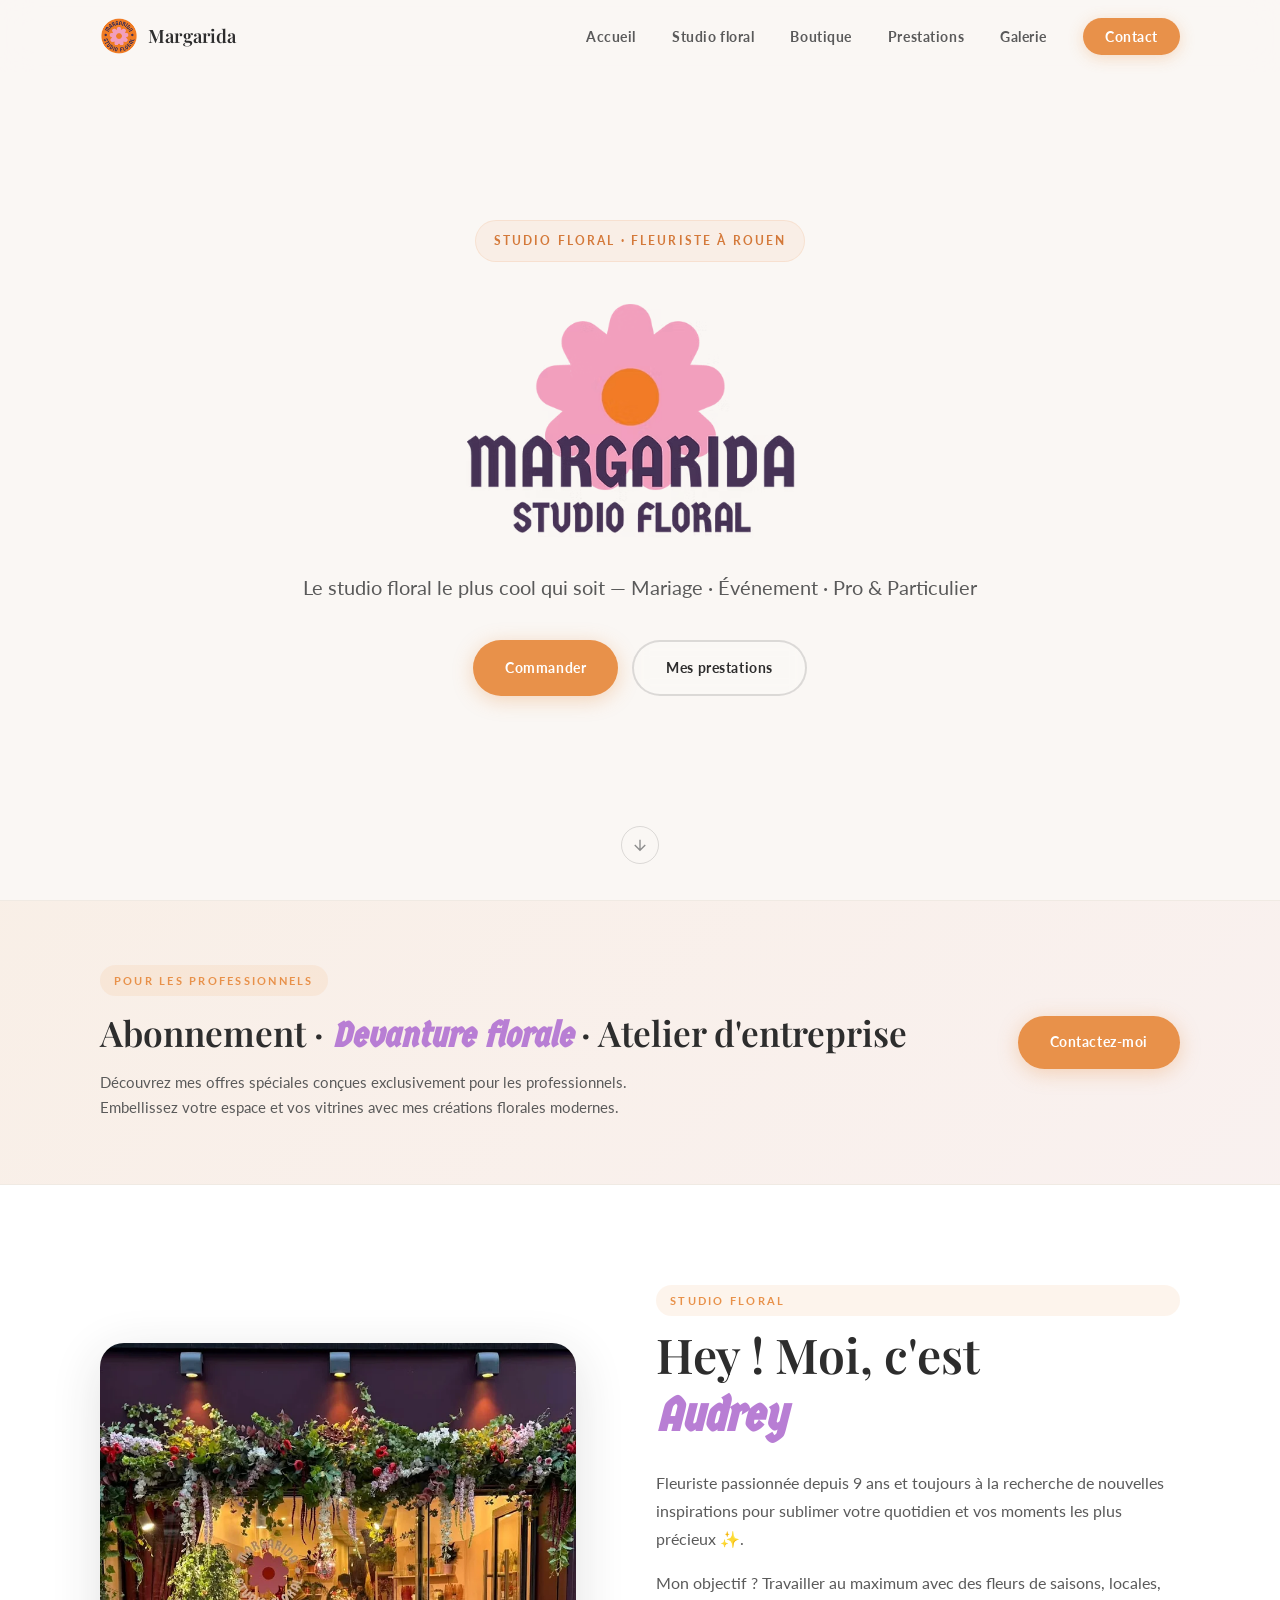
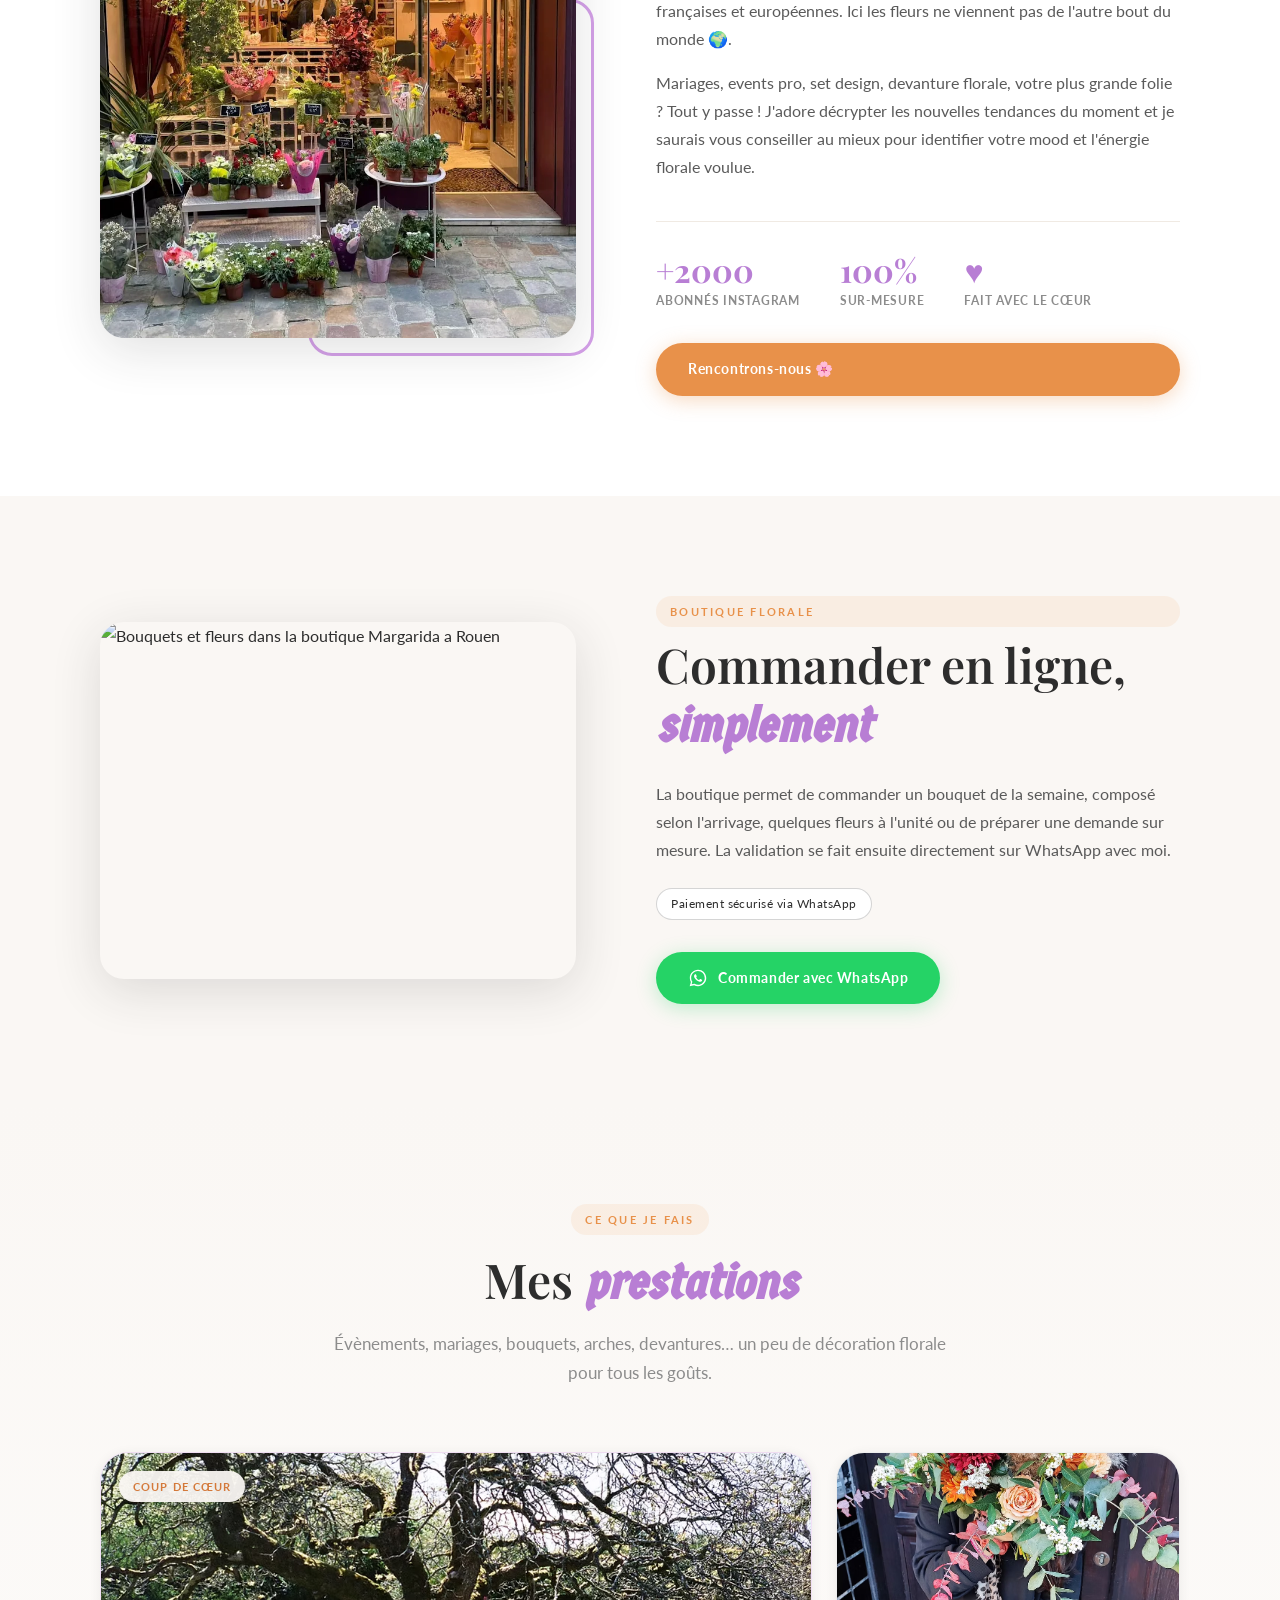
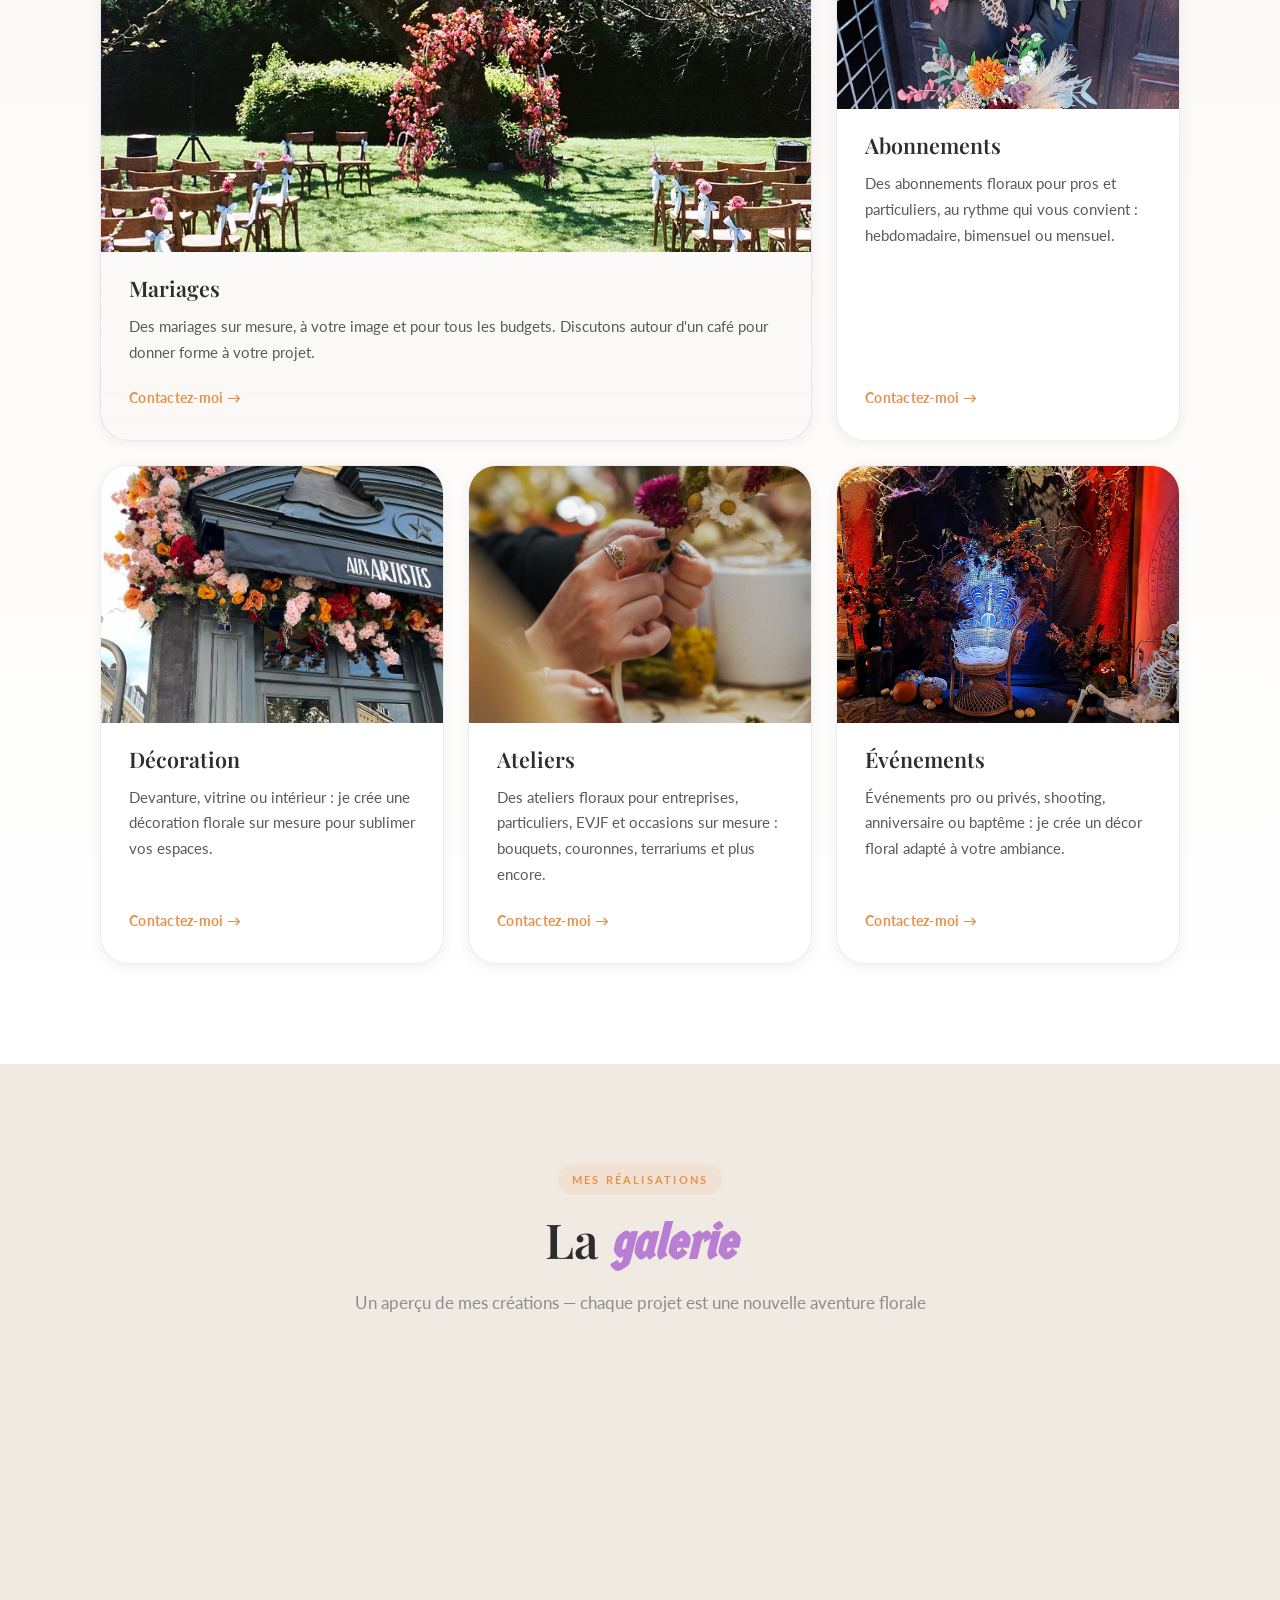
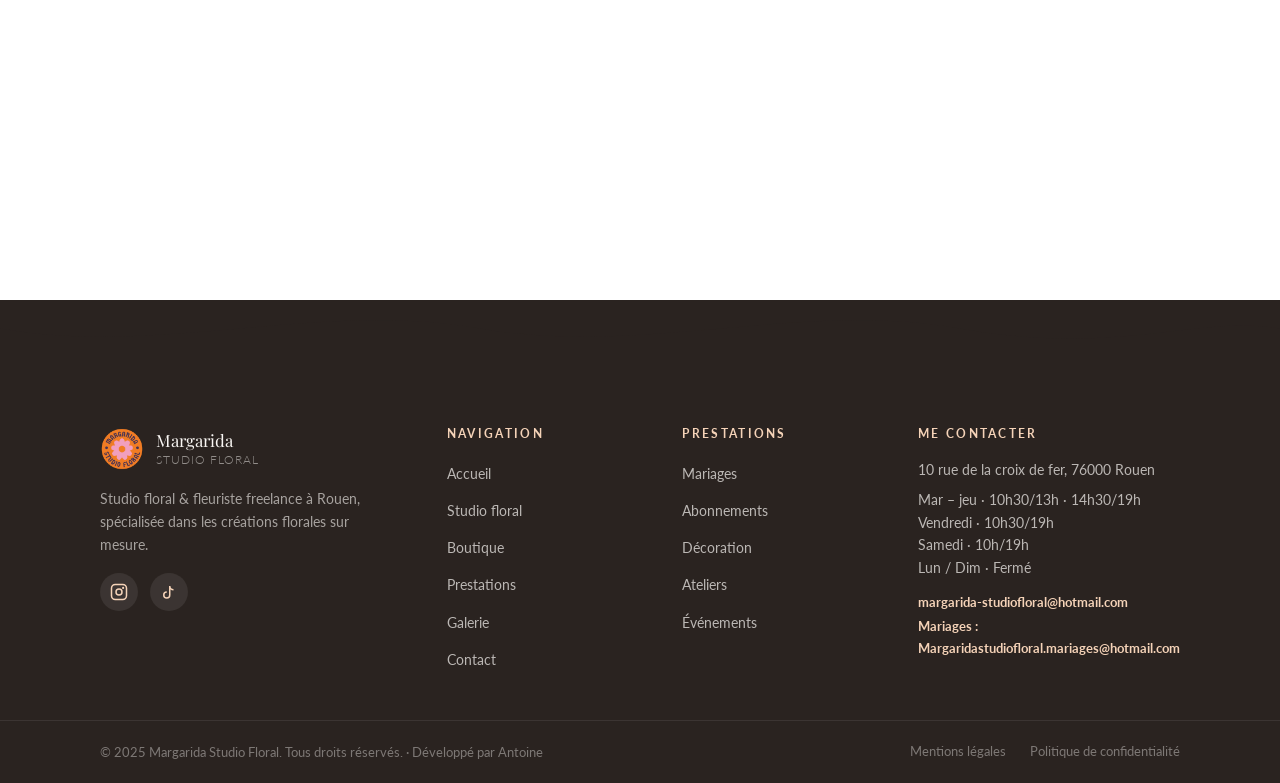
==== index.html @ 207b87ee "Horaires, email mariages, credit developpeur Co-Authored-By: Claude Sonnet 4.6 <noreply@anthropic.co" ====
<!DOCTYPE html>
<html lang="fr">
<head>
  <meta charset="UTF-8">
  <meta name="viewport" content="width=device-width, initial-scale=1.0">
  <title>Margarida Studio Floral | Fleuriste a Rouen</title>
  <meta name="description" content="Fleuriste a Rouen, Margarida Studio Floral cree bouquets sur mesure, fleurs de mariage et decorations florales pour particuliers et professionnels a Rouen et autour.">
  <meta name="robots" content="index, follow">
  <meta name="author" content="Margarida Studio Floral">
  <meta name="geo.region" content="FR-76">

  <!-- Open Graph -->
  <meta property="og:title" content="Margarida Studio Floral | Fleuriste a Rouen">
  <meta property="og:description" content="Bouquets sur mesure, mariages, abonnements et decoration florale a Rouen et dans l'agglomeration rouennaise.">
  <meta property="og:type" content="website">
  <meta property="og:url" content="https://margarida-studiofloral.fr">
  <meta property="og:image" content="https://margarida-studiofloral.fr/assets/boutique.jpg">
  <meta property="og:image:alt" content="Bouquets et fleurs dans la boutique Margarida a Rouen">
  <meta property="og:locale" content="fr_FR">
  <meta property="og:site_name" content="Margarida Studio Floral">

  <!-- Twitter Card -->
  <meta name="twitter:card" content="summary_large_image">
  <meta name="twitter:title" content="Margarida Studio Floral | Fleuriste a Rouen">
  <meta name="twitter:description" content="Bouquets sur mesure, mariages, abonnements et decoration florale a Rouen et autour.">
  <meta name="twitter:image" content="https://margarida-studiofloral.fr/assets/boutique.jpg">
  <meta name="twitter:image:alt" content="Bouquets et fleurs dans la boutique Margarida a Rouen">

  <!-- Canonical -->
  <link rel="canonical" href="https://margarida-studiofloral.fr">

  <!-- Favicon -->
  <link rel="icon" type="image/png" href="assets/macaronlogo.png">

  <!-- Structured Data - Local Business -->
  <script type="application/ld+json">
  {
    "@context": "https://schema.org",
    "@graph": [
      {
        "@type": "Florist",
        "@id": "https://margarida-studiofloral.fr/#localbusiness",
        "name": "Margarida Studio Floral",
        "legalName": "Audrey Rybeiro EI",
        "founder": "Audrey Rybeiro",
        "url": "https://margarida-studiofloral.fr",
        "image": [
          "https://margarida-studiofloral.fr/assets/logo-header.avif",
          "https://margarida-studiofloral.fr/assets/boutique.jpg"
        ],
        "logo": "https://margarida-studiofloral.fr/assets/macaronlogo.png",
        "telephone": "+33612450560",
        "email": "margarida-studiofloral@hotmail.com",
        "vatID": "FR85101976868",
        "description": "Studio floral et fleuriste a Rouen specialisee dans les bouquets sur mesure, les mariages, les abonnements, les ateliers et la decoration florale.",
        "address": {
          "@type": "PostalAddress",
          "streetAddress": "10 rue de la Croix de Fer",
          "postalCode": "76000",
          "addressLocality": "Rouen",
          "addressRegion": "Normandie",
          "addressCountry": "FR"
        },
        "areaServed": [
          { "@type": "City", "name": "Rouen" },
          { "@type": "City", "name": "Mont-Saint-Aignan" },
          { "@type": "City", "name": "Bois-Guillaume" },
          { "@type": "City", "name": "Bihorel" },
          { "@type": "City", "name": "Sotteville-les-Rouen" },
          { "@type": "City", "name": "Petit-Quevilly" },
          { "@type": "City", "name": "Bonsecours" },
          { "@type": "City", "name": "Grand-Quevilly" },
          { "@type": "City", "name": "Deville-les-Rouen" }
        ],
        "sameAs": [
          "https://www.instagram.com/margarida.studiofloral",
          "https://www.linkedin.com/company/margarida-studiofloral",
          "https://www.tiktok.com/@margaridastudiofloral"
        ],
        "contactPoint": [
          {
            "@type": "ContactPoint",
            "contactType": "customer service",
            "telephone": "+33612450560",
            "email": "margarida-studiofloral@hotmail.com",
            "areaServed": "FR",
            "availableLanguage": ["fr"]
          }
        ],
        "openingHoursSpecification": [
          {
            "@type": "OpeningHoursSpecification",
            "dayOfWeek": ["Tuesday", "Wednesday", "Thursday"],
            "opens": "10:30",
            "closes": "13:00"
          },
          {
            "@type": "OpeningHoursSpecification",
            "dayOfWeek": ["Tuesday", "Wednesday", "Thursday"],
            "opens": "14:30",
            "closes": "19:00"
          },
          {
            "@type": "OpeningHoursSpecification",
            "dayOfWeek": "Friday",
            "opens": "10:30",
            "closes": "19:00"
          },
          {
            "@type": "OpeningHoursSpecification",
            "dayOfWeek": "Saturday",
            "opens": "10:00",
            "closes": "19:00"
          }
        ],
        "knowsAbout": [
          "fleuriste a Rouen",
          "bouquet sur mesure",
          "mariage floral",
          "decoration florale",
          "abonnement floral",
          "atelier floral",
          "evenement floral"
        ]
      },
      {
        "@type": "WebSite",
        "@id": "https://margarida-studiofloral.fr/#website",
        "url": "https://margarida-studiofloral.fr",
        "name": "Margarida Studio Floral",
        "inLanguage": "fr-FR",
        "publisher": {
          "@id": "https://margarida-studiofloral.fr/#localbusiness"
        }
      },
      {
        "@type": "WebPage",
        "@id": "https://margarida-studiofloral.fr/#webpage",
        "url": "https://margarida-studiofloral.fr",
        "name": "Margarida Studio Floral | Fleuriste a Rouen",
        "description": "Fleuriste a Rouen, Margarida Studio Floral cree bouquets sur mesure, fleurs de mariage et decorations florales pour particuliers et professionnels a Rouen et autour.",
        "isPartOf": {
          "@id": "https://margarida-studiofloral.fr/#website"
        },
        "about": {
          "@id": "https://margarida-studiofloral.fr/#localbusiness"
        },
        "inLanguage": "fr-FR"
      }
    ]
  }
  </script>

  <!-- Google Fonts -->
  <link rel="preconnect" href="https://fonts.googleapis.com">
  <link rel="preconnect" href="https://fonts.gstatic.com" crossorigin>
  <link href="https://fonts.googleapis.com/css2?family=Germania+One&family=Playfair+Display:ital,wght@0,400;0,600;0,700;1,400;1,600&family=Lato:wght@300;400;700&display=swap" rel="stylesheet">

  <link rel="stylesheet" href="style.css">
</head>
<body>

  <!-- ===== NAVIGATION ===== -->
  <nav class="navbar" id="navbar" aria-label="Navigation principale">
    <div class="nav-container">
      <a href="#hero" class="nav-logo" aria-label="Margarida Studio Floral – Accueil">
        <img class="nav-logo-icon" src="assets/macaronlogo.png" alt="" aria-hidden="true">
        <span class="nav-logo-text">Margarida</span>
      </a>

      <button class="hamburger" id="hamburger" aria-label="Ouvrir le menu" aria-expanded="false" aria-controls="navLinks">
        <span class="hamburger-line"></span>
        <span class="hamburger-line"></span>
        <span class="hamburger-line"></span>
      </button>

      <ul class="nav-links" id="navLinks" role="list">
        <li><a href="#hero" class="nav-link">Accueil</a></li>
        <li><a href="#about" class="nav-link">Studio floral</a></li>
        <li><a href="#boutique" class="nav-link">Boutique</a></li>
        <li><a href="#services" class="nav-link">Prestations</a></li>
        <li><a href="#gallery" class="nav-link">Galerie</a></li>
        <li><a href="#contact" class="nav-link nav-cta">Contact</a></li>
      </ul>
    </div>
  </nav>

  <!-- Overlay mobile menu -->
  <div class="nav-overlay" id="navOverlay" aria-hidden="true"></div>


  <!-- ===== HERO ===== -->
  <section class="hero" id="hero" aria-label="Accueil">
    <!-- Décoration florale de fond -->
    <div class="hero-deco" aria-hidden="true">
      <svg viewBox="0 0 500 500" xmlns="http://www.w3.org/2000/svg" fill="none">
        <ellipse cx="250" cy="70" rx="52" ry="90" fill="#E8914A" opacity="0.13"/>
        <ellipse cx="250" cy="70" rx="52" ry="90" fill="#E8914A" opacity="0.10" transform="rotate(45 250 250)"/>
        <ellipse cx="250" cy="70" rx="52" ry="90" fill="#D4A0E8" opacity="0.14" transform="rotate(90 250 250)"/>
        <ellipse cx="250" cy="70" rx="52" ry="90" fill="#D4A0E8" opacity="0.11" transform="rotate(135 250 250)"/>
        <ellipse cx="250" cy="70" rx="52" ry="90" fill="#E8914A" opacity="0.13" transform="rotate(180 250 250)"/>
        <ellipse cx="250" cy="70" rx="52" ry="90" fill="#E8914A" opacity="0.10" transform="rotate(225 250 250)"/>
        <ellipse cx="250" cy="70" rx="52" ry="90" fill="#D4A0E8" opacity="0.14" transform="rotate(270 250 250)"/>
        <ellipse cx="250" cy="70" rx="52" ry="90" fill="#D4A0E8" opacity="0.11" transform="rotate(315 250 250)"/>
        <circle cx="250" cy="250" r="70" fill="#E8914A" opacity="0.06"/>
      </svg>
    </div>

    <!-- Décoration petit -->
    <div class="hero-deco-sm" aria-hidden="true">
      <svg viewBox="0 0 200 200" xmlns="http://www.w3.org/2000/svg" fill="none">
        <ellipse cx="100" cy="28" rx="22" ry="40" fill="#D4A0E8" opacity="0.2"/>
        <ellipse cx="100" cy="28" rx="22" ry="40" fill="#E8914A" opacity="0.18" transform="rotate(60 100 100)"/>
        <ellipse cx="100" cy="28" rx="22" ry="40" fill="#D4A0E8" opacity="0.2" transform="rotate(120 100 100)"/>
        <ellipse cx="100" cy="28" rx="22" ry="40" fill="#E8914A" opacity="0.18" transform="rotate(180 100 100)"/>
        <ellipse cx="100" cy="28" rx="22" ry="40" fill="#D4A0E8" opacity="0.2" transform="rotate(240 100 100)"/>
        <ellipse cx="100" cy="28" rx="22" ry="40" fill="#E8914A" opacity="0.18" transform="rotate(300 100 100)"/>
        <circle cx="100" cy="100" r="28" fill="#E8914A" opacity="0.08"/>
      </svg>
    </div>

    <div class="hero-content fade-in">
      <span class="hero-tag">Studio floral · Fleuriste à Rouen</span>
      <h1 class="sr-only">Margarida Studio Floral, fleuriste a Rouen pour mariages, evenements et bouquets sur mesure</h1>
      <div class="hero-logo-shell">
        <img src="assets/logo-header.avif" alt="Logo Margarida Studio Floral, fleuriste a Rouen" class="hero-logo" fetchpriority="high">
      </div>
      <p class="hero-subtitle">Le studio floral le plus cool qui soit — Mariage · Événement · Pro &amp; Particulier</p>
      <div class="hero-actions">
        <a href="#boutique" class="btn btn-primary">Commander</a>
        <a href="#services" class="btn btn-ghost">Mes prestations</a>
      </div>
    </div>

    <a href="#pro" class="hero-scroll" aria-label="Défiler vers la section suivante">
      <svg viewBox="0 0 24 24" fill="none" stroke="currentColor" stroke-width="1.8" aria-hidden="true">
        <path d="M12 5v14M5 12l7 7 7-7"/>
      </svg>
    </a>
  </section>


  <!-- ===== PROFESSIONNELS ===== -->
  <section class="pro-teaser section" id="pro" aria-label="Offres professionnelles">
    <div class="container">
      <div class="pro-teaser-inner fade-in">
        <div class="pro-teaser-text">
          <div class="section-tag">Pour les professionnels</div>
          <h2 class="section-title">Abonnement · <em>Devanture florale</em> · Atelier d'entreprise</h2>
          <p>Découvrez mes offres spéciales conçues exclusivement pour les professionnels. Embellissez votre espace et vos vitrines avec mes créations florales modernes.</p>
        </div>
        <a href="#contact" class="btn btn-primary">Contactez-moi</a>
      </div>
    </div>
  </section>


  <!-- ===== STUDIO FLORAL ===== -->
  <section class="about section" id="about" aria-label="Studio floral – À propos de Margarida">
    <div class="container">
      <div class="about-grid">

        <div class="about-visual slide-left">
          <div class="about-frame">
            <div class="about-img-wrap">
              <img src="assets/devanture2.webp" alt="Devanture du studio floral Margarida a Rouen" loading="lazy">
            </div>
            <div class="about-frame-accent"></div>
          </div>
        </div>

        <div class="about-text slide-right">
          <div class="section-tag">Studio floral</div>
          <h2 class="section-title">Hey ! Moi, c'est<br><em>Audrey</em></h2>
          <p>Fleuriste passionnée depuis 9 ans et toujours à la recherche de nouvelles inspirations pour sublimer votre quotidien et vos moments les plus précieux ✨.</p>
          <p>Mon objectif ? Travailler au maximum avec des fleurs de saisons, locales, françaises et européennes. Ici les fleurs ne viennent pas de l'autre bout du monde 🌍.</p>
          <p>Mariages, events pro, set design, devanture florale, votre plus grande folie ? Tout y passe ! J'adore décrypter les nouvelles tendances du moment et je saurais vous conseiller au mieux pour identifier votre mood et l'énergie florale voulue.</p>
          <div class="about-stats">
            <div class="stat fade-in">
              <span class="stat-number">+2000</span>
              <span class="stat-label">Abonnés Instagram</span>
            </div>
            <div class="stat fade-in" style="--delay: 0.1s">
              <span class="stat-number">100%</span>
              <span class="stat-label">Sur-mesure</span>
            </div>
            <div class="stat fade-in" style="--delay: 0.2s">
              <span class="stat-number">&#9829;</span>
              <span class="stat-label">fait avec le cœur</span>
            </div>
          </div>
          <a href="#contact" class="btn btn-primary" style="margin-top: 2rem; display: inline-flex;">Rencontrons-nous 🌸</a>
        </div>

      </div>
    </div>
  </section>


  <!-- ===== BOUTIQUE EN LIGNE ===== -->
  <section class="boutique-online section" id="boutique" aria-label="Boutique en ligne">
    <div class="container">
      <div class="boutique-grid">

        <div class="boutique-visual slide-left">
          <div class="boutique-img-wrap">
            <img src="assets/boutique.jpg" alt="Bouquets et fleurs dans la boutique Margarida a Rouen" loading="lazy">
          </div>
        </div>

        <div class="boutique-content slide-right">
          <div class="section-tag">Boutique florale</div>
          <h2 class="section-title">Commander en ligne,<br><em>simplement</em></h2>
          <p>La boutique permet de commander un bouquet de la semaine, composé selon l'arrivage, quelques fleurs à l'unité ou de préparer une demande sur mesure. La validation se fait ensuite directement sur WhatsApp avec moi.</p>
          <div class="boutique-pills">
            <span class="boutique-pill">Paiement sécurisé via WhatsApp</span>
          </div>
          <div class="boutique-actions">
            <a href="commande.html" class="btn btn-whatsapp" aria-label="Commander avec WhatsApp">
              <svg viewBox="0 0 24 24" aria-hidden="true" focusable="false">
                <path fill="currentColor" d="M19.05 4.91A9.82 9.82 0 0 0 12.03 2C6.6 2 2.18 6.42 2.18 11.85c0 1.74.45 3.44 1.32 4.95L2 22l5.35-1.41a9.8 9.8 0 0 0 4.68 1.19h.01c5.43 0 9.85-4.42 9.85-9.85 0-2.63-1.02-5.1-2.84-6.92Zm-7.01 15.2h-.01a8.16 8.16 0 0 1-4.15-1.14l-.3-.18-3.18.84.85-3.1-.2-.32a8.16 8.16 0 0 1-1.26-4.36c0-4.5 3.66-8.17 8.17-8.17 2.18 0 4.23.85 5.77 2.39a8.1 8.1 0 0 1 2.39 5.78c0 4.5-3.67 8.16-8.18 8.16Zm4.48-6.11c-.24-.12-1.43-.7-1.66-.78-.22-.08-.38-.12-.54.12-.16.24-.62.78-.76.94-.14.16-.28.18-.52.06-.24-.12-1-.37-1.91-1.19-.7-.62-1.18-1.39-1.32-1.63-.14-.24-.02-.37.1-.49.11-.11.24-.28.36-.42.12-.14.16-.24.24-.4.08-.16.04-.3-.02-.42-.06-.12-.54-1.31-.74-1.79-.2-.48-.4-.42-.54-.43h-.46c-.16 0-.42.06-.64.3-.22.24-.84.82-.84 2 0 1.18.86 2.32.98 2.48.12.16 1.69 2.57 4.09 3.61.57.25 1.01.4 1.36.51.57.18 1.08.15 1.49.09.46-.07 1.43-.58 1.63-1.14.2-.56.2-1.04.14-1.14-.06-.1-.22-.16-.46-.28Z"/>
              </svg>
              Commander avec WhatsApp
            </a>
          </div>
        </div>

      </div>
    </div>
  </section>


  <!-- ===== PRESTATIONS ===== -->
  <section class="services section" id="services" aria-label="Nos prestations">
    <div class="container">
      <div class="section-header fade-in">
        <div class="section-tag">Ce que je fais</div>
        <h2 class="section-title">Mes <em>prestations</em></h2>
        <p class="section-subtitle">Évènements, mariages, bouquets, arches, devantures… un peu de décoration florale pour tous les goûts.</p>
      </div>

      <div class="services-grid">

        <article class="service-card service-card--featured slide-up" style="--delay: 0s">
          <div class="service-badge">Coup de cœur</div>
          <div class="service-icon" aria-hidden="true">
            <svg viewBox="0 0 52 52" fill="none" xmlns="http://www.w3.org/2000/svg">
              <circle cx="18" cy="26" r="11" stroke="#E8914A" stroke-width="2.2"/>
              <circle cx="34" cy="26" r="11" stroke="#E8914A" stroke-width="2.2"/>
              <path d="M18 16.5 C20 13 25 12.5 27.5 15" stroke="#D4A0E8" stroke-width="2" stroke-linecap="round"/>
              <path d="M18 35.5 C20 39 25 39.5 27.5 37" stroke="#D4A0E8" stroke-width="2" stroke-linecap="round"/>
            </svg>
          </div>
          <div class="service-media">
            <img src="assets/presta-mariage.png" alt="Decoration florale de mariage signee Margarida Studio Floral a Rouen" loading="lazy">
          </div>
          <h3>Mariages</h3>
          <p>Des mariages sur mesure, à votre image et pour tous les budgets. Discutons autour d'un café pour donner forme à votre projet.</p>
          <a href="#contact" class="service-link">Contactez-moi →</a>
        </article>

        <article class="service-card slide-up" style="--delay: 0.10s">
          <div class="service-icon" aria-hidden="true">
            <svg viewBox="0 0 52 52" fill="none" xmlns="http://www.w3.org/2000/svg">
              <rect x="8" y="20" width="36" height="22" rx="3" stroke="#E8914A" stroke-width="2.2"/>
              <path d="M16 20 V14 Q16 8 26 8 Q36 8 36 14 V20" stroke="#E8914A" stroke-width="2.2"/>
              <circle cx="26" cy="14" r="4" fill="#D4A0E8" opacity="0.9"/>
              <line x1="8" y1="30" x2="44" y2="30" stroke="#D4A0E8" stroke-width="1.5" opacity="0.5"/>
            </svg>
          </div>
          <div class="service-media">
            <img src="assets/presta-abonnement.png" alt="Bouquet floral pour abonnement a Rouen" loading="lazy">
          </div>
          <h3>Abonnements</h3>
          <p>Des abonnements floraux pour pros et particuliers, au rythme qui vous convient : hebdomadaire, bimensuel ou mensuel.</p>
          <a href="#contact" class="service-link">Contactez-moi →</a>
        </article>

        <article class="service-card slide-up" style="--delay: 0.20s">
          <div class="service-icon" aria-hidden="true">
            <svg viewBox="0 0 52 52" fill="none" xmlns="http://www.w3.org/2000/svg">
              <rect x="10" y="30" width="32" height="16" rx="2" stroke="#E8914A" stroke-width="2.2"/>
              <path d="M18 30 L18 20 Q18 10 26 10 Q34 10 34 20 L34 30" stroke="#E8914A" stroke-width="2.2"/>
              <circle cx="26" cy="20" r="5" fill="#D4A0E8" opacity="0.9"/>
              <line x1="10" y1="38" x2="42" y2="38" stroke="#D4A0E8" stroke-width="1.5" opacity="0.5"/>
            </svg>
          </div>
          <div class="service-media">
            <img src="assets/presta-decoration.png" alt="Devanture fleurie pour commerce a Rouen" loading="lazy">
          </div>
          <h3>Décoration</h3>
          <p>Devanture, vitrine ou intérieur : je crée une décoration florale sur mesure pour sublimer vos espaces.</p>
          <a href="#contact" class="service-link">Contactez-moi →</a>
        </article>

        <article class="service-card slide-up" style="--delay: 0.30s">
          <div class="service-icon" aria-hidden="true">
            <svg viewBox="0 0 52 52" fill="none" xmlns="http://www.w3.org/2000/svg">
              <ellipse cx="26" cy="14" rx="7" ry="12" fill="#E8914A" opacity="0.85"/>
              <ellipse cx="26" cy="14" rx="7" ry="12" fill="#D4A0E8" opacity="0.8" transform="rotate(45 26 26)"/>
              <ellipse cx="26" cy="14" rx="7" ry="12" fill="#E8914A" opacity="0.7" transform="rotate(-45 26 26)"/>
              <path d="M26 26 L26 44" stroke="#8B7355" stroke-width="2.5" stroke-linecap="round"/>
              <path d="M22 34 Q26 30 30 34" stroke="#8B7355" stroke-width="1.5" stroke-linecap="round" fill="none"/>
            </svg>
          </div>
          <div class="service-media">
            <img src="assets/presta-atelier.jpg" alt="Atelier floral anime par Margarida Studio Floral a Rouen" loading="lazy">
          </div>
          <h3>Ateliers</h3>
          <p>Des ateliers floraux pour entreprises, particuliers, EVJF et occasions sur mesure : bouquets, couronnes, terrariums et plus encore.</p>
          <a href="#contact" class="service-link">Contactez-moi →</a>
        </article>

        <article class="service-card slide-up" style="--delay: 0.40s">
          <div class="service-icon" aria-hidden="true">
            <svg viewBox="0 0 52 52" fill="none" xmlns="http://www.w3.org/2000/svg">
              <path d="M8 38 Q14 28 26 22 Q38 28 44 38" stroke="#E8914A" stroke-width="2.2" fill="none" stroke-linecap="round"/>
              <circle cx="26" cy="16" r="8" stroke="#E8914A" stroke-width="2.2"/>
              <circle cx="26" cy="16" r="4" fill="#D4A0E8" opacity="0.9"/>
              <path d="M14 42 H38" stroke="#D4A0E8" stroke-width="2" stroke-linecap="round"/>
            </svg>
          </div>
          <div class="service-media">
            <img src="assets/presta-evenement.png" alt="Decoration florale d'evenement a Rouen" loading="lazy">
          </div>
          <h3>Événements</h3>
          <p>Événements pro ou privés, shooting, anniversaire ou baptême : je crée un décor floral adapté à votre ambiance.</p>
          <a href="#contact" class="service-link">Contactez-moi →</a>
        </article>

      </div>
    </div>
  </section>


  <!-- ===== GALERIE ===== -->
  <section class="gallery section" id="gallery" aria-label="Galerie de réalisations florales">
    <div class="container">
      <div class="section-header fade-in">
        <div class="section-tag">Mes réalisations</div>
        <h2 class="section-title">La <em>galerie</em></h2>
        <p class="section-subtitle">Un aperçu de mes créations — chaque projet est une nouvelle aventure florale</p>
      </div>
    </div>

    <div class="gallery-grid" role="list" aria-label="Photos de réalisations florales">

      <div class="gallery-item slide-up" style="--delay: 0s" role="listitem">
        <img src="assets/bouqet7.webp" alt="Bouquet de mariée rose et pêche – Margarida Studio Floral Rouen" loading="lazy">
        <div class="gallery-overlay">
          <span>Bouquets floraux</span>
        </div>
      </div>

      <div class="gallery-item gallery-item--tall slide-up" style="--delay: 0.08s" role="listitem">
        <img src="assets/devanture.webp" alt="Arche florale et devanture fleurie – Margarida Studio Floral" loading="lazy">
        <div class="gallery-overlay">
          <span>Devantures florales</span>
        </div>
      </div>

      <div class="gallery-item slide-up" style="--delay: 0.16s" role="listitem">
        <img src="assets/bouqet3.jpg" alt="Composition sauvage avec tournesols et fleurs de saison" loading="lazy">
        <div class="gallery-overlay">
          <span>Compositions florales</span>
        </div>
      </div>

      <div class="gallery-item slide-up" style="--delay: 0.06s" role="listitem">
        <img src="assets/table.webp" alt="Décoration de table mariage avec hortensias – vue mer" loading="lazy">
        <div class="gallery-overlay">
          <span>Décorations de tables</span>
        </div>
      </div>

      <div class="gallery-item slide-up" style="--delay: 0.14s" role="listitem">
        <img src="assets/centredetable.webp" alt="Centres de tables floraux automnaux dans une grange normande" loading="lazy">
        <div class="gallery-overlay">
          <span>Centres de tables</span>
        </div>
      </div>

      

      <div class="gallery-item slide-up" style="--delay: 0.1s" role="listitem">
        <img src="assets/bouqet1.jpg" alt="Atelier floral – création de bouquet violet en studio" loading="lazy">
        <div class="gallery-overlay">
          <span>Bouquets floraux</span>
        </div>
      </div>

      <div class="gallery-item slide-up" style="--delay: 0.18s" role="listitem">
        <img src="assets/mariage.jpg" alt="Bouquets de tulipes du quotidien – Margarida Studio Floral" loading="lazy">
        <div class="gallery-overlay">
          <span>Cérémonies de mariage</span>
        </div>
      </div>

      <div class="gallery-item slide-up" style="--delay: 0.26s" role="listitem">
        <img src="assets/boutique.jpg" alt="Intérieur de la boutique – studio floral Rouen" loading="lazy">
        <div class="gallery-overlay">
          <span>Boutique</span>
        </div>
      </div>

    </div>

    <div class="gallery-footer fade-in">
      <a href="https://www.instagram.com/margarida.studiofloral" target="_blank" rel="noopener noreferrer" class="btn btn-outline">
        <svg viewBox="0 0 24 24" fill="none" stroke="currentColor" stroke-width="2" aria-hidden="true">
          <rect x="2" y="2" width="20" height="20" rx="5" ry="5"/>
          <circle cx="12" cy="12" r="4"/>
          <circle cx="17.5" cy="6.5" r="1.4" fill="currentColor" stroke="none"/>
        </svg>
        Voir plus sur Instagram
      </a>
    </div>
  </section>


  <!-- ===== CONTACT ===== -->
  <section class="contact section" id="contact" aria-label="Me contacter">
    <div class="container">
      <div class="section-header fade-in">
        <div class="section-tag">Parlons fleurs</div>
        <h2 class="section-title">Me <em>contacter</em></h2>
        <p class="section-subtitle">Décrivez votre besoin et ouvrez directement votre demande dans WhatsApp pour échanger plus rapidement.</p>
      </div>

      <div class="contact-grid">

        <!-- Formulaire -->
        <div class="contact-form-wrap slide-left">
          <form class="contact-form" id="contactForm" novalidate aria-label="Formulaire de contact WhatsApp">
            <div class="form-row">
              <div class="form-group">
                <label for="firstname">Prénom <span class="required" aria-label="champ obligatoire">*</span></label>
                <input type="text" id="firstname" name="firstname" placeholder="Marie" autocomplete="given-name" required aria-required="true" aria-describedby="firstnameError">
                <span class="form-error" id="firstnameError" role="alert" aria-live="polite">Veuillez entrer votre prénom</span>
              </div>
              <div class="form-group">
                <label for="lastname">Nom <span class="required" aria-label="champ obligatoire">*</span></label>
                <input type="text" id="lastname" name="lastname" placeholder="Dupont" autocomplete="family-name" required aria-required="true" aria-describedby="lastnameError">
                <span class="form-error" id="lastnameError" role="alert" aria-live="polite">Veuillez entrer votre nom</span>
              </div>
            </div>

            <div class="form-group">
              <label for="service">Prestation <span class="required" aria-label="champ obligatoire">*</span></label>
              <select id="service" name="service" autocomplete="off" required aria-required="true" aria-describedby="serviceError">
                <option value="">Sélectionnez une prestation...</option>
                <option value="Boutique florale">Boutique florale</option>
                <option value="Mariages">Mariages</option>
                <option value="Abonnements">Abonnements</option>
                <option value="Décoration">Décoration</option>
                <option value="Ateliers">Ateliers</option>
                <option value="Événements">Événements</option>
              </select>
              <span class="form-error" id="serviceError" role="alert" aria-live="polite">Veuillez sélectionner une prestation</span>
            </div>

            <div class="form-group">
              <label for="message">Message <span class="required" aria-label="champ obligatoire">*</span></label>
              <textarea id="message" name="message" rows="5" placeholder="Parlez-moi de votre projet, de la date souhaitée, de vos envies florales…" required aria-required="true" aria-describedby="messageError"></textarea>
              <span class="form-error" id="messageError" role="alert" aria-live="polite">Veuillez entrer votre message</span>
            </div>

            <button type="submit" class="btn btn-primary btn-full" id="submitBtn">
              <span class="btn-text">Envoyer sur WhatsApp</span>
            </button>

            <p class="contact-whatsapp-note">Les champs marqués d'un astérisque sont nécessaires pour préparer votre demande. Les informations saisies ne sont pas stockées par le site avant l'envoi et sont transmises à WhatsApp uniquement si vous validez. <a href="politique-de-confidentialite.html">En savoir plus</a>.</p>

            <div class="form-success" id="formSuccess" hidden role="alert" aria-live="polite">
              <svg viewBox="0 0 24 24" fill="none" stroke="currentColor" stroke-width="2" aria-hidden="true">
                <circle cx="12" cy="12" r="10"/>
                <path d="M8.5 12.5l2.5 2.5 4.5-5"/>
              </svg>
              <p>WhatsApp s'est ouvert avec votre message. Si besoin, vérifiez que l'application ou WhatsApp Web est bien disponible sur votre appareil.</p>
            </div>
          </form>
        </div>

        <!-- Infos -->
        <div class="contact-info slide-right">
          <div class="contact-info-card">
            <h3>Informations pratiques</h3>

            <div class="info-item">
              <div class="info-icon" aria-hidden="true">
                <svg viewBox="0 0 24 24" fill="none" stroke="currentColor" stroke-width="2">
                  <path d="M21 10c0 7-9 13-9 13s-9-6-9-13a9 9 0 0118 0z"/>
                  <circle cx="12" cy="10" r="3"/>
                </svg>
              </div>
              <div>
                <strong>Localisation</strong>
                <p>10 rue de la croix de fer, 76000 Rouen</p>
              </div>
            </div>

            <div class="info-item">
              <div class="info-icon" aria-hidden="true">
                <svg viewBox="0 0 24 24" fill="none" stroke="currentColor" stroke-width="2">
                  <path d="M4 4h16c1.1 0 2 .9 2 2v12c0 1.1-.9 2-2 2H4c-1.1 0-2-.9-2-2V6c0-1.1.9-2 2-2z"/>
                  <path d="M22 6l-10 7L2 6"/>
                </svg>
              </div>
              <div>
                <strong>E-mail</strong>
                <p>margarida-studiofloral@hotmail.com</p>
                <a href="mailto:margarida-studiofloral@hotmail.com" class="info-link">Écrire un e-mail →</a>
                <strong style="display:block; margin-top:10px;">E-mail Mariages</strong>
                <p>Margaridastudiofloral.mariages@hotmail.com</p>
                <a href="mailto:Margaridastudiofloral.mariages@hotmail.com" class="info-link">Écrire un e-mail →</a>
              </div>
            </div>

            <div class="info-item">
              <div class="info-icon" aria-hidden="true">
                <svg viewBox="0 0 24 24" fill="none" stroke="currentColor" stroke-width="2">
                  <rect x="2" y="2" width="20" height="20" rx="5" ry="5"/>
                  <circle cx="12" cy="12" r="4"/>
                  <circle cx="17.5" cy="6.5" r="1.4" fill="currentColor" stroke="none"/>
                </svg>
              </div>
              <div>
                <strong>Instagram</strong>
                <p>@margarida.studiofloral</p>
                <a href="https://www.instagram.com/margarida.studiofloral" target="_blank" rel="noopener noreferrer" class="info-link">Nous suivre →</a>
              </div>
            </div>

            <div class="info-item">
              <div class="info-icon" aria-hidden="true">
                <svg viewBox="0 0 24 24" fill="none" stroke="currentColor" stroke-width="2">
                  <circle cx="12" cy="12" r="10"/>
                  <path d="M12 6v6l4 2"/>
                </svg>
              </div>
              <div>
                <strong>Horaires</strong>
                <p>Mar – jeu · 10h30/13h · 14h30/19h<br>Vendredi · 10h30/19h<br>Samedi · 10h/19h</p>
                <small class="info-note">Lundi et dimanche : Fermé</small>
              </div>
            </div>

          </div>
        </div>

      </div>
    </div>
  </section>


  <!-- ===== FOOTER ===== -->
  <footer class="footer" aria-label="Pied de page">
    <div class="footer-wave" aria-hidden="true">
      <svg viewBox="0 0 1440 64" xmlns="http://www.w3.org/2000/svg" preserveAspectRatio="none">
        <path d="M0,32 C180,64 360,0 540,32 C720,64 900,0 1080,32 C1260,64 1350,16 1440,32 L1440,64 L0,64 Z" fill="#2A2320"/>
      </svg>
    </div>

    <div class="footer-body">
      <div class="container">
        <div class="footer-grid">

          <div class="footer-brand">
            <a href="#hero" class="footer-logo" aria-label="Margarida Studio Floral – Retour en haut">
              <img class="footer-logo-icon" src="assets/macaronlogo.png" alt="" aria-hidden="true">
              <span class="footer-logo-text">Margarida<br><small>Studio Floral</small></span>
            </a>
            <p class="footer-tagline">Studio floral &amp; fleuriste freelance à Rouen, spécialisée dans les créations florales sur mesure.</p>
            <div class="footer-socials">
              <a href="https://www.instagram.com/margarida.studiofloral" target="_blank" rel="noopener noreferrer" class="footer-social-link" aria-label="Suivez-moi sur Instagram">
                <svg viewBox="0 0 24 24" fill="none" stroke="currentColor" stroke-width="2" aria-hidden="true">
                  <rect x="2" y="2" width="20" height="20" rx="5" ry="5"/>
                  <circle cx="12" cy="12" r="4"/>
                  <circle cx="17.5" cy="6.5" r="1.4" fill="currentColor" stroke="none"/>
                </svg>
              </a>
              <a href="https://www.tiktok.com/@margaridastudiofloral" target="_blank" rel="noopener noreferrer" class="footer-social-link" aria-label="Suivez-moi sur TikTok">
                <svg viewBox="0 0 24 24" fill="none" stroke="currentColor" stroke-width="2" aria-hidden="true">
                  <path d="M9 12a4 4 0 104 4V4a5 5 0 005 5"/>
                </svg>
              </a>
            </div>
          </div>

          <div class="footer-col">
            <h4>Navigation</h4>
            <ul role="list">
              <li><a href="#hero">Accueil</a></li>
              <li><a href="#about">Studio floral</a></li>
              <li><a href="#boutique">Boutique</a></li>
              <li><a href="#services">Prestations</a></li>
              <li><a href="#gallery">Galerie</a></li>
              <li><a href="#contact">Contact</a></li>
            </ul>
          </div>

          <div class="footer-col">
            <h4>Prestations</h4>
            <ul role="list">
              <li><a href="#services">Mariages</a></li>
              <li><a href="#services">Abonnements</a></li>
              <li><a href="#services">Décoration</a></li>
              <li><a href="#services">Ateliers</a></li>
              <li><a href="#services">Événements</a></li>
            </ul>
          </div>

          <div class="footer-col footer-address">
            <h4>Me contacter</h4>
            <address>
              <p>10 rue de la croix de fer, 76000 Rouen</p>
            </address>
            <p class="footer-hours">Mar – jeu · 10h30/13h · 14h30/19h<br>Vendredi · 10h30/19h<br>Samedi · 10h/19h<br>Lun / Dim · Fermé</p>
            <a href="mailto:margarida-studiofloral@hotmail.com" class="footer-site-link">margarida-studiofloral@hotmail.com</a>
            <a href="mailto:Margaridastudiofloral.mariages@hotmail.com" class="footer-site-link">Mariages : Margaridastudiofloral.mariages@hotmail.com</a>
          </div>

        </div>
      </div>
    </div>

    <div class="footer-bottom">
      <div class="container">
        <p>&copy; 2025 Margarida Studio Floral. Tous droits réservés. · Développé par <a href="https://antoine-developpement.fr/" target="_blank" rel="noopener noreferrer" class="footer-dev-link">Antoine</a></p>
        <nav class="footer-legal" aria-label="Mentions légales">
          <a href="mentions-legales.html">Mentions légales</a>
          <a href="politique-de-confidentialite.html">Politique de confidentialité</a>
        </nav>
      </div>
    </div>
  </footer>

  <script src="script.js"></script>
</body>
</html>
---- style.css ----
/* ============================================================
   MARGARIDA STUDIO FLORAL — style.css
   Palette : Orange #E8914A · Lilas #D4A0E8 · Crème #FAF7F4 · Texte #2D2D2D
   Fonts   : Playfair Display (titres) · Lato (corps)
============================================================ */

/* ===== VARIABLES ===== */
:root {
  --orange:        #E8914A;
  --orange-dk:     #D4793A;
  --orange-lt:     #F5D3B8;
  --rose:          #D4A0E8;
  --rose-dk:       #B87ED4;
  --creme:         #FAF7F4;
  --creme-dk:      #F0EAE3;
  --text:          #2D2D2D;
  --text-md:       #5A5A5A;
  --text-lt:       #8C8C8C;
  --dark:          #2A2320;
  --white:         #FFFFFF;

  --font-h:        'Playfair Display', Georgia, 'Times New Roman', serif;
  --font-b:        'Lato', system-ui, -apple-system, sans-serif;
  --font-accent:   'Germania One', var(--font-h);

  --radius-sm:     8px;
  --radius:        14px;
  --radius-lg:     24px;
  --radius-xl:     40px;

  --shadow-sm:     0 2px 12px rgba(45, 45, 45, 0.07);
  --shadow:        0 6px 28px rgba(45, 45, 45, 0.10);
  --shadow-lg:     0 12px 50px rgba(45, 45, 45, 0.14);

  --transition:    0.3s ease;
  --transition-lg: 0.5s cubic-bezier(0.25, 0.46, 0.45, 0.94);

  --nav-h:         72px;
  --container:     1200px;
  --section-y:     100px;
}


/* ===== RESET & BASE ===== */
*, *::before, *::after { box-sizing: border-box; margin: 0; padding: 0; }

html {
  scroll-behavior: smooth;
  font-size: 16px;
  -webkit-text-size-adjust: 100%;
}

body {
  font-family: var(--font-b);
  color: var(--text);
  background: var(--creme);
  line-height: 1.7;
  overflow-x: hidden;
}

img, svg { display: block; max-width: 100%; }
ul { list-style: none; }
a { text-decoration: none; color: inherit; }
button { font-family: inherit; cursor: pointer; border: none; background: none; }
address { font-style: normal; }

.sr-only {
  position: absolute;
  width: 1px;
  height: 1px;
  padding: 0;
  margin: -1px;
  overflow: hidden;
  clip: rect(0, 0, 0, 0);
  white-space: nowrap;
  border: 0;
}

::selection {
  background: var(--rose);
  color: var(--text);
}

/* Scrollbar */
::-webkit-scrollbar { width: 6px; }
::-webkit-scrollbar-track { background: var(--creme-dk); }
::-webkit-scrollbar-thumb { background: var(--rose); border-radius: 3px; }
::-webkit-scrollbar-thumb:hover { background: var(--rose-dk); }


/* ===== LAYOUT ===== */
.container {
  width: 100%;
  max-width: var(--container);
  margin-inline: auto;
  padding-inline: clamp(20px, 5vw, 60px);
}

.section {
  padding-block: var(--section-y);
}


/* ===== TYPOGRAPHY ===== */
h1, h2, h3, h4 {
  font-family: var(--font-h);
  line-height: 1.2;
  color: var(--text);
}

h1 { font-size: clamp(2.6rem, 6vw, 4.8rem); font-weight: 700; }
h2 { font-size: clamp(2rem, 4vw, 3rem); font-weight: 600; }
h3 { font-size: clamp(1.25rem, 2.5vw, 1.6rem); font-weight: 600; }

em { font-style: italic; color: var(--orange); }

p {
  font-size: 1rem;
  color: var(--text-md);
  line-height: 1.75;
}

.section-tag {
  display: inline-block;
  font-family: var(--font-b);
  font-size: 0.7rem;
  font-weight: 700;
  letter-spacing: 0.2em;
  text-transform: uppercase;
  color: var(--orange);
  background: rgba(232, 145, 74, 0.1);
  padding: 6px 14px;
  border-radius: var(--radius-xl);
  margin-bottom: 1rem;
}

.section-header {
  text-align: center;
  max-width: 640px;
  margin-inline: auto;
  margin-bottom: 64px;
}

.section-title {
  margin-bottom: 1rem;
}
.section-title em {
  color: var(--rose-dk);
  font-family: var(--font-accent);
}

.section-subtitle {
  font-size: 1.05rem;
  color: var(--text-lt);
}


/* ===== BUTTONS ===== */
.btn {
  display: inline-flex;
  align-items: center;
  gap: 10px;
  font-family: var(--font-b);
  font-size: 0.9rem;
  font-weight: 700;
  letter-spacing: 0.04em;
  padding: 14px 32px;
  border-radius: var(--radius-xl);
  transition: var(--transition);
  white-space: nowrap;
}

.btn-primary {
  background: var(--orange);
  color: var(--white);
  box-shadow: 0 4px 20px rgba(232, 145, 74, 0.35);
}
.btn-primary:hover, .btn-primary:focus-visible {
  background: var(--orange-dk);
  transform: translateY(-2px);
  box-shadow: 0 8px 30px rgba(232, 145, 74, 0.45);
}

.btn-ghost {
  background: rgba(255,255,255,0.15);
  color: var(--text);
  border: 2px solid rgba(45, 45, 45, 0.15);
  backdrop-filter: blur(8px);
}
.btn-ghost:hover, .btn-ghost:focus-visible {
  background: rgba(255,255,255,0.3);
  border-color: var(--rose);
  color: var(--rose-dk);
  transform: translateY(-2px);
}

.btn-outline {
  background: transparent;
  color: var(--text);
  border: 2px solid var(--text);
  gap: 8px;
}
.btn-outline:hover, .btn-outline:focus-visible {
  background: var(--text);
  color: var(--white);
  transform: translateY(-2px);
}
.btn-outline svg { width: 18px; height: 18px; }

.btn-whatsapp {
  background: #25d366;
  color: var(--white);
  box-shadow: 0 4px 20px rgba(37, 211, 102, 0.28);
}
.btn-whatsapp:hover, .btn-whatsapp:focus-visible {
  background: #1ea952;
  transform: translateY(-2px);
  box-shadow: 0 8px 28px rgba(37, 211, 102, 0.34);
}
.btn-whatsapp svg {
  width: 20px;
  height: 20px;
}

.btn-full { width: 100%; justify-content: center; }

.btn-sm {
  font-size: 0.8rem;
  padding: 9px 20px;
}

.btn:focus-visible {
  outline: 3px solid var(--orange);
  outline-offset: 3px;
}


/* ===== SCROLL ANIMATIONS ===== */
.fade-in,
.slide-up,
.slide-left,
.slide-right {
  opacity: 0;
  transition: opacity 0.7s ease, transform 0.7s ease;
  transition-delay: var(--delay, 0s);
}

.fade-in            { transform: translateY(10px); }
.slide-up           { transform: translateY(48px); }
.slide-left         { transform: translateX(-48px); }
.slide-right        { transform: translateX(48px); }

.fade-in.visible,
.slide-up.visible,
.slide-left.visible,
.slide-right.visible {
  opacity: 1;
  transform: translate(0);
}


/* ===== IMAGE PLACEHOLDERS ===== */
.img-placeholder {
  width: 100%;
  height: 100%;
  display: flex;
  flex-direction: column;
  align-items: center;
  justify-content: center;
  gap: 12px;
  background: linear-gradient(135deg, var(--creme-dk), var(--orange-lt));
}
.img-placeholder svg { width: 60%; max-width: 200px; opacity: 0.8; }
.img-placeholder span {
  font-size: 0.78rem;
  font-weight: 700;
  letter-spacing: 0.08em;
  text-transform: uppercase;
  color: var(--text-lt);
}


/* ============================================================
   NAVBAR
============================================================ */
.navbar {
  position: fixed;
  top: 0; left: 0; right: 0;
  z-index: 1000;
  height: var(--nav-h);
  background: rgba(250, 247, 244, 0.9);
  backdrop-filter: blur(16px);
  -webkit-backdrop-filter: blur(16px);
  border-bottom: 1px solid transparent;
  transition: border-color var(--transition), box-shadow var(--transition), background var(--transition);
}

.navbar.scrolled {
  background: rgba(250, 247, 244, 0.97);
  border-color: rgba(232, 145, 74, 0.15);
  box-shadow: var(--shadow-sm);
}

.nav-container {
  display: flex;
  align-items: center;
  justify-content: space-between;
  height: 100%;
  max-width: var(--container);
  margin-inline: auto;
  padding-inline: clamp(20px, 5vw, 60px);
}

.nav-logo {
  display: flex;
  align-items: center;
  gap: 10px;
}

.nav-logo-icon {
  width: 38px;
  height: 38px;
  flex-shrink: 0;
  object-fit: contain;
  transition: transform var(--transition);
}
.nav-logo:hover .nav-logo-icon { transform: rotate(12deg) scale(1.05); }

.nav-logo-text {
  font-family: var(--font-h);
  font-size: 1.15rem;
  font-weight: 600;
  color: var(--text);
  letter-spacing: 0.01em;
}

.nav-links {
  display: flex;
  align-items: center;
  gap: 36px;
}

.nav-link {
  font-size: 0.88rem;
  font-weight: 700;
  letter-spacing: 0.04em;
  color: var(--text-md);
  position: relative;
  padding-bottom: 2px;
  transition: color var(--transition);
}

.nav-link::after {
  content: '';
  position: absolute;
  bottom: -2px; left: 0;
  width: 0; height: 2px;
  background: var(--orange);
  border-radius: 2px;
  transition: width var(--transition);
}
.nav-link:hover, .nav-link:focus-visible { color: var(--orange); }
.nav-link:hover::after, .nav-link:focus-visible::after { width: 100%; }

.nav-cta {
  background: var(--orange);
  color: var(--white) !important;
  padding: 10px 22px;
  border-radius: var(--radius-xl);
  font-weight: 700;
  transition: background var(--transition), transform var(--transition), box-shadow var(--transition) !important;
  box-shadow: 0 3px 15px rgba(232, 145, 74, 0.3);
}
.nav-cta::after { display: none; }
.nav-cta:hover, .nav-cta:focus-visible {
  background: var(--orange-dk) !important;
  transform: translateY(-2px);
  box-shadow: 0 6px 22px rgba(232, 145, 74, 0.4);
}

/* Hamburger */
.hamburger {
  display: none;
  flex-direction: column;
  justify-content: center;
  gap: 5px;
  width: 40px;
  height: 40px;
  padding: 8px;
  border-radius: var(--radius-sm);
  transition: background var(--transition);
  z-index: 1100;
  position: relative;
}
.hamburger:hover { background: rgba(232, 145, 74, 0.08); }

.hamburger-line {
  display: block;
  width: 24px;
  height: 2px;
  background: var(--text);
  border-radius: 2px;
  transform-origin: center;
  transition: transform var(--transition), opacity var(--transition);
}

.hamburger.active .hamburger-line:nth-child(1) { transform: translateY(7px) rotate(45deg); }
.hamburger.active .hamburger-line:nth-child(2) { opacity: 0; transform: scaleX(0); }
.hamburger.active .hamburger-line:nth-child(3) { transform: translateY(-7px) rotate(-45deg); }

/* Overlay mobile */
.nav-overlay {
  display: none;
  position: fixed;
  inset: 0;
  background: rgba(45, 45, 45, 0.45);
  backdrop-filter: blur(3px);
  z-index: 900;
  opacity: 0;
  pointer-events: none;
  transition: opacity var(--transition);
}
.nav-overlay.active {
  opacity: 1;
  pointer-events: auto;
}


/* ============================================================
   HERO
============================================================ */
.hero {
  position: relative;
  min-height: 100vh;
  min-height: 100dvh;
  display: flex;
  align-items: center;
  justify-content: center;
  /*background: linear-gradient(180deg, #fdfaf6 0%, #f7efe7 100%);*/
  background: var(--creme);
  overflow: hidden;
  padding: calc(var(--nav-h) + 32px) 24px 88px;
}

.hero::before,
.hero::after {
  content: none;
  display: none;
}

.hero::before {
  display: none;
}

.hero::after {
  display: none;
}

/* Grande fleur déco (droite) */
.hero-deco {
  display: none !important;
}

/* Petite fleur déco (bas-gauche) */
.hero-deco-sm {
  display: none !important;
}

.hero-content {
  position: relative;
  top: 0;
  z-index: 1;
  text-align: center;
  width: 100%;
  max-width: 760px;
  margin-inline: auto;
}

.hero-tag {
  display: inline-block;
  font-size: 0.74rem;
  font-weight: 700;
  letter-spacing: 0.18em;
  text-transform: uppercase;
  color: var(--orange-dk);
  background: rgba(232, 145, 74, 0.08);
  border: 1px solid rgba(232, 145, 74, 0.14);
  box-shadow: none;
  padding: 10px 18px;
  border-radius: var(--radius-xl);
  margin-bottom: 1.5rem;
}

.hero-logo-shell {
  width: min(100%, 460px);
  margin: 0 auto 1.75rem;
  padding: 0;
  background: none;
}

.hero-logo-shell::before,
.hero-logo-shell::after {
  content: none;
}

.hero-logo {
  width: 100%;
  margin-inline: auto;
  object-fit: contain;
  filter: none;
}

.hero-title {
  font-size: clamp(3rem, 8vw, 5.8rem);
  font-weight: 700;
  letter-spacing: -0.02em;
  color: var(--text);
  margin-bottom: 1.2rem;
  line-height: 1.1;
}
.hero-title em {
  color: var(--rose-dk);
  font-family: var(--font-accent);
}

.hero-subtitle {
  max-width: 680px;
  margin: 0 auto 2.25rem;
  font-size: clamp(1.05rem, 2vw, 1.22rem);
  color: var(--text-md);
  font-weight: 400;
  letter-spacing: 0;
  line-height: 1.7;
}

.hero-actions {
  display: flex;
  gap: 14px;
  justify-content: center;
  flex-wrap: wrap;
}

/* Scroll indicator */
.hero-scroll {
  position: absolute;
  bottom: 36px;
  left: 50%;
  transform: translateX(-50%);
  color: var(--text-lt);
  width: 38px;
  height: 38px;
  display: flex;
  align-items: center;
  justify-content: center;
  border-radius: 50%;
  border: 1.5px solid rgba(45,45,45,0.15);
  animation: scrollBob 2.2s ease-in-out infinite;
  transition: color var(--transition), border-color var(--transition);
}
.hero-scroll:hover { color: var(--orange); border-color: var(--orange); }
.hero-scroll svg { width: 18px; height: 18px; }

@keyframes scrollBob {
  0%, 100% { transform: translateX(-50%) translateY(0); }
  50%       { transform: translateX(-50%) translateY(6px); }
}


/* ============================================================
   ABOUT
============================================================ */
.about {
  background: var(--white);
}

.about-grid {
  display: grid;
  grid-template-columns: 1fr 1.1fr;
  gap: 80px;
  align-items: center;
}

/* Image frame */
.about-visual {
  position: relative;
}

.about-frame {
  position: relative;
}

.about-img-wrap {
  position: relative;
  z-index: 1;
  border-radius: var(--radius-lg);
  overflow: hidden;
  aspect-ratio: 4 / 5;
  box-shadow: var(--shadow-lg);
}
.about-img-wrap img {
  width: 100%;
  height: 100%;
  object-fit: cover;
}
.about-img-wrap .img-placeholder {
  background: linear-gradient(160deg, var(--creme-dk) 0%, var(--orange-lt) 60%, var(--rose) 100%);
}

.about-frame-accent {
  position: absolute;
  bottom: -18px;
  right: -18px;
  width: 60%;
  height: 60%;
  border: 3px solid var(--rose);
  border-radius: var(--radius-lg);
  z-index: 0;
}

/* Text */
.about-text {
  display: flex;
  flex-direction: column;
  gap: 0;
}
.about-text .section-tag { margin-bottom: 0.6rem; }
.about-text .section-title { margin-bottom: 1.5rem; }

.about-quote {
  font-family: var(--font-h);
  font-style: italic;
  font-size: 1.2rem;
  color: var(--orange);
  border-left: 3px solid var(--orange);
  padding-left: 20px;
  margin: 0 0 1.5rem;
  line-height: 1.5;
}

.about-text p { margin-bottom: 1rem; }
.about-text p:last-of-type { margin-bottom: 0; }

/* Stats */
.about-stats {
  display: flex;
  gap: 40px;
  margin-top: 2.5rem;
  padding-top: 2rem;
  border-top: 1px solid var(--creme-dk);
}

.stat { display: flex; flex-direction: column; gap: 4px; }

.stat-number {
  font-family: var(--font-h);
  font-size: 2rem;
  font-weight: 700;
  color: var(--rose-dk);
  line-height: 1;
}

.stat-label {
  font-size: 0.78rem;
  font-weight: 700;
  letter-spacing: 0.06em;
  text-transform: uppercase;
  color: var(--text-lt);
}


/* ============================================================
   BOUTIQUE EN LIGNE
============================================================ */
.boutique-online {
  background: var(--creme);
}

.boutique-grid {
  display: grid;
  grid-template-columns: 1fr 1.1fr;
  gap: 80px;
  align-items: center;
}

.boutique-visual {
  position: relative;
}

.boutique-img-wrap {
  border-radius: var(--radius-lg);
  overflow: hidden;
  aspect-ratio: 4 / 3;
  box-shadow: var(--shadow-lg);
}

.boutique-img-wrap img {
  width: 100%;
  height: 100%;
  object-fit: cover;
}

.boutique-content {
  display: flex;
  flex-direction: column;
}

.boutique-content .section-tag { margin-bottom: 0.6rem; }
.boutique-content .section-title { margin-bottom: 1.5rem; }
.boutique-content p { margin-bottom: 0; }

.boutique-pills {
  display: flex;
  flex-wrap: wrap;
  gap: 8px;
  margin-top: 1.5rem;
  margin-bottom: 2rem;
}

.boutique-pill {
  display: inline-block;
  font-family: var(--font-b);
  font-size: 0.75rem;
  letter-spacing: 0.04em;
  color: var(--text);
  background: var(--white);
  border: 1px solid rgba(45, 45, 45, 0.2);
  border-radius: 100px;
  padding: 5px 14px;
}

.boutique-actions {
  display: flex;
  gap: 16px;
  flex-wrap: wrap;
  align-items: center;
}


/* ============================================================
   COMMANDE
============================================================ */
.order {
  background:
    radial-gradient(circle at top right, rgba(212, 160, 232, 0.12), transparent 28%),
    linear-gradient(180deg, #fff 0%, var(--creme) 100%);
}

.order-grid {
  display: grid;
  grid-template-columns: 0.9fr 1.1fr;
  gap: 60px;
  align-items: start;
}

.order-info-card,
.order-form-wrap {
  border-radius: var(--radius-lg);
  box-shadow: var(--shadow-sm);
}

.order-info-card {
  background: linear-gradient(180deg, rgba(255,255,255,0.96) 0%, rgba(250,247,244,0.98) 100%);
  border: 1px solid rgba(45, 45, 45, 0.08);
  padding: 38px;
  display: flex;
  flex-direction: column;
  gap: 24px;
}

.order-info-card h3 {
  font-size: 1.35rem;
  margin: 0;
}

.order-steps {
  display: grid;
  gap: 12px;
  margin: 0;
  padding: 0;
  list-style: none;
}

.order-steps li {
  position: relative;
  padding-left: 22px;
  color: var(--text-md);
  line-height: 1.7;
}

.order-steps li::before {
  content: '';
  position: absolute;
  top: 0.72em;
  left: 0;
  width: 8px;
  height: 8px;
  border-radius: 50%;
  background: var(--orange);
  box-shadow: 0 0 0 6px rgba(232, 145, 74, 0.14);
}

.order-note {
  background: rgba(255,255,255,0.72);
  border: 1px solid rgba(45, 45, 45, 0.08);
  border-radius: var(--radius);
  padding: 18px 18px 16px;
}

.order-note strong {
  display: block;
  margin-bottom: 6px;
  font-size: 0.82rem;
  letter-spacing: 0.08em;
  text-transform: uppercase;
  color: var(--orange-dk);
}

.order-note p {
  margin: 0;
  color: var(--text-md);
  line-height: 1.65;
}

.order-form-wrap {
  background: rgba(255,255,255,0.92);
  border: 1px solid rgba(45, 45, 45, 0.08);
  padding: 44px;
}

.order-mode {
  border: 0;
  padding: 0;
  margin: 0;
}

.order-mode legend {
  font-size: 0.82rem;
  font-weight: 700;
  letter-spacing: 0.05em;
  text-transform: uppercase;
  color: var(--text);
  margin-bottom: 12px;
}

.order-mode-grid {
  display: grid;
  grid-template-columns: 1fr 1fr;
  gap: 14px;
}

.order-mode-option {
  display: block;
  position: relative;
}

.order-mode-option input {
  position: absolute;
  opacity: 0;
  pointer-events: none;
}

.order-mode-copy {
  display: flex;
  flex-direction: column;
  gap: 6px;
  min-height: 100%;
  padding: 18px 18px 16px;
  border-radius: var(--radius);
  border: 2px solid rgba(45, 45, 45, 0.12);
  background: rgba(250,247,244,0.65);
  cursor: pointer;
  transition: border-color var(--transition), background var(--transition), box-shadow var(--transition), transform var(--transition);
}

.order-mode-copy strong {
  font-size: 1rem;
  line-height: 1.2;
  color: var(--text);
}

.order-mode-copy small {
  font-size: 0.85rem;
  line-height: 1.5;
  color: var(--text-md);
}

.order-mode-option input:checked + .order-mode-copy {
  border-color: rgba(37, 211, 102, 0.6);
  background: rgba(37, 211, 102, 0.08);
  box-shadow: 0 12px 28px rgba(37, 211, 102, 0.12);
  transform: translateY(-2px);
}

.order-mode-option input:focus-visible + .order-mode-copy {
  outline: 3px solid rgba(37, 211, 102, 0.18);
  outline-offset: 2px;
}

.order-conditional[hidden] {
  display: none !important;
}

.order-gift-toggle {
  display: inline-flex;
  align-items: center;
  gap: 12px;
  width: fit-content;
  padding: 12px 16px;
  border-radius: 999px;
  border: 1px solid rgba(45, 45, 45, 0.14);
  background: rgba(250,247,244,0.75);
  font-weight: 700;
  cursor: pointer;
}

.order-gift-toggle input {
  width: 18px;
  height: 18px;
  accent-color: #25d366;
  cursor: pointer;
}

.order-gift-toggle span {
  color: var(--text);
}

.order-page {
  min-height: 100vh;
  background:
    radial-gradient(circle at top left, rgba(232, 145, 74, 0.12), transparent 24%),
    radial-gradient(circle at top right, rgba(212, 160, 232, 0.14), transparent 28%),
    linear-gradient(180deg, #fff 0%, var(--creme) 100%);
}

body.modal-open {
  overflow: hidden;
}

.order-page-shell {
  padding: 28px 0 56px;
}

.order-page-back {
  position: sticky;
  top: 18px;
  left: 0;
  z-index: 20;
  display: inline-flex;
  align-items: center;
  gap: 8px;
  margin: 0 0 18px 24px;
  padding: 10px 16px;
  border-radius: 999px;
  border: 1px solid rgba(45, 45, 45, 0.14);
  background: rgba(255,255,255,0.92);
  color: var(--text);
  font-family: var(--font-b);
  font-size: 0.92rem;
  font-weight: 700;
  box-shadow: 0 10px 28px rgba(45, 45, 45, 0.08);
  transition: transform var(--transition), border-color var(--transition), box-shadow var(--transition);
}

.order-page-back:hover,
.order-page-back:focus-visible {
  transform: translateY(-2px);
  border-color: rgba(232, 145, 74, 0.4);
  box-shadow: 0 16px 34px rgba(45, 45, 45, 0.1);
}

.order-page-section {
  padding-top: 8px;
}

.delivery-popup {
  position: fixed;
  inset: 0;
  z-index: 1200;
  display: flex;
  align-items: center;
  justify-content: center;
  padding: 24px;
}

.delivery-popup[hidden] {
  display: none !important;
}

.delivery-popup__backdrop {
  position: absolute;
  inset: 0;
  background: rgba(32, 24, 18, 0.48);
  backdrop-filter: blur(6px);
}

.delivery-popup__dialog {
  position: relative;
  z-index: 1;
  width: min(720px, 100%);
  max-height: min(88vh, 920px);
  overflow: auto;
  padding: 30px;
  border-radius: 30px;
  background: linear-gradient(180deg, rgba(255,255,255,0.98) 0%, rgba(250,247,244,0.98) 100%);
  box-shadow: 0 30px 80px rgba(45, 45, 45, 0.22);
}

.delivery-popup__close {
  position: absolute;
  top: 18px;
  right: 18px;
  width: 42px;
  height: 42px;
  border: 0;
  border-radius: 999px;
  background: rgba(45, 45, 45, 0.07);
  color: var(--text);
  font-size: 1.7rem;
  line-height: 1;
  cursor: pointer;
  transition: background var(--transition), transform var(--transition);
}

.delivery-popup__close:hover,
.delivery-popup__close:focus-visible {
  background: rgba(45, 45, 45, 0.12);
  transform: scale(1.03);
}

.delivery-popup__tag {
  display: inline-flex;
  margin-bottom: 14px;
  padding: 8px 14px;
  border-radius: 999px;
  background: rgba(232, 145, 74, 0.12);
  color: var(--orange-dk);
  font-size: 0.78rem;
  font-weight: 700;
  letter-spacing: 0.08em;
  text-transform: uppercase;
}

.delivery-popup__title {
  margin: 0 0 10px;
  font-size: clamp(2rem, 3.2vw, 2.8rem);
  line-height: 1;
}

.delivery-popup__desc {
  margin: 0 0 24px;
  max-width: 56ch;
  color: var(--text-md);
  line-height: 1.7;
}

.delivery-popup__body {
  display: flex;
  align-items: flex-start;
  justify-content: center;
  gap: 24px;
  margin-bottom: 20px;
}

.delivery-popup__map {
  display: block;
  width: 280px;
  height: auto;
  max-width: 48%;
  flex-shrink: 0;
  border-radius: 18px;
  border: 1px solid rgba(45, 45, 45, 0.08);
}

.delivery-popup__grid {
  display: grid;
  grid-template-columns: 1fr;
  flex: 1;
  max-width: 280px;
  min-width: 0;
  gap: 10px;
}

.delivery-popup__item {
  display: flex;
  align-items: center;
  justify-content: space-between;
  gap: 18px;
  padding: 16px 18px;
  border-radius: 20px;
  border: 1px solid rgba(45, 45, 45, 0.08);
  border-left: 6px solid transparent;
  background: rgba(255,255,255,0.78);
}

.delivery-popup__item--z1 { border-left-color: #4f81bd; }
.delivery-popup__item--z2 { border-left-color: #4fb8a0; }
.delivery-popup__item--z3 { border-left-color: #eaa64a; }
.delivery-popup__item--z4 { border-left-color: #de7c33; }
.delivery-popup__item--z5 { border-left-color: #c1374f; }

.delivery-popup__item strong {
  font-size: 0.98rem;
  line-height: 1.45;
  color: var(--text);
}

.delivery-popup__item span {
  flex-shrink: 0;
  min-width: 68px;
  padding: 9px 12px;
  border-radius: 999px;
  background: rgba(37, 211, 102, 0.1);
  color: #168847;
  font-weight: 700;
  text-align: center;
}

.delivery-popup__note {
  margin: 18px 0 0;
  color: var(--text-md);
  line-height: 1.65;
}

.delivery-popup__note--highlight {
  margin-top: 10px;
  padding: 12px 16px;
  border-radius: 16px;
  background: rgba(232, 145, 74, 0.12);
  color: var(--text);
}

.delivery-popup__extra {
  margin-top: 22px;
  padding-top: 18px;
  border-top: 1px solid rgba(45, 45, 45, 0.08);
}

.delivery-popup__extra-title {
  margin: 0 0 10px;
  font-size: 0.78rem;
  font-weight: 700;
  letter-spacing: 0.06em;
  text-transform: uppercase;
  color: var(--text-md);
}

.delivery-popup__extra-list {
  margin: 0;
  padding: 0;
  list-style: none;
  display: flex;
  flex-direction: column;
  gap: 8px;
  color: var(--text-md);
  line-height: 1.6;
}

.delivery-popup__action {
  margin-top: 24px;
}


/* ============================================================
   SERVICES
============================================================ */
.services {
  background: linear-gradient(180deg, var(--creme) 0%, #fff 100%);
}

.services-grid {
  display: grid;
  grid-template-columns: repeat(12, minmax(0, 1fr));
  gap: 24px;
  align-items: stretch;
}

.service-card {
  position: relative;
  grid-column: span 4;
  background: var(--white);
  border-radius: 28px;
  overflow: hidden;
  box-shadow: var(--shadow-sm);
  border: 1px solid rgba(45, 45, 45, 0.08);
  display: flex;
  flex-direction: column;
  min-height: 100%;
  transition: transform var(--transition), box-shadow var(--transition), border-color var(--transition);
}

.service-card:hover {
  transform: translateY(-6px);
  box-shadow: var(--shadow);
  border-color: rgba(232, 145, 74, 0.28);
}

.service-card--featured {
  grid-column: span 8;
  background: linear-gradient(180deg, #fff 0%, rgba(250, 247, 244, 0.92) 100%);
  border-color: rgba(212, 160, 232, 0.3);
}
.service-card--featured:hover { border-color: rgba(184, 126, 212, 0.45); }

.service-badge {
  position: absolute;
  top: 18px;
  left: 18px;
  z-index: 1;
  background: rgba(250, 247, 244, 0.94);
  color: var(--orange-dk);
  font-size: 0.7rem;
  font-weight: 700;
  letter-spacing: 0.1em;
  text-transform: uppercase;
  padding: 6px 14px;
  border-radius: var(--radius-xl);
  box-shadow: 0 8px 20px rgba(45, 45, 45, 0.08);
}

.service-icon {
  display: none;
}

.service-media {
  aspect-ratio: 4 / 3;
  overflow: hidden;
  background: var(--creme-dk);
}

.service-card--featured .service-media {
  aspect-ratio: 16 / 9;
}

.service-media img {
  width: 100%;
  height: 100%;
  object-fit: cover;
  transition: transform 0.7s ease;
}

.service-card:hover .service-media img {
  transform: scale(1.04);
}

.service-card > :not(.service-media):not(.service-badge):not(.service-icon) {
  padding-inline: 28px;
}

.service-card h3 {
  padding-top: 24px;
  font-size: 1.34rem;
  margin-bottom: 0.75rem;
  color: var(--text);
}

.service-card > p {
  font-size: 0.95rem;
  color: var(--text-md);
  margin-bottom: 1.35rem;
  line-height: 1.7;
  flex: 1;
}

.service-card > .service-link {
  padding-bottom: 30px;
}

.service-list {
  display: flex;
  flex-direction: column;
  gap: 7px;
  margin-bottom: 2rem;
}

.service-list li {
  font-size: 0.85rem;
  color: var(--text-md);
  display: flex;
  align-items: center;
  gap: 8px;
}
.service-list li::before {
  content: '';
  display: inline-block;
  width: 6px;
  height: 6px;
  border-radius: 50%;
  background: var(--orange);
  flex-shrink: 0;
}

.service-link {
  display: inline-flex;
  align-items: center;
  gap: 8px;
  font-size: 0.85rem;
  font-weight: 700;
  color: var(--orange);
  letter-spacing: 0.02em;
  transition: color var(--transition), letter-spacing var(--transition);
  margin-top: auto;
}
.service-link:hover { color: var(--orange-dk); letter-spacing: 0.06em; }


/* ============================================================
   PRO TEASER
============================================================ */
.pro-teaser {
  background: linear-gradient(135deg, rgba(232, 145, 74, 0.08) 0%, rgba(242, 196, 206, 0.12) 100%);
  border-top: 1px solid var(--creme-dk);
  border-bottom: 1px solid var(--creme-dk);
  padding-block: 64px;
}

.pro-teaser-inner {
  display: flex;
  align-items: center;
  justify-content: space-between;
  gap: 40px;
  flex-wrap: wrap;
}

.pro-teaser-text {
  flex: 1;
  min-width: 260px;
}

.pro-teaser-text .section-title {
  font-size: clamp(1.5rem, 3vw, 2.2rem);
  margin-bottom: 0.8rem;
}

.pro-teaser-text p {
  font-size: 0.95rem;
  color: var(--text-md);
  max-width: 560px;
  line-height: 1.65;
}

@media (max-width: 768px) {
  .pro-teaser-inner {
    flex-direction: column;
    text-align: center;
  }
  .pro-teaser-text p { margin-inline: auto; }
}


/* ============================================================
   GALLERY
============================================================ */
.gallery {
  background: var(--creme-dk);
  padding-bottom: calc(var(--section-y) + 24px);
}

.gallery .section-header { margin-bottom: 56px; }

.gallery-grid {
  display: grid;
  grid-template-columns: repeat(3, 1fr);
  grid-auto-rows: 260px;
  gap: 10px;
  padding-inline: clamp(10px, 4vw, 50px);
  margin-bottom: 52px;
}

.gallery-item {
  position: relative;
  border-radius: var(--radius);
  overflow: hidden;
  cursor: pointer;
}

.gallery-item--tall { grid-row: span 2; }
.gallery-item--wide { grid-column: span 2; }

.gallery-placeholder {
  width: 100%;
  height: 100%;
  background: linear-gradient(
    var(--angle, 135deg),
    var(--c1) 0%,
    var(--c2) 55%,
    var(--c3) 100%
  );
  transition: transform 0.55s cubic-bezier(0.25, 0.46, 0.45, 0.94);
}
.gallery-item:hover .gallery-placeholder {
  transform: scale(1.07);
}

.gallery-item img {
  width: 100%;
  height: 100%;
  object-fit: cover;
  display: block;
  transition: transform 0.55s cubic-bezier(0.25, 0.46, 0.45, 0.94);
}
.gallery-item:hover img {
  transform: scale(1.07);
}

.gallery-overlay {
  position: absolute;
  inset: 0;
  background: linear-gradient(to top, rgba(42, 35, 32, 0.62) 0%, transparent 55%);
  display: flex;
  align-items: flex-end;
  padding: 18px 20px;
  opacity: 0;
  transition: opacity var(--transition);
}
.gallery-item:hover .gallery-overlay { opacity: 1; }

.gallery-overlay span {
  font-family: var(--font-h);
  font-size: 0.95rem;
  font-style: italic;
  color: var(--white);
  text-shadow: 0 1px 6px rgba(0,0,0,0.4);
}

.gallery-footer {
  display: flex;
  justify-content: center;
  margin-top: 4px;
}
.gallery-footer .btn-outline {
  border-color: rgba(45, 45, 45, 0.3);
}
.gallery-footer .btn-outline:hover {
  background: var(--text);
  color: var(--white);
  border-color: var(--text);
}


/* ============================================================
   CONTACT
============================================================ */
.contact {
  background: var(--white);
}

.contact-grid {
  display: grid;
  grid-template-columns: 1.1fr 0.9fr;
  gap: 60px;
  align-items: start;
}

/* Form */
.contact-form-wrap {
  background: var(--creme);
  border-radius: var(--radius-lg);
  padding: 44px;
  box-shadow: var(--shadow-sm);
}

.contact-form { display: flex; flex-direction: column; gap: 20px; }

.form-row {
  display: grid;
  grid-template-columns: 1fr 1fr;
  gap: 20px;
}

.form-group { display: flex; flex-direction: column; gap: 6px; }

.form-group label {
  font-size: 0.82rem;
  font-weight: 700;
  letter-spacing: 0.05em;
  text-transform: uppercase;
  color: var(--text);
}

.required { color: var(--orange); }

.form-group input,
.form-group select,
.form-group textarea {
  width: 100%;
  font-family: var(--font-b);
  font-size: 0.95rem;
  color: var(--text);
  background: var(--white);
  border: 2px solid var(--creme-dk);
  border-radius: var(--radius);
  padding: 13px 16px;
  outline: none;
  transition: border-color var(--transition), box-shadow var(--transition);
  -webkit-appearance: none;
  appearance: none;
}

.form-group select {
  background-image: url("data:image/svg+xml,%3Csvg xmlns='http://www.w3.org/2000/svg' width='16' height='16' viewBox='0 0 24 24' fill='none' stroke='%238C8C8C' stroke-width='2'%3E%3Cpath d='M6 9l6 6 6-6'/%3E%3C/svg%3E");
  background-repeat: no-repeat;
  background-position: right 14px center;
  padding-right: 40px;
  cursor: pointer;
}

.form-group textarea { resize: vertical; min-height: 130px; }

.form-group input::placeholder,
.form-group textarea::placeholder { color: var(--text-lt); }

.form-group input:focus,
.form-group select:focus,
.form-group textarea:focus {
  border-color: var(--orange);
  box-shadow: 0 0 0 4px rgba(232, 145, 74, 0.12);
}

.form-group input.error,
.form-group select.error,
.form-group textarea.error {
  border-color: #E05252;
  box-shadow: 0 0 0 4px rgba(224, 82, 82, 0.10);
}

.form-error {
  display: none;
  font-size: 0.78rem;
  color: #C0392B;
  font-weight: 700;
}
.form-error.visible { display: block; }

/* Submit */
#submitBtn {
  font-size: 0.95rem;
  padding: 16px 32px;
  position: relative;
}

.contact-whatsapp-note {
  margin: -6px 0 0;
  font-size: 0.9rem;
  line-height: 1.6;
  color: var(--text-md);
}

/* Success */
.form-success {
  display: flex;
  align-items: flex-start;
  gap: 14px;
  background: rgba(107, 168, 90, 0.1);
  border: 2px solid rgba(107, 168, 90, 0.3);
  border-radius: var(--radius);
  padding: 18px 20px;
}
.form-success[hidden] { display: none; }
.form-success svg { width: 24px; height: 24px; color: #4C9A3C; flex-shrink: 0; margin-top: 2px; }
.form-success p { color: #2D6026; font-size: 0.92rem; line-height: 1.6; margin: 0; }

/* Info card */
.contact-info-card {
  background: var(--creme);
  border-radius: var(--radius-lg);
  padding: 40px;
  box-shadow: var(--shadow-sm);
  display: flex;
  flex-direction: column;
  gap: 28px;
}

.contact-info-card h3 {
  font-size: 1.3rem;
  padding-bottom: 20px;
  border-bottom: 2px solid var(--creme-dk);
}

.info-item {
  display: flex;
  gap: 16px;
  align-items: flex-start;
}

.info-icon {
  width: 42px;
  height: 42px;
  flex-shrink: 0;
  background: rgba(232, 145, 74, 0.1);
  border-radius: var(--radius-sm);
  display: flex;
  align-items: center;
  justify-content: center;
}
.info-icon svg {
  width: 20px; height: 20px;
  color: var(--orange);
  stroke: var(--orange);
}

.info-item strong {
  display: block;
  font-size: 0.85rem;
  font-weight: 700;
  letter-spacing: 0.05em;
  text-transform: uppercase;
  color: var(--text);
  margin-bottom: 4px;
}

.info-item p {
  font-size: 0.9rem;
  color: var(--text-md);
  margin: 0;
  line-height: 1.5;
}

.info-link {
  display: inline-block;
  margin-top: 6px;
  font-size: 0.82rem;
  font-weight: 700;
  color: var(--orange);
  transition: color var(--transition);
}
.info-link:hover { color: var(--orange-dk); }

.info-note {
  display: block;
  margin-top: 4px;
  font-size: 0.78rem;
  color: var(--text-lt);
}

/* Map placeholder */
.map-placeholder {
  border-radius: var(--radius);
  overflow: hidden;
  border: 2px dashed var(--creme-dk);
}

.map-inner {
  background: linear-gradient(135deg, var(--creme) 0%, var(--creme-dk) 100%);
  padding: 30px 24px;
  text-align: center;
  display: flex;
  flex-direction: column;
  align-items: center;
  gap: 10px;
}

.map-inner svg { width: 36px; height: 36px; margin-bottom: 4px; }
.map-inner p { font-size: 0.88rem; color: var(--text-md); margin: 0; line-height: 1.4; }


/* ============================================================
   FOOTER
============================================================ */
.footer {
  background: var(--dark);
  color: rgba(250, 247, 244, 0.75);
  position: relative;
}

.footer-wave {
  display: block;
  overflow: hidden;
  line-height: 0;
  margin-top: -2px;
}
.footer-wave svg { display: block; }

.footer-body {
  padding-block: 70px 48px;
}

.footer-grid {
  display: grid;
  grid-template-columns: 1.6fr 1fr 1fr 1.2fr;
  gap: 50px;
}

/* Brand */
.footer-brand {
  display: flex;
  flex-direction: column;
  gap: 16px;
}

.footer-logo {
  display: flex;
  align-items: center;
  gap: 12px;
}
.footer-logo-icon { width: 44px; height: 44px; flex-shrink: 0; object-fit: contain; }
.footer-logo-text {
  font-family: var(--font-h);
  font-size: 1.05rem;
  line-height: 1.3;
  color: var(--creme);
}
.footer-logo-text small {
  display: block;
  font-size: 0.75rem;
  font-family: var(--font-b);
  font-weight: 300;
  letter-spacing: 0.08em;
  text-transform: uppercase;
  color: rgba(250, 247, 244, 0.5);
}

.footer-tagline {
  font-size: 0.88rem;
  line-height: 1.65;
  color: rgba(250, 247, 244, 0.6);
  margin: 0;
}

.footer-ig {
  display: inline-flex;
  align-items: center;
  gap: 8px;
  font-size: 0.85rem;
  font-weight: 700;
  color: var(--orange-lt);
  transition: color var(--transition);
}
.footer-ig:hover { color: var(--orange); }
.footer-ig svg { width: 18px; height: 18px; }

.footer-socials {
  display: flex;
  align-items: center;
  gap: 12px;
}

.footer-social-link {
  display: flex;
  align-items: center;
  justify-content: center;
  width: 38px;
  height: 38px;
  border-radius: 50%;
  background: rgba(250, 247, 244, 0.08);
  color: var(--orange-lt);
  transition: background var(--transition), color var(--transition), transform var(--transition);
}
.footer-social-link:hover {
  background: rgba(232, 145, 74, 0.2);
  color: var(--orange);
  transform: translateY(-2px);
}
.footer-social-link svg { width: 18px; height: 18px; }

/* Cols */
.footer-col h4 {
  font-family: var(--font-b);
  font-size: 0.72rem;
  font-weight: 700;
  letter-spacing: 0.2em;
  text-transform: uppercase;
  color: rgba(250, 247, 244, 0.45);
  margin-bottom: 18px;
  color: var(--orange-lt);
}

.footer-col ul { display: flex; flex-direction: column; gap: 10px; }

.footer-col ul li a {
  font-size: 0.88rem;
  color: rgba(250, 247, 244, 0.7);
  transition: color var(--transition);
}
.footer-col ul li a:hover { color: var(--orange-lt); }

.footer-address address p,
.footer-address .footer-hours {
  font-size: 0.88rem;
  color: rgba(250, 247, 244, 0.7);
  line-height: 1.6;
  margin: 0 0 8px;
}

.footer-site-link {
  display: inline-block;
  font-size: 0.82rem;
  font-weight: 700;
  color: var(--orange-lt);
  transition: color var(--transition);
}
.footer-site-link:hover { color: var(--orange); }

/* Bottom bar */
.footer-bottom {
  border-top: 1px solid rgba(250, 247, 244, 0.08);
  padding-block: 20px;
}
.footer-bottom .container {
  display: flex;
  align-items: center;
  justify-content: space-between;
  gap: 16px;
  flex-wrap: wrap;
}
.footer-bottom p {
  font-size: 0.8rem;
  color: rgba(250, 247, 244, 0.4);
  margin: 0;
}

.footer-legal {
  display: flex;
  gap: 24px;
}
.footer-legal a {
  font-size: 0.8rem;
  color: rgba(250, 247, 244, 0.4);
  transition: color var(--transition);
}
.footer-legal a:hover { color: rgba(250, 247, 244, 0.75); }

.footer-dev-link {
  color: rgba(250, 247, 244, 0.4);
  text-decoration: none;
  transition: color var(--transition);
}
.footer-dev-link:hover { color: rgba(250, 247, 244, 0.75); }


/* ============================================================
   RESPONSIVE — TABLET (max 1024px)
============================================================ */
@media (max-width: 1024px) {
  :root { --section-y: 80px; }

  .about-grid {
    grid-template-columns: 1fr 1fr;
    gap: 50px;
  }

  .boutique-grid {
    grid-template-columns: 1fr 1fr;
    gap: 50px;
  }

  .order-grid {
    grid-template-columns: 1fr;
  }

  .order-page-back {
    margin-left: 20px;
  }

  .services-grid {
    grid-template-columns: repeat(2, minmax(0, 1fr));
    max-width: 100%;
    margin-inline: 0;
  }
  .service-card { grid-column: span 1; }
  .service-card--featured { grid-column: 1 / -1; }

  .gallery-grid {
    grid-template-columns: repeat(2, 1fr);
    grid-auto-rows: 240px;
  }
  .gallery-item--wide { grid-column: span 2; }
  .gallery-item--tall { grid-row: span 2; }

  .contact-grid { grid-template-columns: 1fr; }

  .footer-grid { grid-template-columns: 1fr 1fr; gap: 36px; }
  .footer-brand { grid-column: 1 / -1; }
}


/* ============================================================
   RESPONSIVE — MOBILE (max 768px)
============================================================ */
@media (max-width: 768px) {
  :root {
    --nav-h: 60px;
    --section-y: 64px;
  }

  .section {
    overflow-x: clip;
  }

  /* Nav mobile */
  .hamburger { display: flex; }

  .nav-links {
    position: fixed;
    top: 0; right: -100%;
    height: 100vh;
    width: min(320px, 82vw);
    background: var(--creme);
    flex-direction: column;
    justify-content: center;
    align-items: center;
    gap: 2.2rem;
    z-index: 950;
    transition: right var(--transition-lg);
    box-shadow: -8px 0 40px rgba(45, 45, 45, 0.18);
    padding-block: 80px;
  }
  .nav-links.open { right: 0; }

  .nav-overlay { display: block; }

  .nav-link {
    font-size: 1rem;
    color: var(--text);
  }

  .nav-cta {
    margin-top: 0.5rem;
    padding: 13px 28px !important;
    font-size: 0.95rem !important;
  }

  /* Hero */
  .hero {
    padding: calc(var(--nav-h) + 24px) 20px 76px;
  }

  .hero-content {
    top: 0;
    max-width: 100%;
  }

  .hero-tag { letter-spacing: 0.14em; }
  .hero-logo-shell {
    width: min(100%, 380px);
    margin-bottom: 1.5rem;
  }
  .hero-subtitle { max-width: 620px; }

  .hero-actions { flex-direction: column; align-items: center; }
  .hero-actions .btn { width: min(280px, 80vw); justify-content: center; }

  /* About */
  .about-grid {
    grid-template-columns: 1fr;
    gap: 40px;
  }
  .about-visual { order: -1; max-width: 400px; margin-inline: auto; width: 100%; }
  .about-img-wrap { aspect-ratio: 4 / 3; }

  /* Boutique */
  .boutique-grid {
    grid-template-columns: 1fr;
    gap: 40px;
  }
  .boutique-visual { order: -1; width: 100%; }

  .order-grid {
    grid-template-columns: 1fr;
    gap: 36px;
  }

  .order-info-card,
  .order-form-wrap {
    padding: 28px 22px;
  }

  .order-mode-grid {
    grid-template-columns: 1fr;
  }

  .order-page-shell {
    padding-top: 18px;
  }

  .order-page-back {
    top: 12px;
    margin-left: 16px;
    margin-bottom: 12px;
  }

  .delivery-popup {
    padding: 14px;
  }

  .delivery-popup__dialog {
    padding: 24px 18px 18px;
    border-radius: 24px;
  }

  .delivery-popup__body {
    flex-direction: column;
  }

  .delivery-popup__map {
    width: 100%;
    max-width: 220px;
    margin: 0 auto;
  }

  .delivery-popup__grid {
    width: 100%;
    max-width: none;
  }

  .about-stats { gap: 24px; }
  .stat-number { font-size: 1.6rem; }

  /* Services */
  .services-grid {
    grid-template-columns: 1fr;
    max-width: 520px;
    margin-inline: auto;
  }
  .service-card,
  .service-card--featured { grid-column: span 1; }
  .service-card > :not(.service-media):not(.service-badge):not(.service-icon) {
    padding-inline: 24px;
  }
  .service-card h3 { padding-top: 22px; }
  .service-card > .service-link { padding-bottom: 24px; }

  /* Gallery */
  .gallery-grid {
    grid-template-columns: 1fr 1fr;
    grid-auto-rows: 180px;
    gap: 8px;
    padding-inline: 16px;
  }
  .gallery-item--wide { grid-column: 1 / -1; }
  .gallery-item--tall { grid-row: span 2; }
  .gallery-overlay { opacity: 1; }

  /* Contact */
  .contact-form-wrap { padding: 28px 22px; }
  .form-row { grid-template-columns: 1fr; }

  .contact-info-card { padding: 28px 22px; }

  /* Footer */
  .footer-grid { grid-template-columns: 1fr; gap: 32px; }
  .footer-brand { grid-column: auto; }
  .footer-bottom .container { flex-direction: column; text-align: center; }
}


/* ============================================================
   RESPONSIVE — SMALL (max 480px)
============================================================ */
@media (max-width: 480px) {
  .hero {
    padding: calc(var(--nav-h) + 20px) 16px 72px;
  }

  .hero-tag {
    width: min(100%, 320px);
    padding: 10px 14px;
    letter-spacing: 0.12em;
  }
  .hero-logo-shell {
    width: min(100%, 300px);
    margin-bottom: 1.25rem;
  }
  .hero-subtitle {
    font-size: 1rem;
    margin-bottom: 2rem;
  }

  .gallery-grid {
    grid-template-columns: 1fr;
    grid-auto-rows: 200px;
  }
  .gallery-item--wide { grid-column: auto; }
  .gallery-item--tall { grid-row: auto; }

  .about-stats { flex-direction: column; gap: 16px; }
}


/* ============================================================
   ACCESSIBILITY — REDUCED MOTION
============================================================ */
@media (prefers-reduced-motion: reduce) {
  *, *::before, *::after {
    animation-duration: 0.01ms !important;
    animation-iteration-count: 1 !important;
    transition-duration: 0.01ms !important;
  }

  html { scroll-behavior: auto; }

  .fade-in, .slide-up, .slide-left, .slide-right {
    opacity: 1 !important;
    transform: none !important;
  }
}


/* ============================================================
   PAGES LÉGALES (mentions-legales.html · politique-de-confidentialite.html)
============================================================ */

.legal-header {
  padding-block: calc(var(--nav-h) + 60px) 52px;
  text-align: center;
  background: linear-gradient(135deg, var(--creme) 0%, rgba(212, 160, 232, 0.1) 100%);
  border-bottom: 1px solid var(--creme-dk);
}

.legal-header .section-tag { margin-bottom: 1rem; }

.legal-header h1 {
  font-size: clamp(2rem, 5vw, 3.2rem);
  font-weight: 700;
  margin-bottom: 0.6rem;
}

.legal-header h1 em {
  color: var(--rose-dk);
  font-family: var(--font-accent);
}

.legal-header p {
  font-size: 0.95rem;
  color: var(--text-lt);
}

.legal-back {
  display: inline-flex;
  align-items: center;
  gap: 6px;
  font-size: 0.85rem;
  font-weight: 700;
  color: var(--orange);
  margin-bottom: 2.5rem;
  transition: color var(--transition), gap var(--transition);
}
.legal-back:hover { color: var(--orange-dk); gap: 10px; }

.legal-content {
  max-width: 780px;
  margin-inline: auto;
  padding: 64px clamp(20px, 5vw, 60px) 100px;
}

.legal-content h2 {
  font-size: clamp(1.15rem, 2.5vw, 1.4rem);
  color: var(--text);
  margin-top: 2.8rem;
  margin-bottom: 0.75rem;
  padding-bottom: 0.5rem;
  border-bottom: 2px solid var(--rose);
}
.legal-content h2:first-of-type { margin-top: 0; }

.legal-content p {
  color: var(--text-md);
  line-height: 1.8;
  margin-bottom: 0.8rem;
}

.legal-content ul {
  list-style: disc;
  padding-left: 1.5rem;
  color: var(--text-md);
  line-height: 1.8;
  margin-bottom: 0.8rem;
}

.legal-content li { margin-bottom: 0.3rem; }

.legal-content a {
  color: var(--orange);
  text-decoration: underline;
  text-underline-offset: 3px;
}
.legal-content a:hover { color: var(--orange-dk); }

.legal-placeholder {
  background: rgba(232, 145, 74, 0.12);
  color: var(--orange-dk);
  border-radius: 4px;
  padding: 1px 7px;
  font-size: 0.88em;
  font-style: italic;
  border: 1px dashed var(--orange-lt);
}
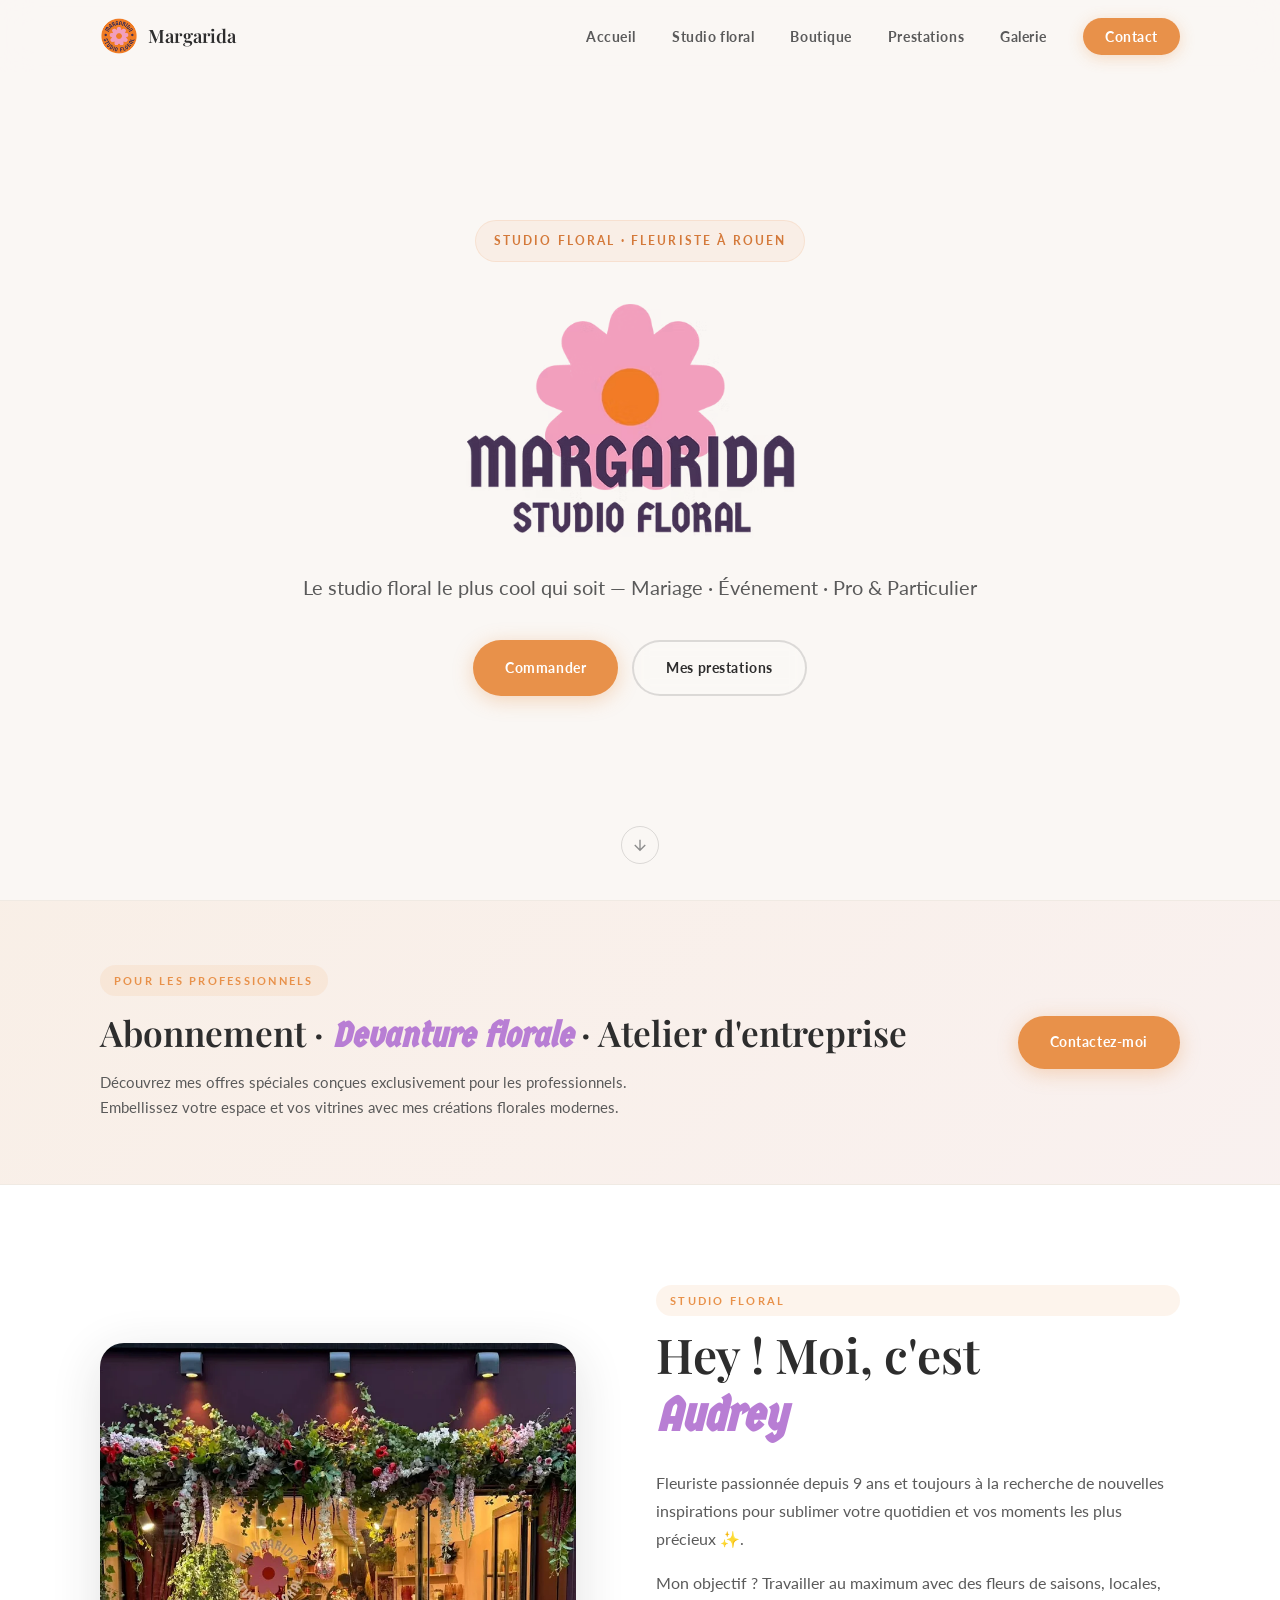
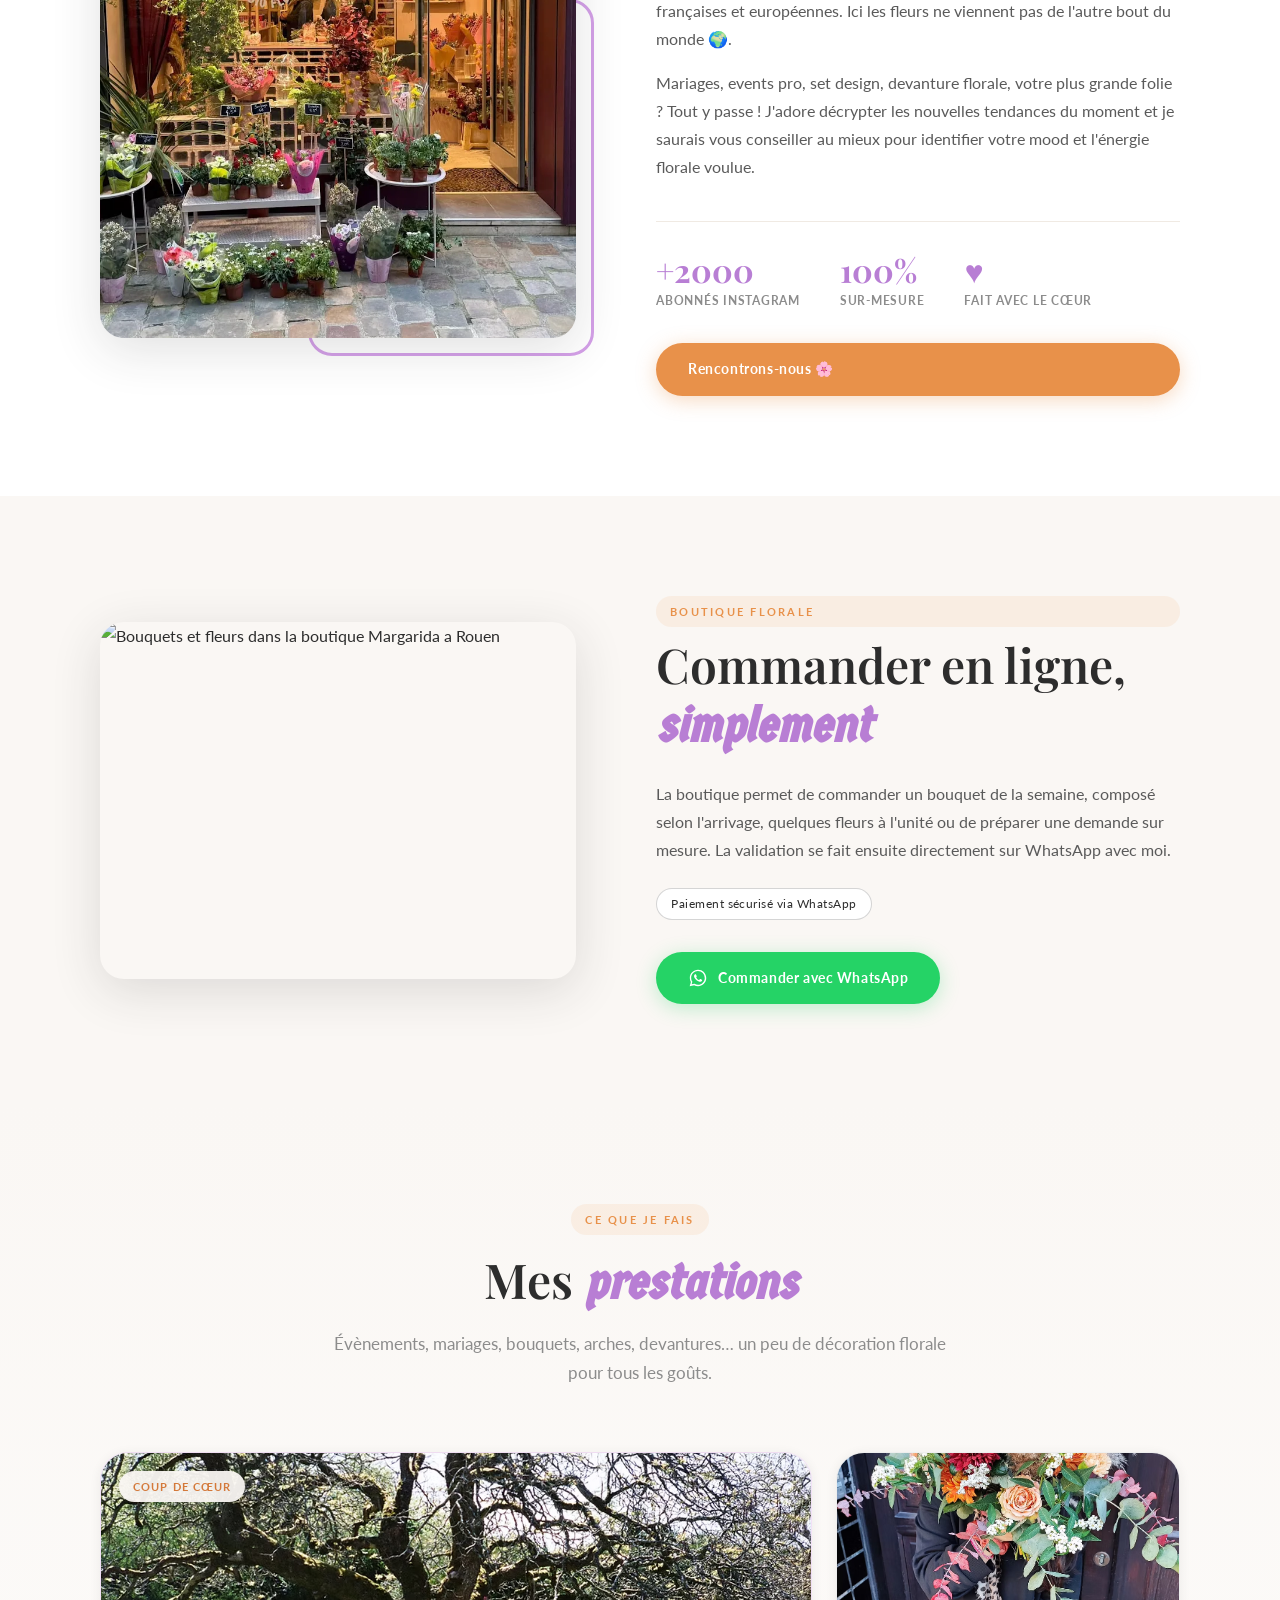
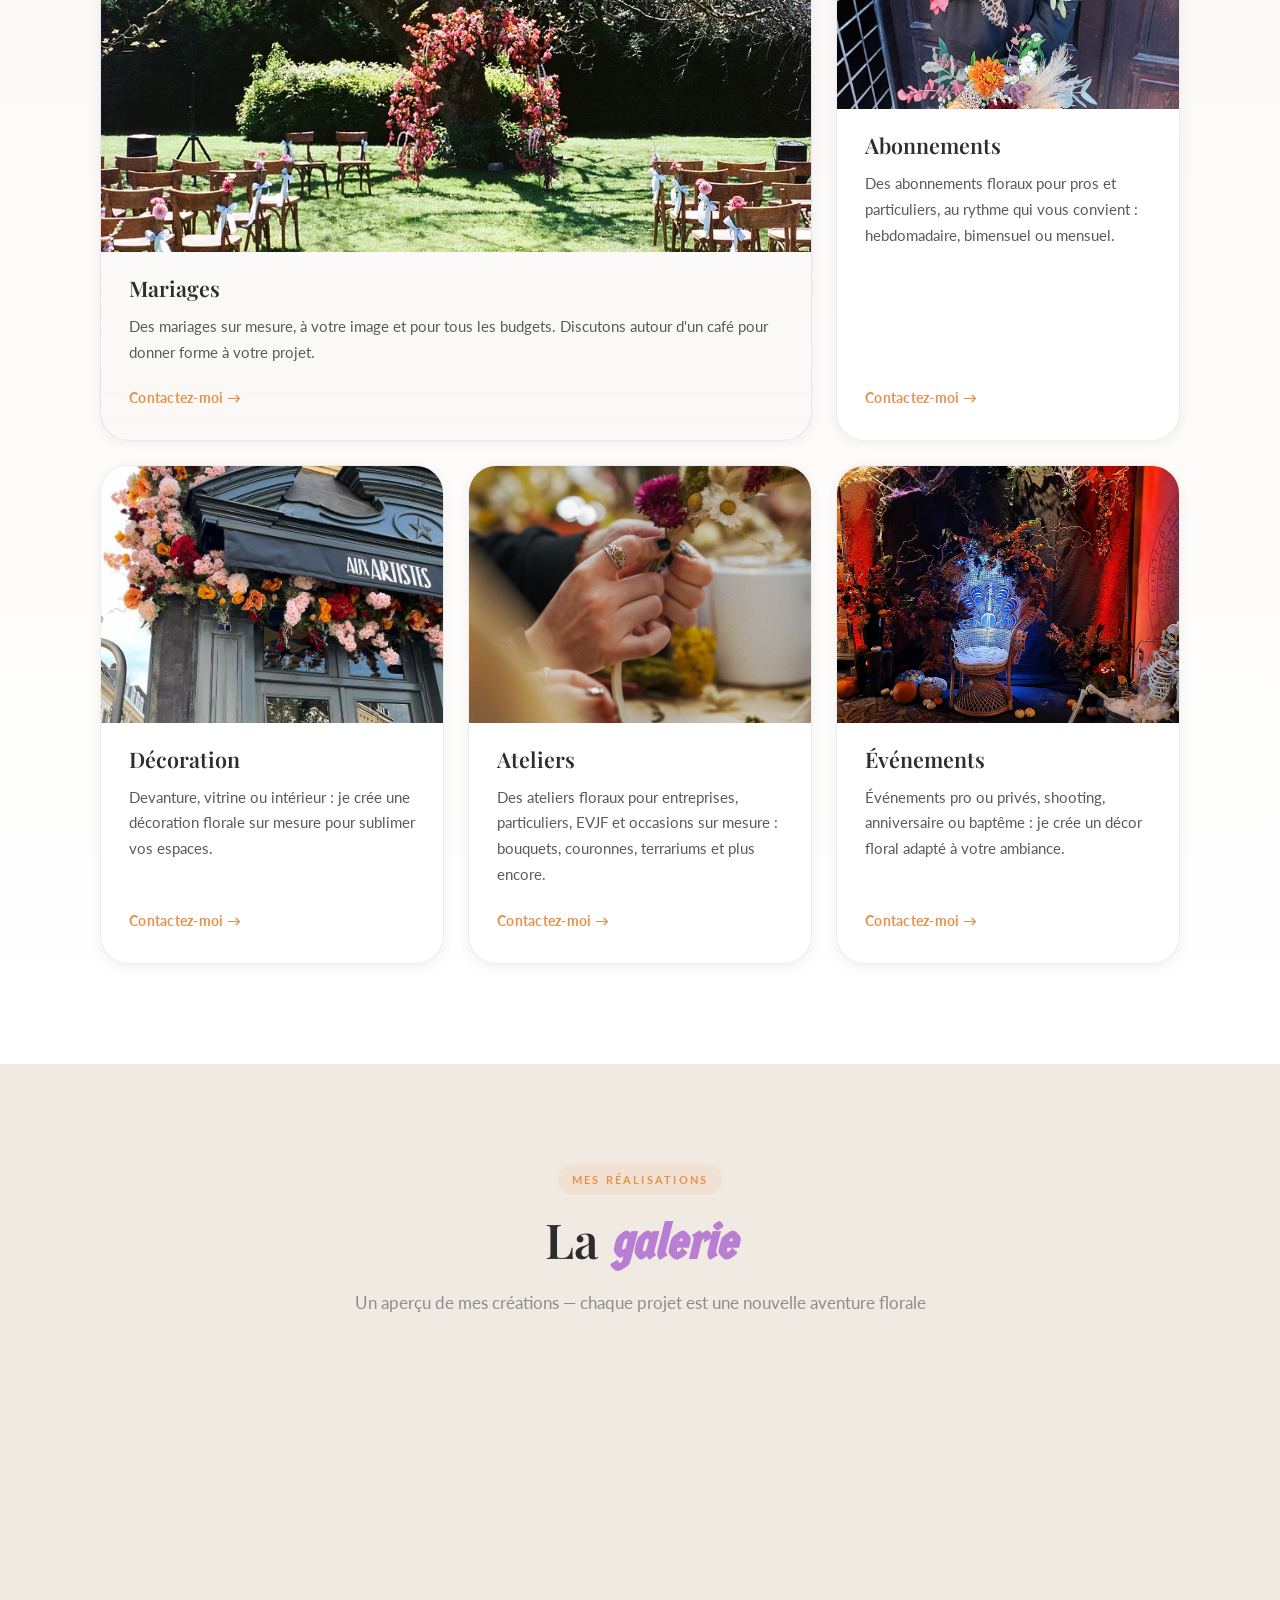
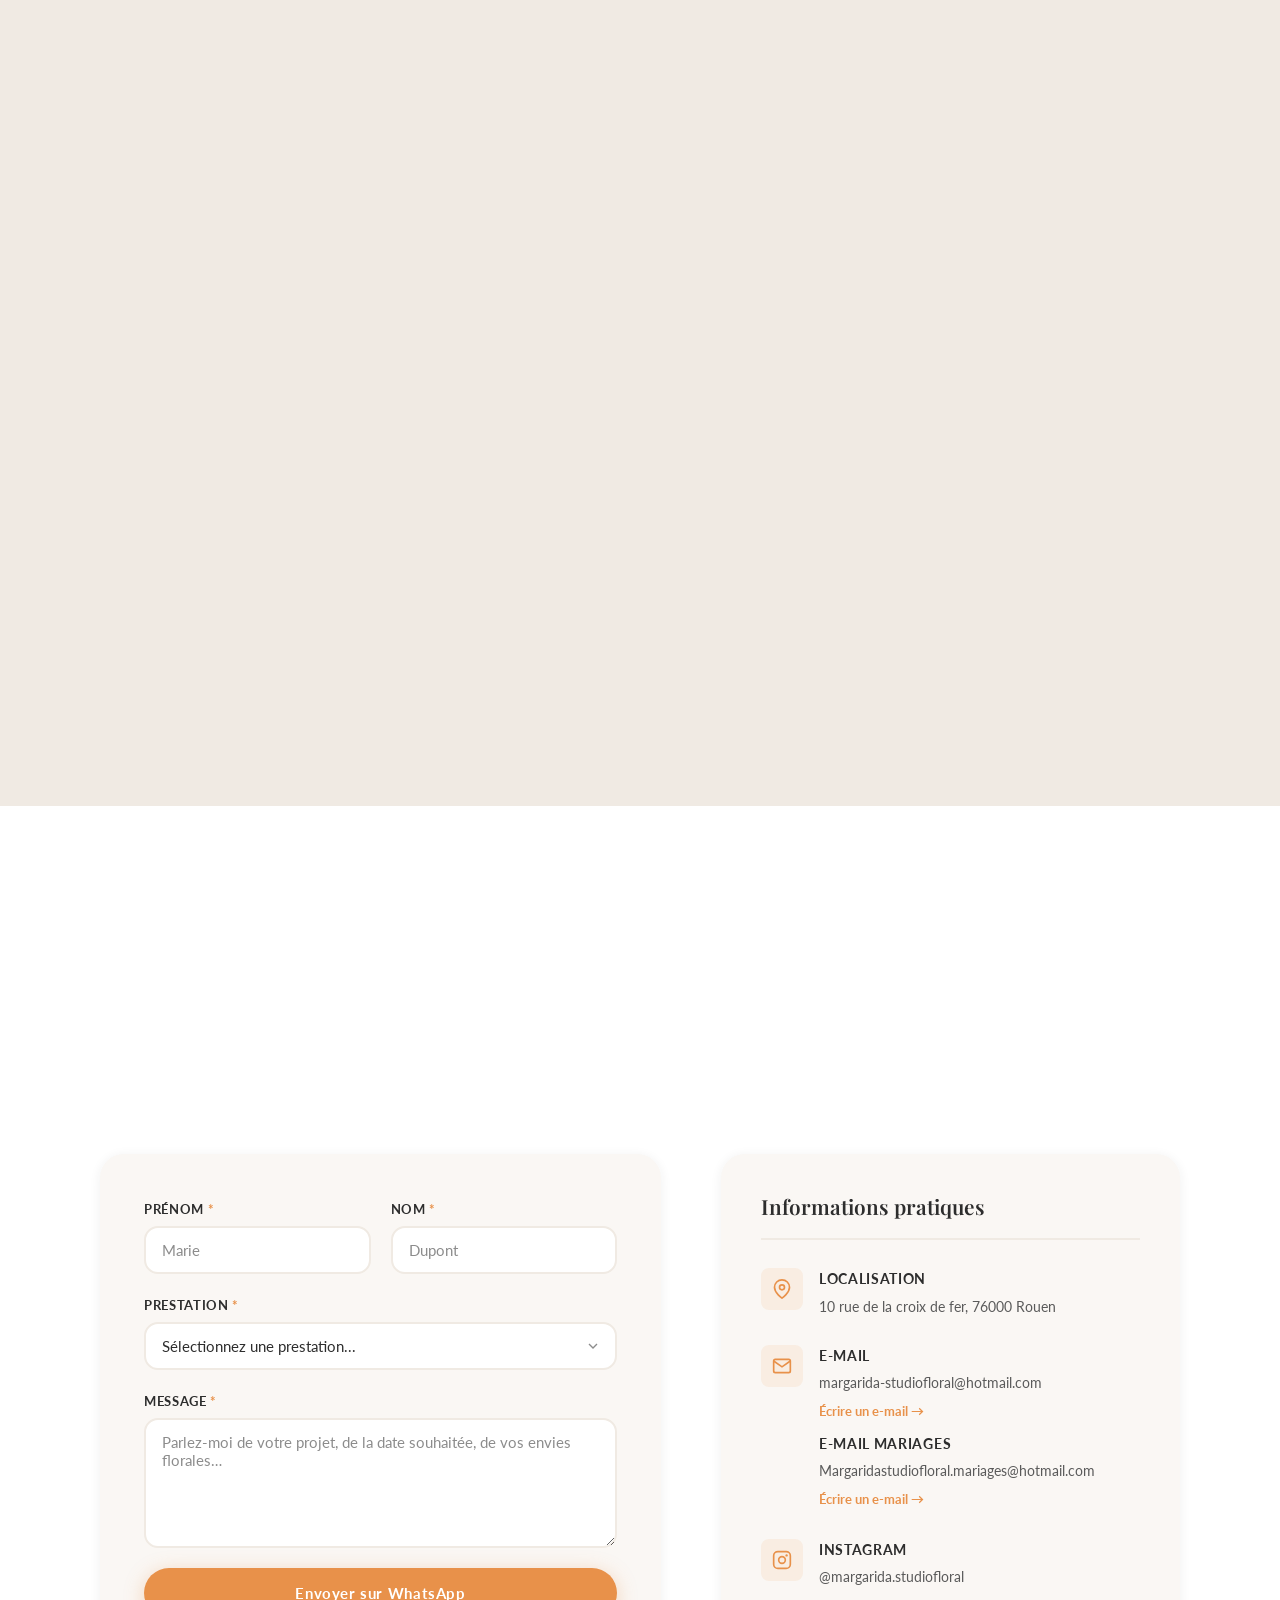
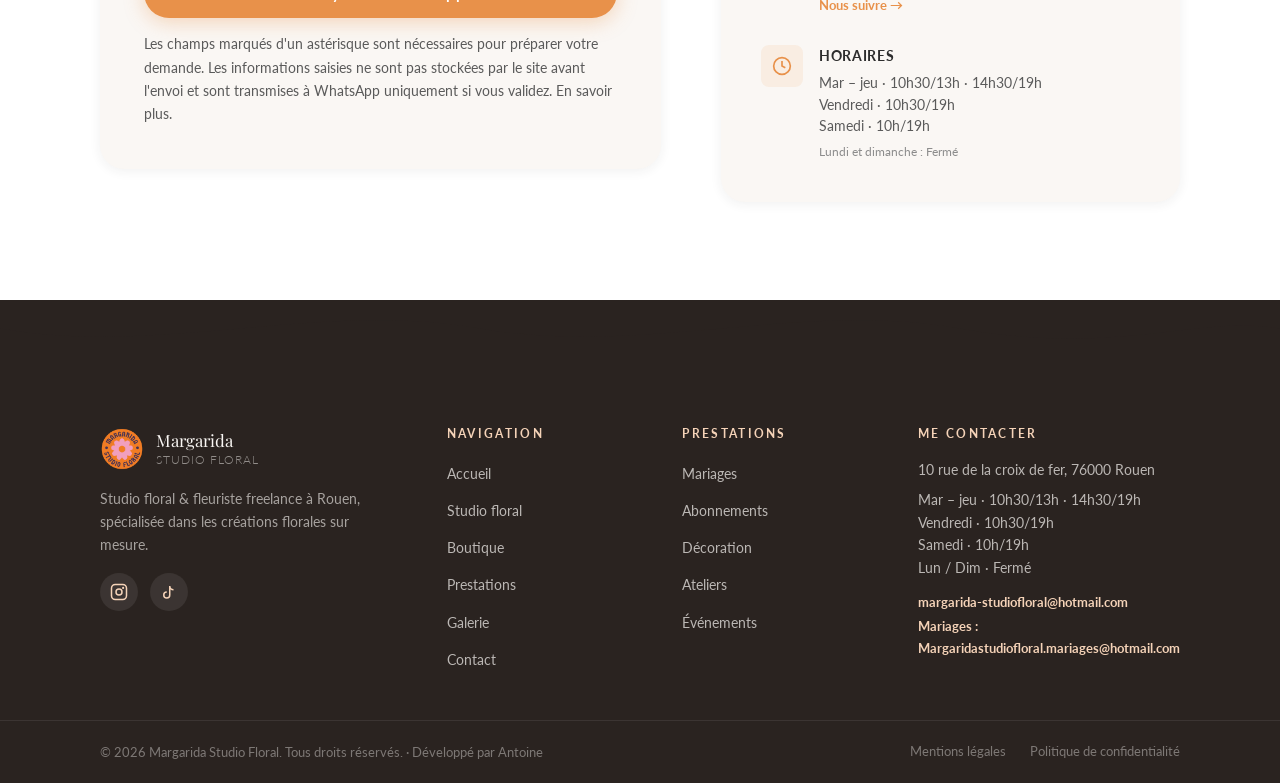
==== commit bb5dcd0a: "Mise a jour copyright 2026, footer pages legales Co-Authored-By: Claude Sonnet 4.6 <noreply@anthropi" ====
--- a/index.html
+++ b/index.html
@@ -726,7 +726,7 @@
 
     <div class="footer-bottom">
       <div class="container">
-        <p>&copy; 2025 Margarida Studio Floral. Tous droits réservés. · Développé par <a href="https://antoine-developpement.fr/" target="_blank" rel="noopener noreferrer" class="footer-dev-link">Antoine</a></p>
+        <p>&copy; 2026 Margarida Studio Floral. Tous droits réservés. · Développé par <a href="https://antoine-developpement.fr/" target="_blank" rel="noopener noreferrer" class="footer-dev-link">Antoine</a></p>
         <nav class="footer-legal" aria-label="Mentions légales">
           <a href="mentions-legales.html">Mentions légales</a>
           <a href="politique-de-confidentialite.html">Politique de confidentialité</a>
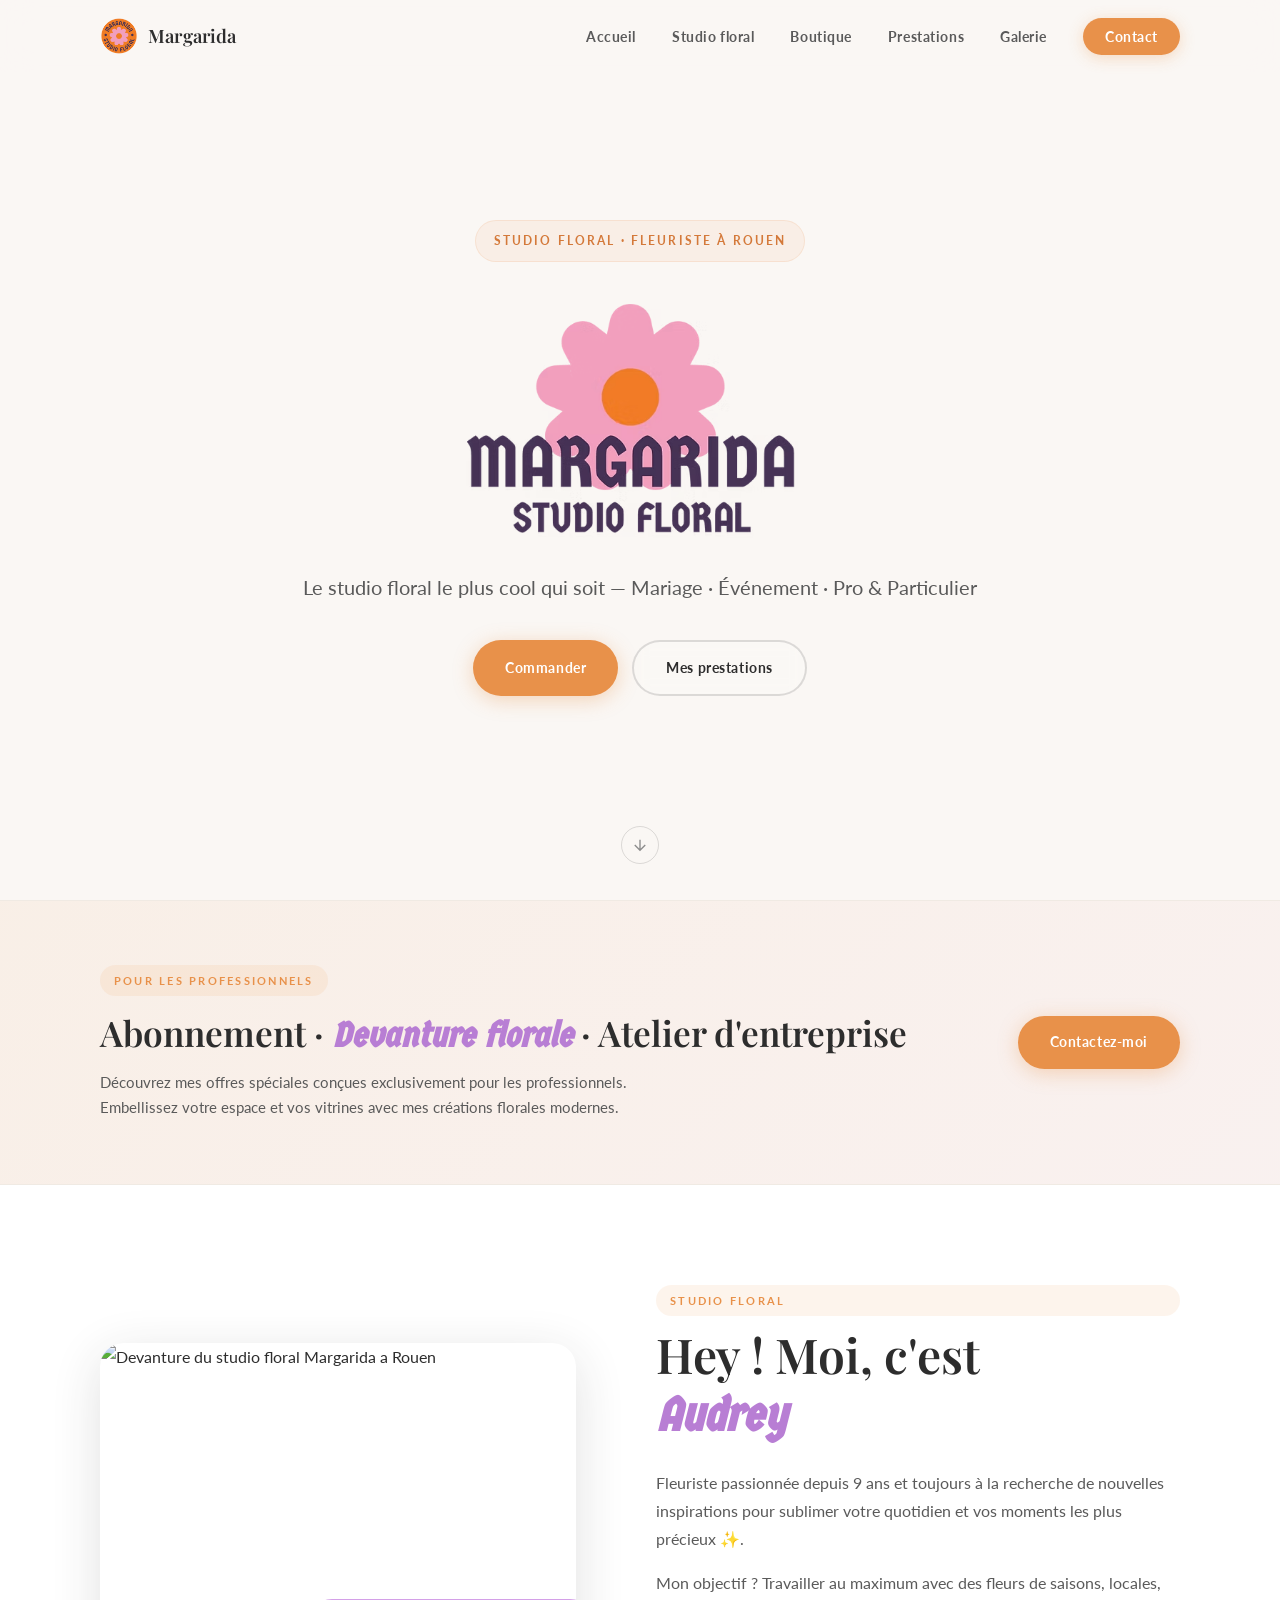
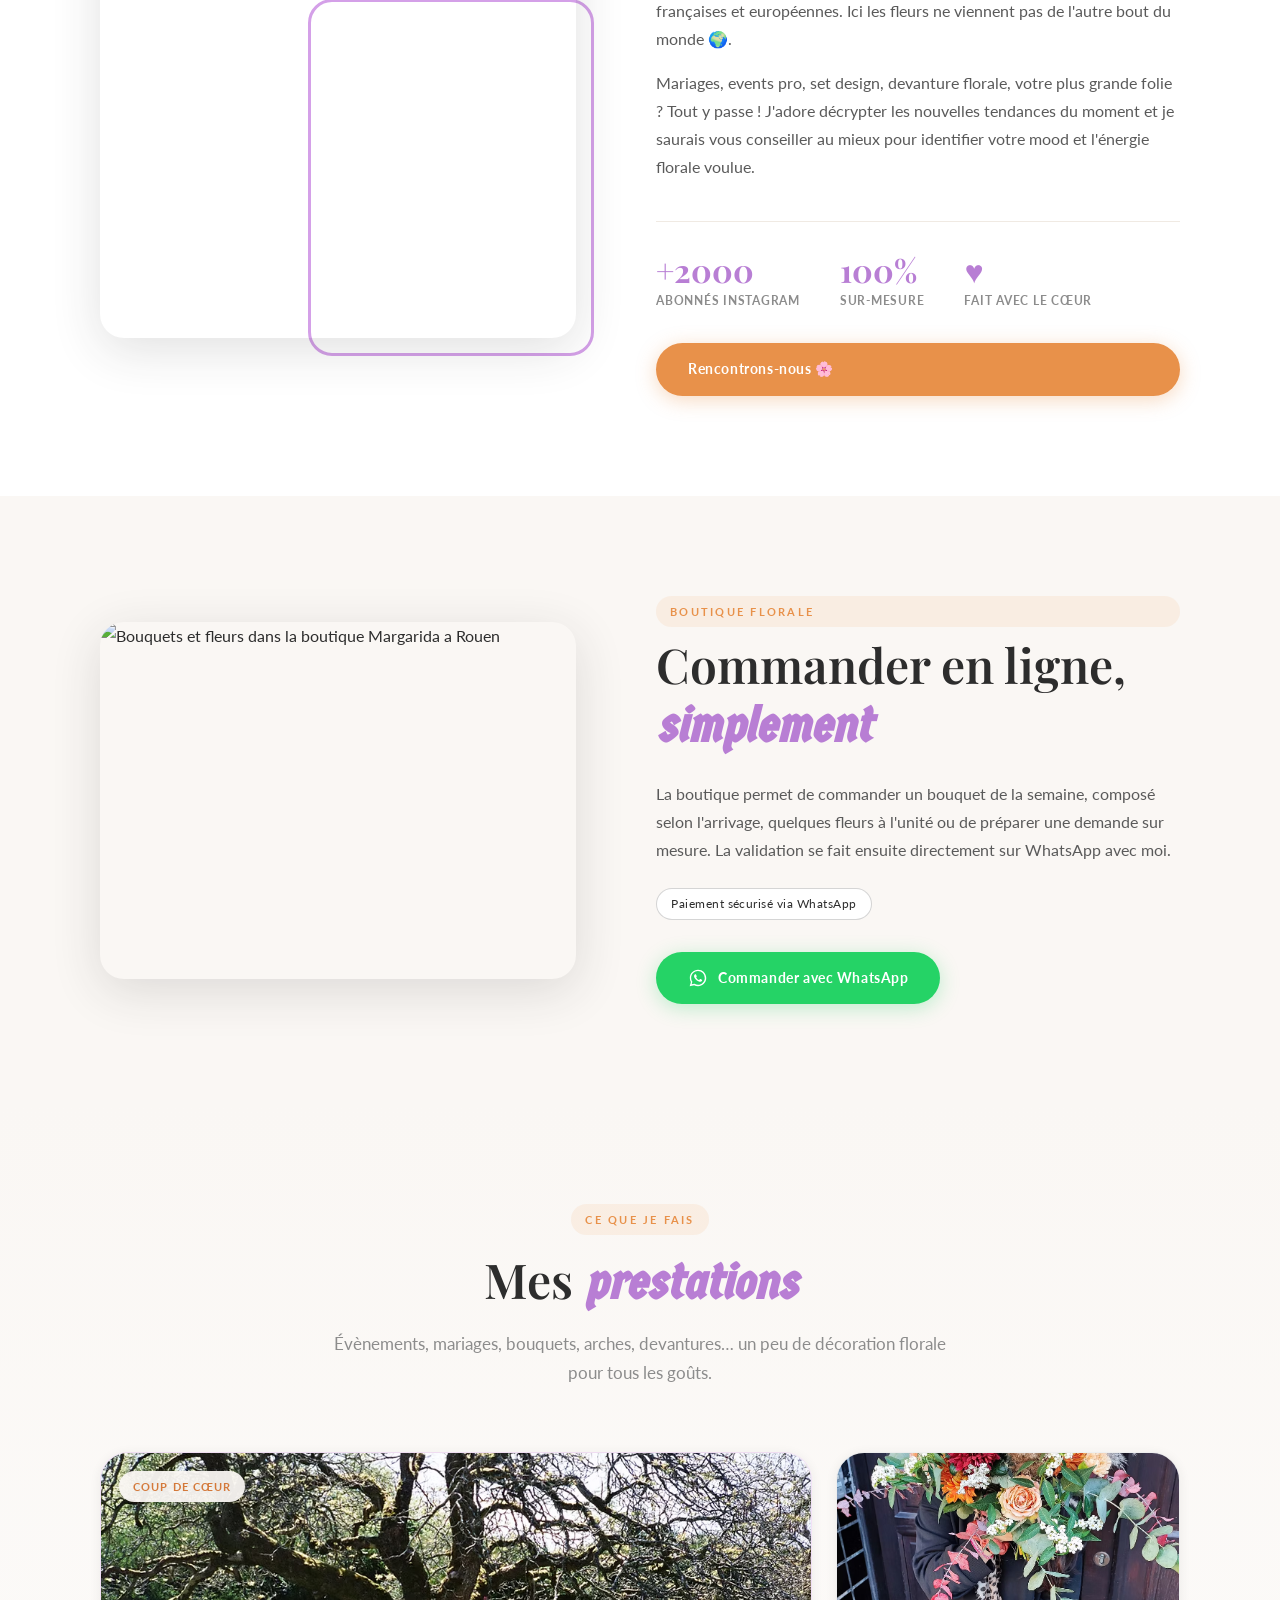
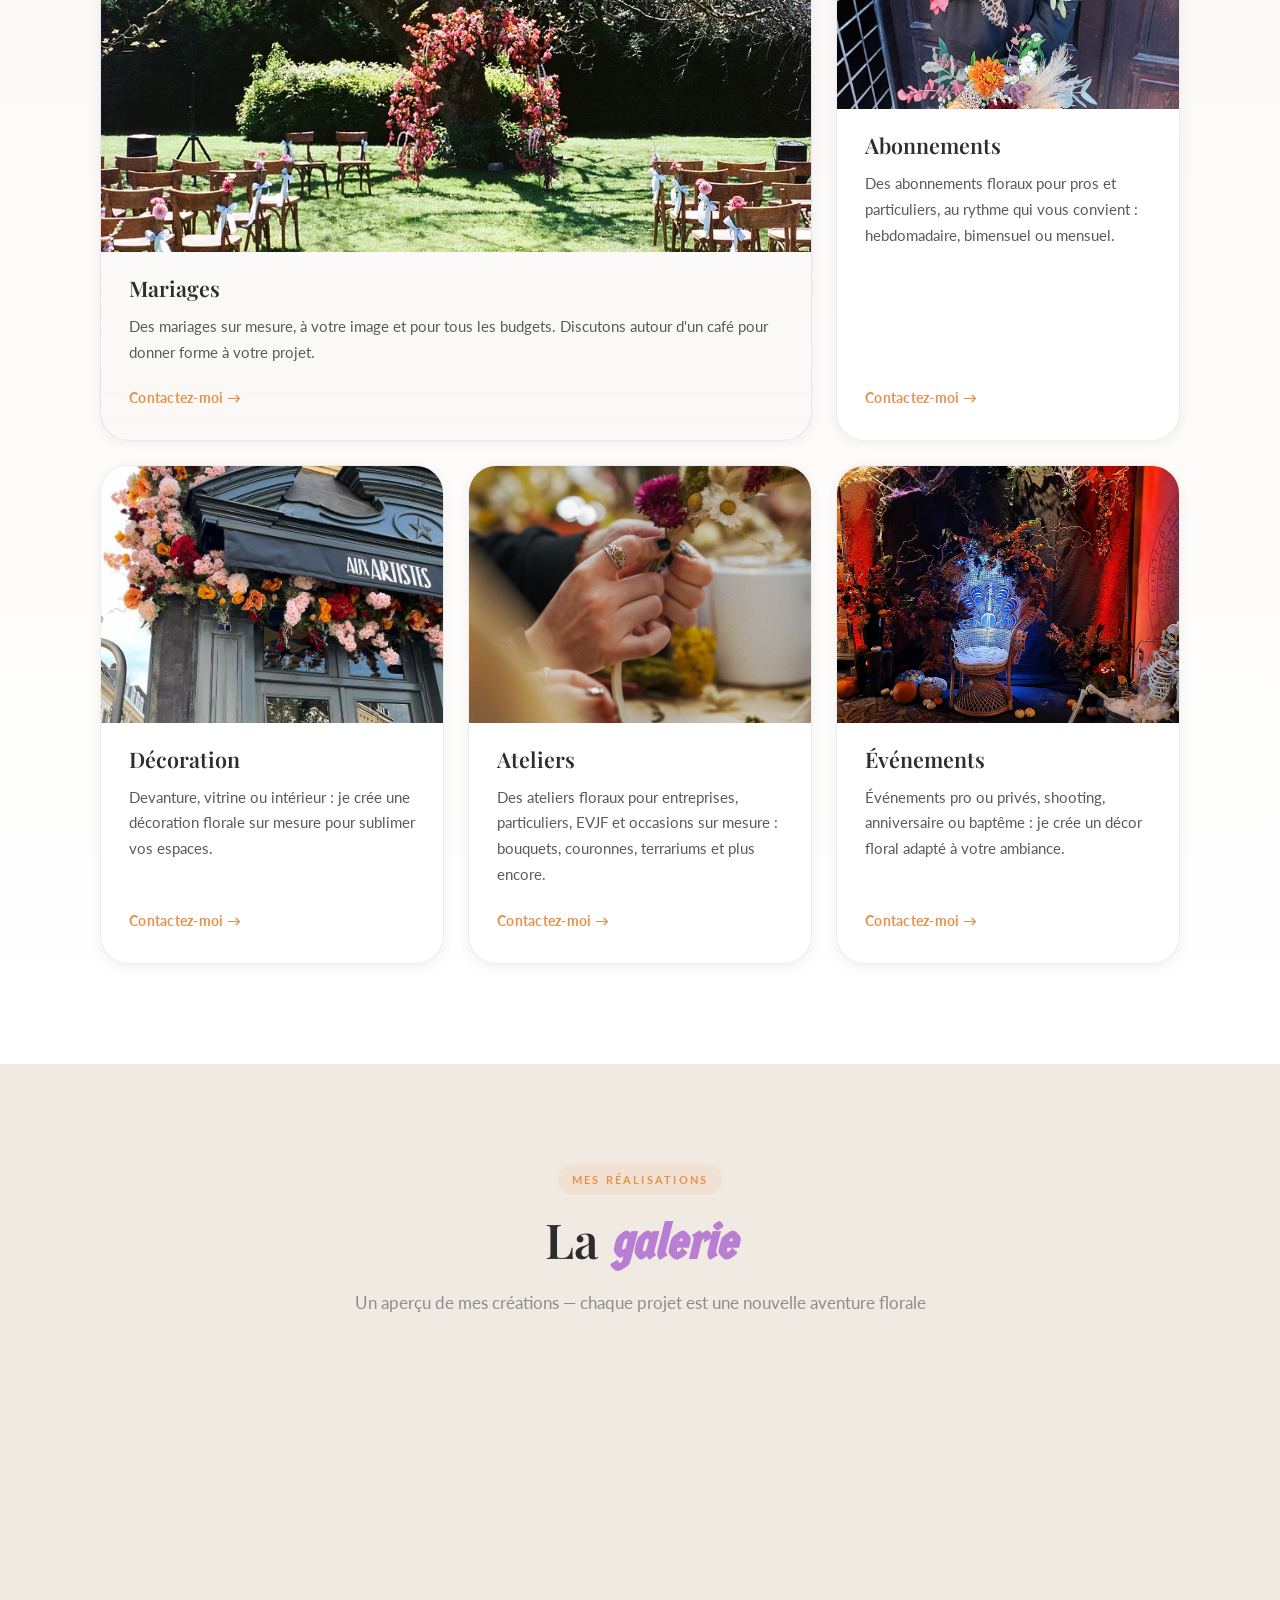
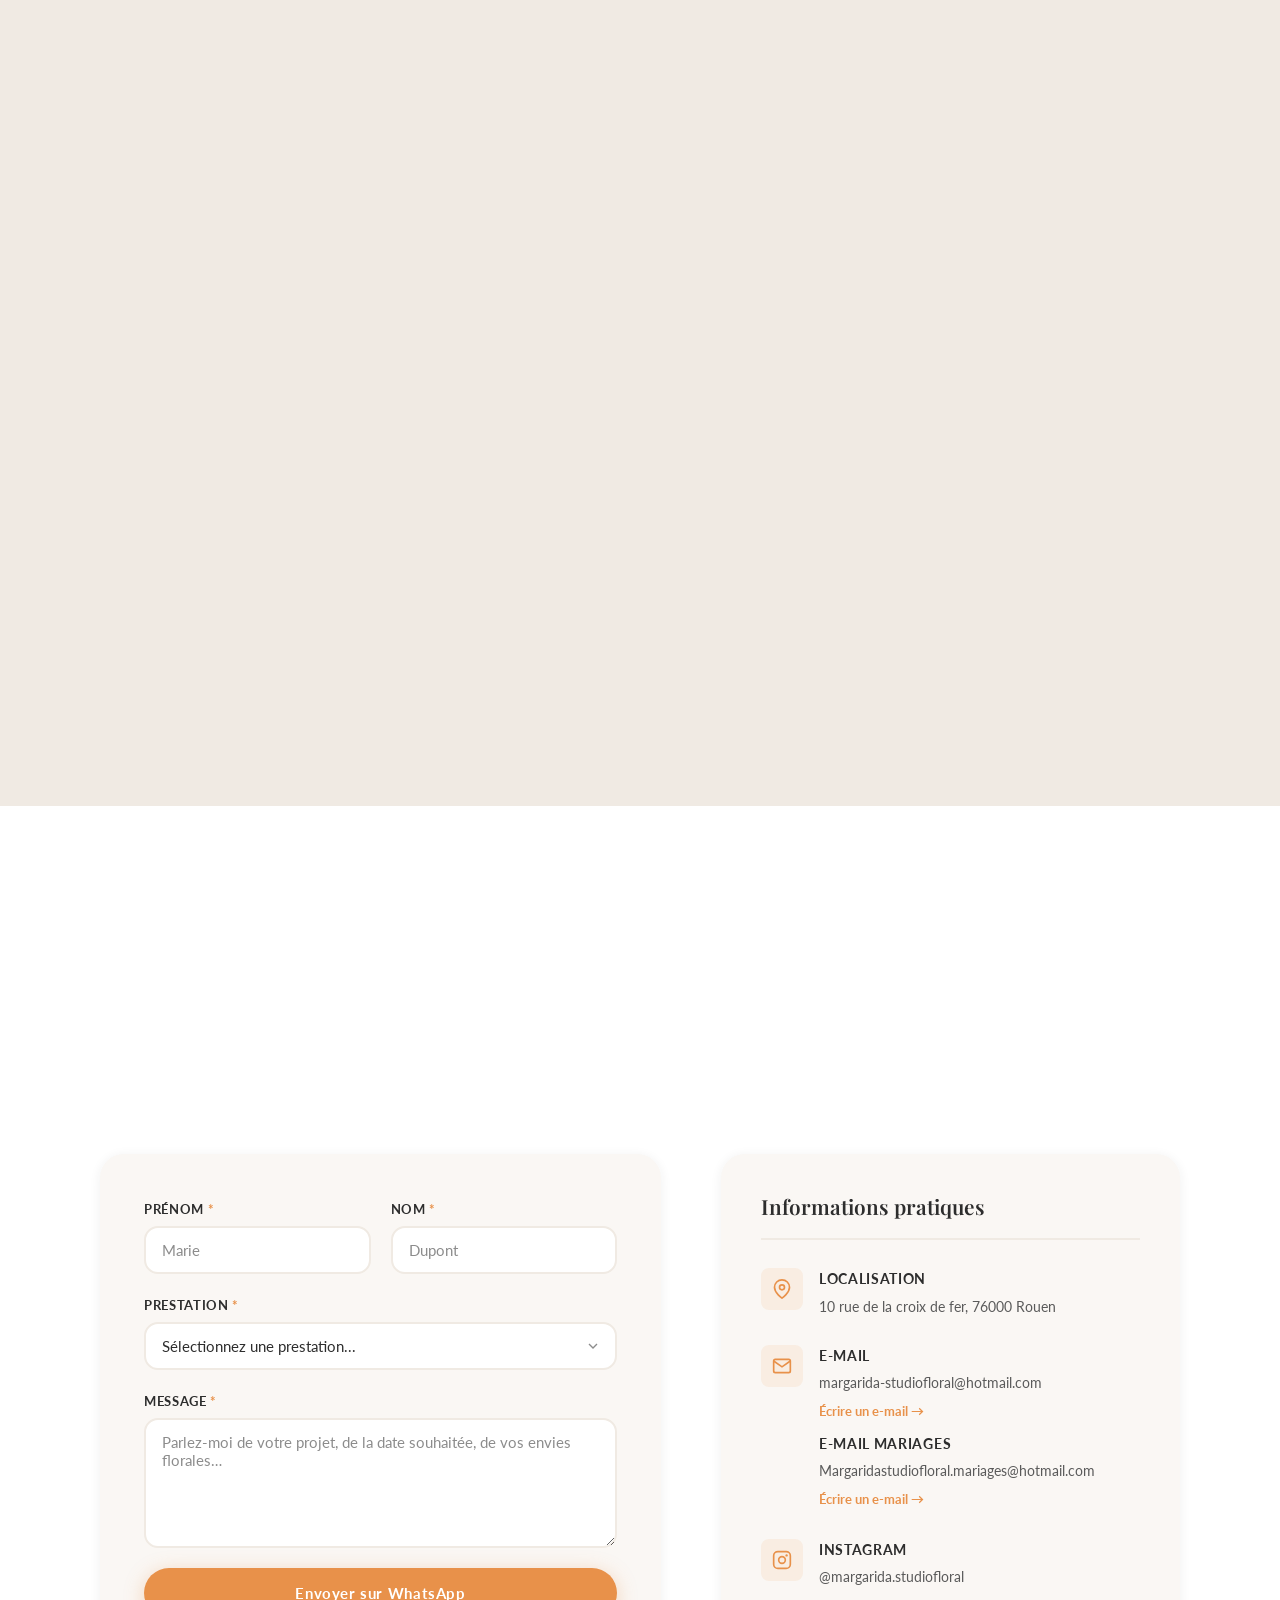
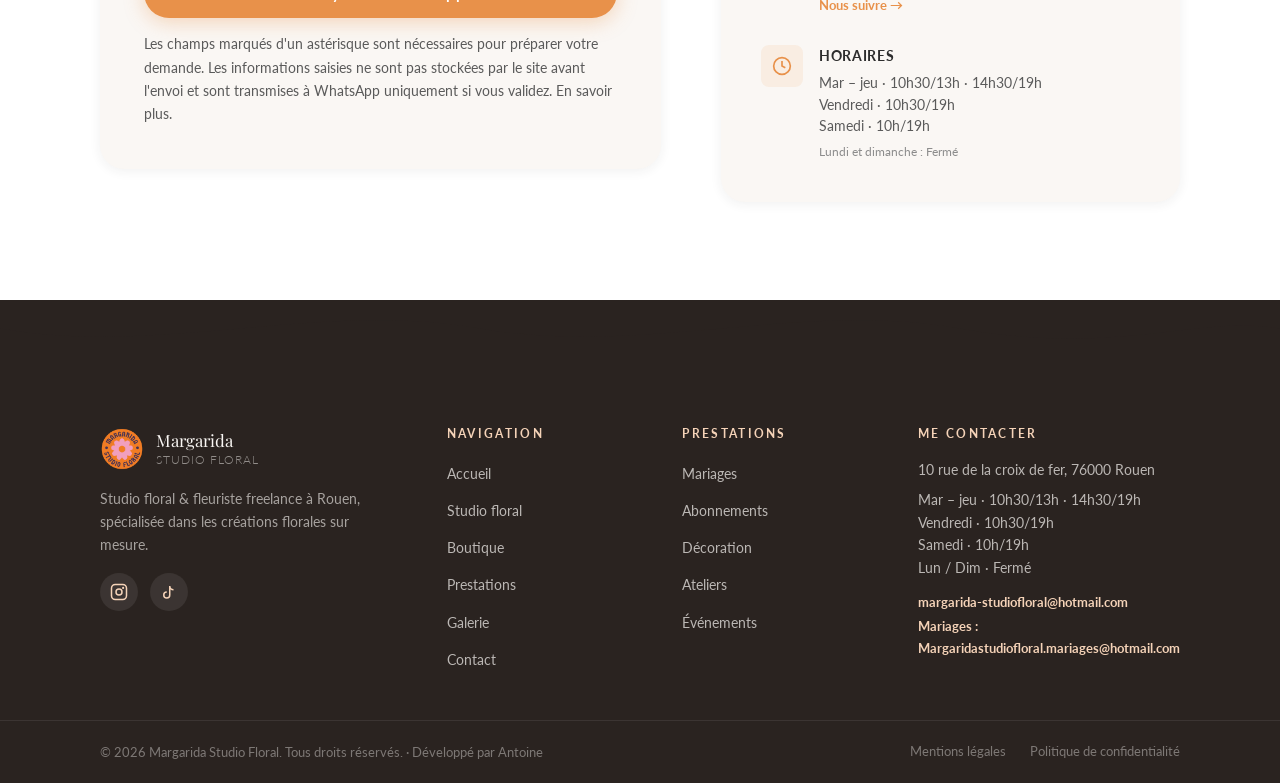
==== commit c2b04a1e: "change about photo" ====
--- a/index.html
+++ b/index.html
@@ -263,7 +263,7 @@
         <div class="about-visual slide-left">
           <div class="about-frame">
             <div class="about-img-wrap">
-              <img src="assets/devanture2.webp" alt="Devanture du studio floral Margarida a Rouen" loading="lazy">
+              <img src="assets/about-photo-audrey.jpeg" alt="Devanture du studio floral Margarida a Rouen" loading="lazy">
             </div>
             <div class="about-frame-accent"></div>
           </div>
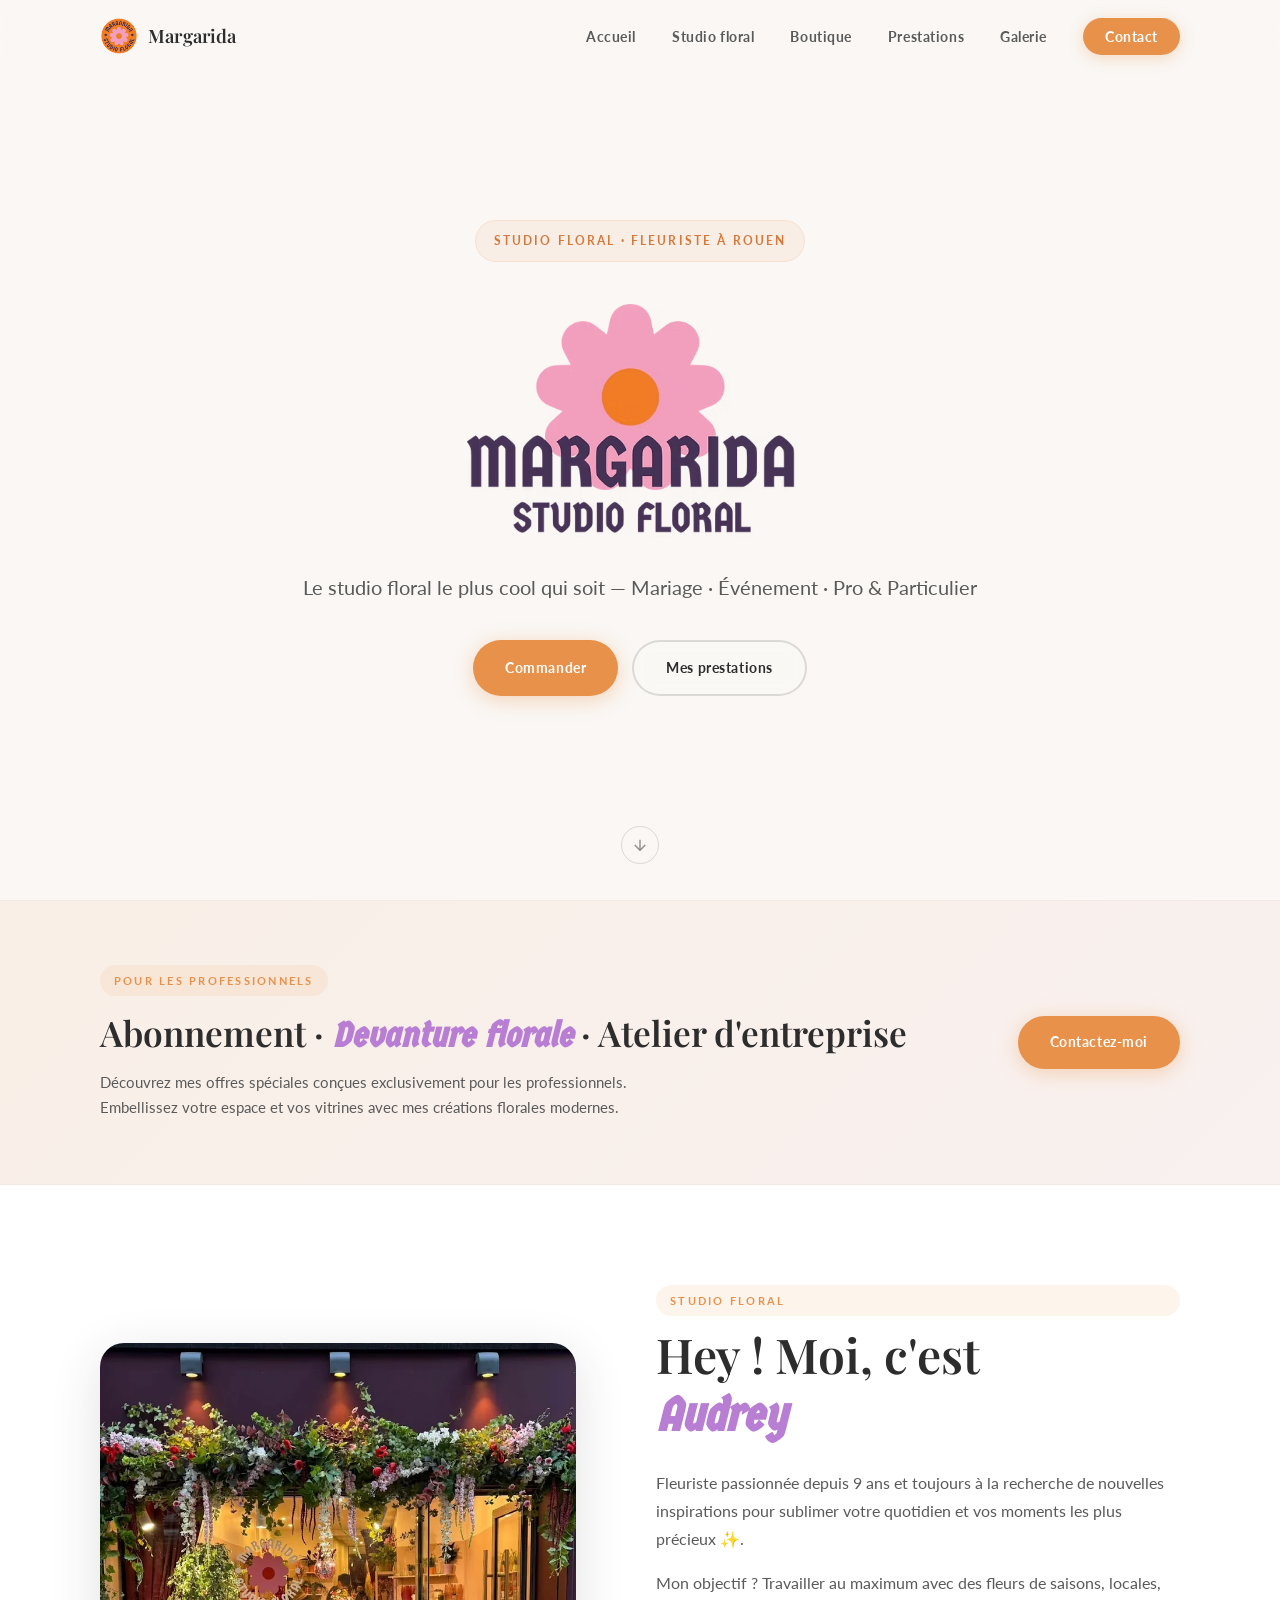
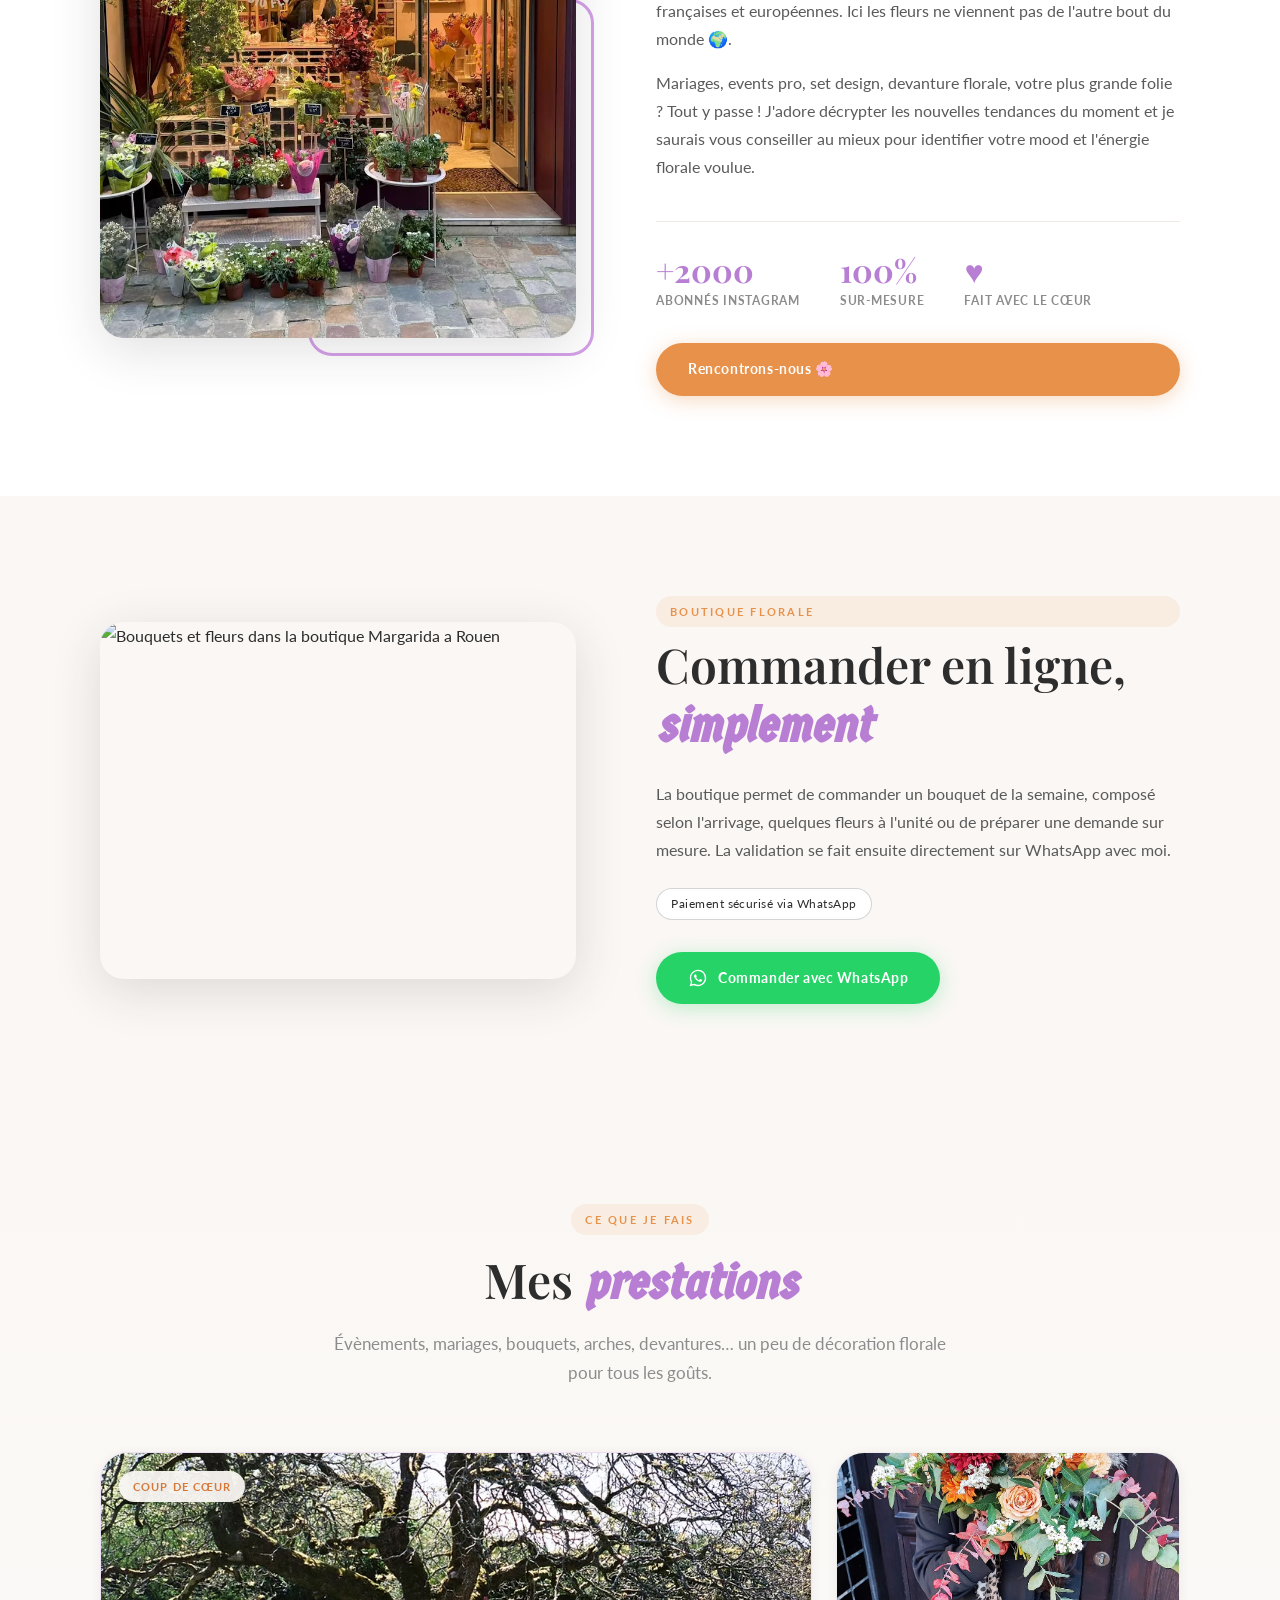
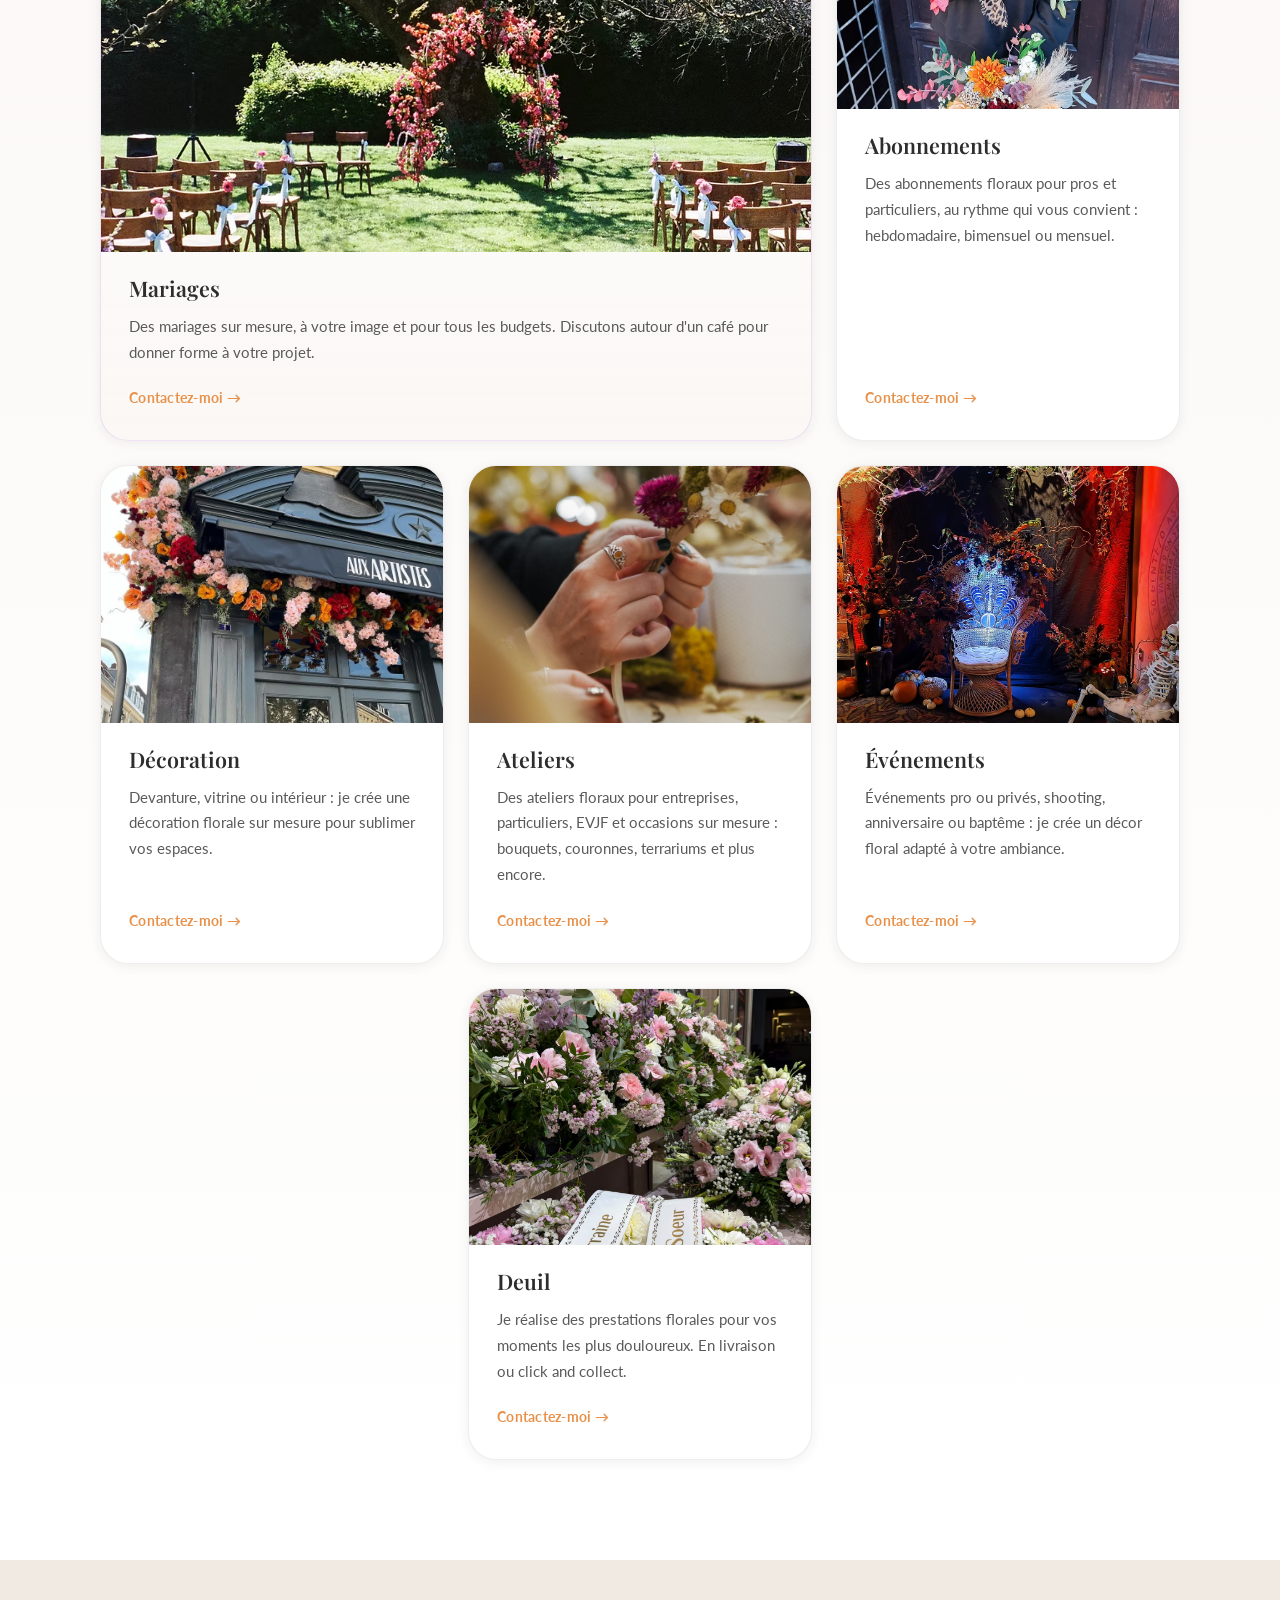
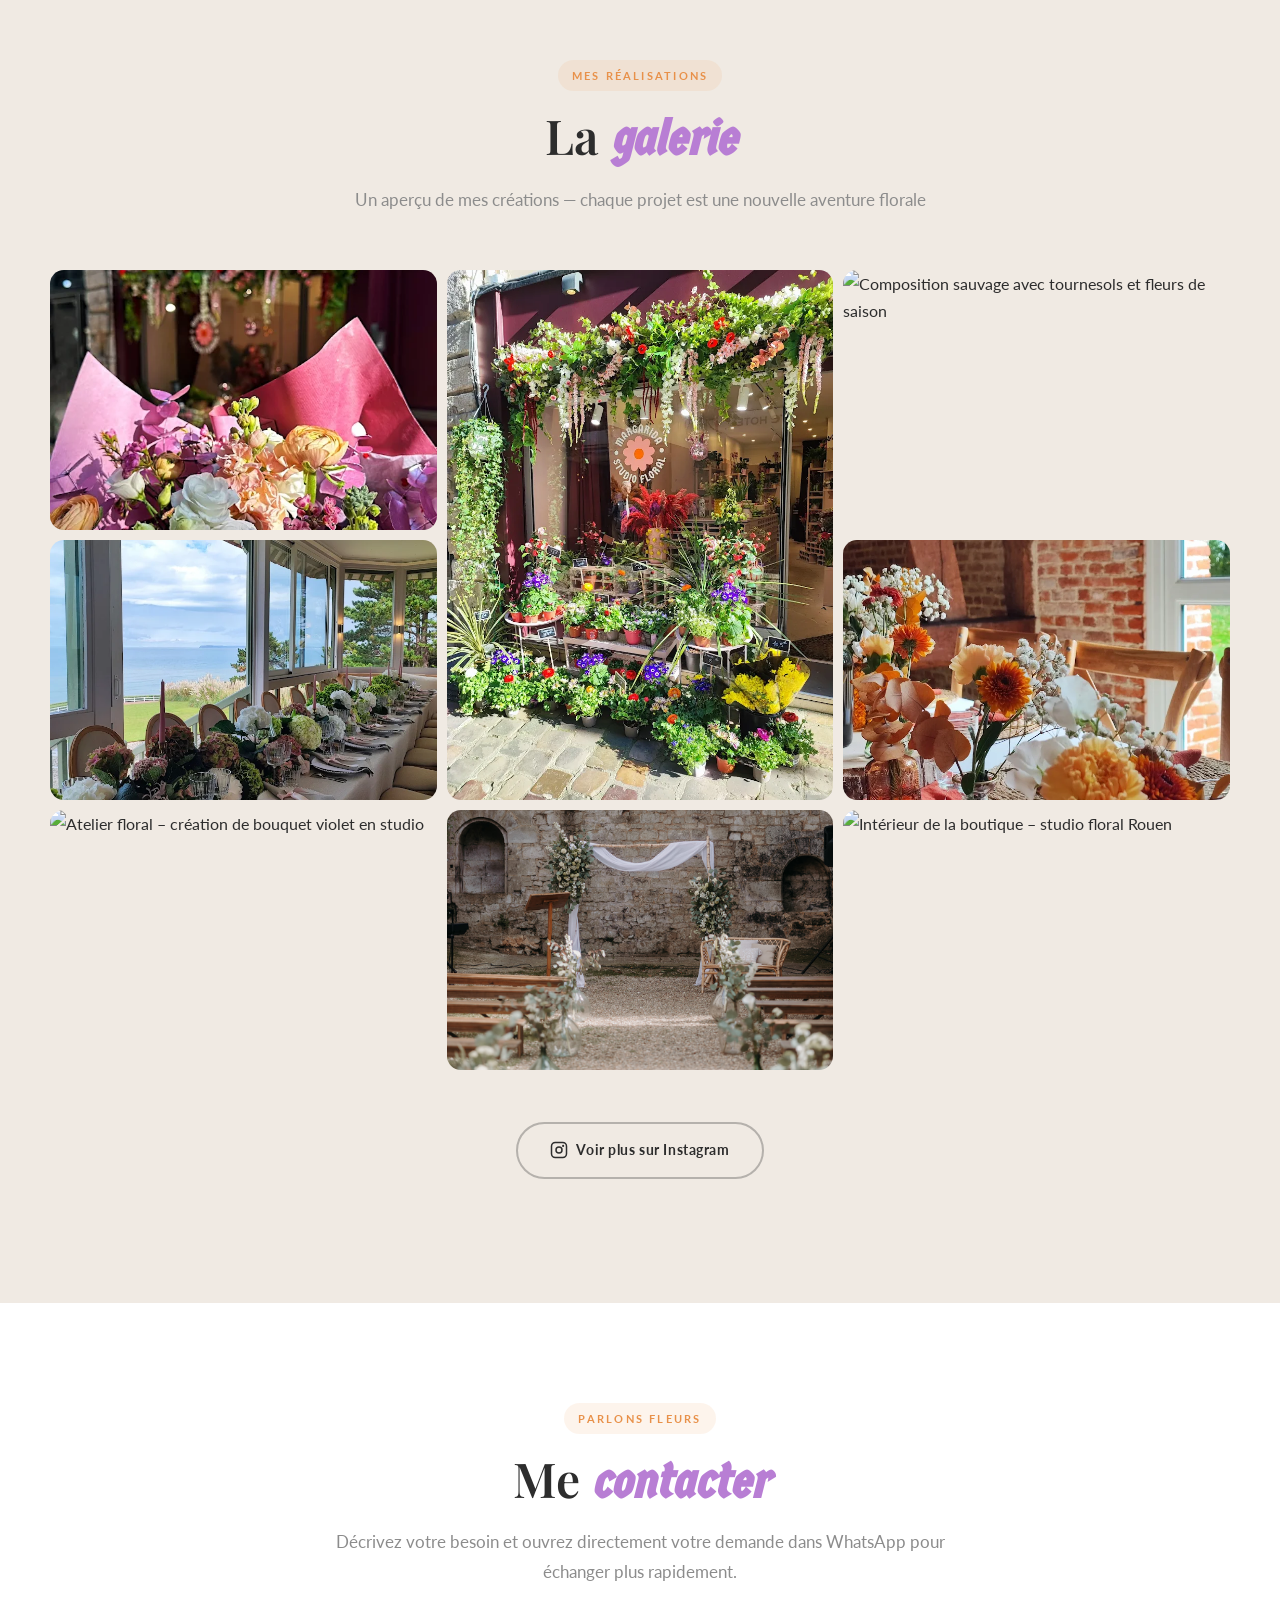
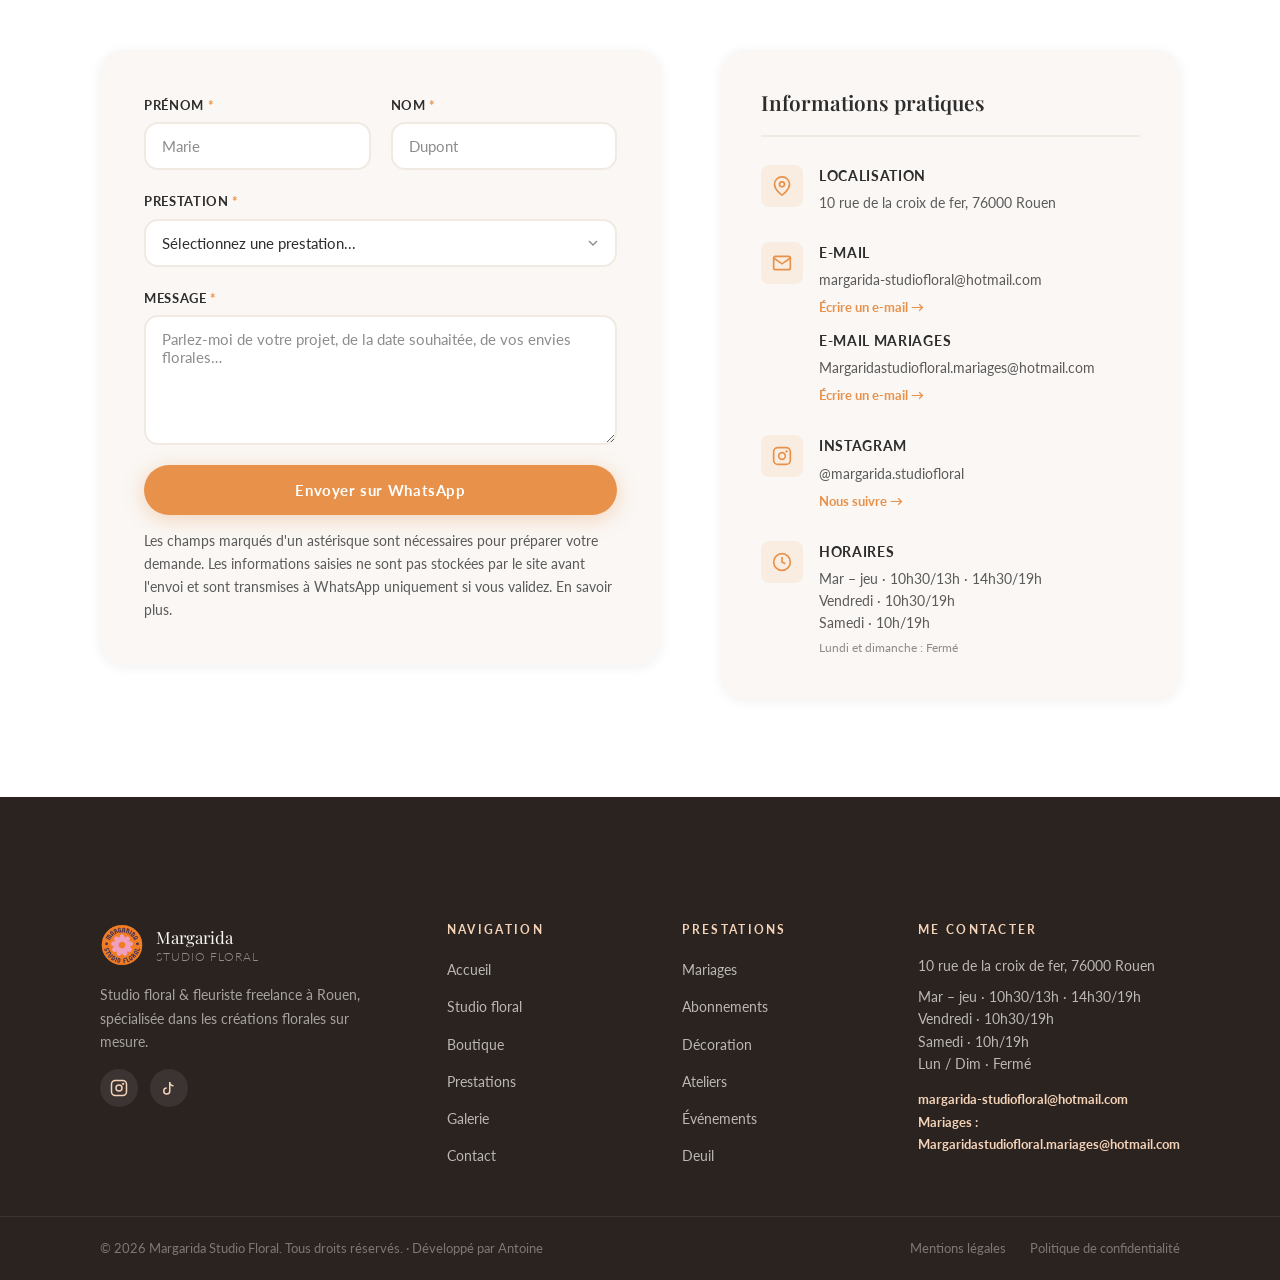
==== commit 6dea0239: "add carte deuil" ====
--- a/index.html
+++ b/index.html
@@ -263,7 +263,7 @@
         <div class="about-visual slide-left">
           <div class="about-frame">
             <div class="about-img-wrap">
-              <img src="assets/about-photo-audrey.jpeg" alt="Devanture du studio floral Margarida a Rouen" loading="lazy">
+              <img src="assets/devanture2.webp" alt="Devanture du studio floral Margarida a Rouen" loading="lazy">
             </div>
             <div class="about-frame-accent"></div>
           </div>
@@ -428,6 +428,23 @@
           <a href="#contact" class="service-link">Contactez-moi →</a>
         </article>
 
+        <article class="service-card service-card--deuil slide-up" style="--delay: 0.50s">
+          <div class="service-icon" aria-hidden="true">
+            <svg viewBox="0 0 52 52" fill="none" xmlns="http://www.w3.org/2000/svg">
+              <path d="M26 44 V22" stroke="#E8914A" stroke-width="2.2" stroke-linecap="round"/>
+              <circle cx="26" cy="14" r="8" stroke="#E8914A" stroke-width="2.2"/>
+              <circle cx="26" cy="14" r="4" fill="#D4A0E8" opacity="0.9"/>
+              <path d="M26 34 Q18 32 14 26" stroke="#D4A0E8" stroke-width="2" fill="none" stroke-linecap="round"/>
+            </svg>
+          </div>
+          <div class="service-media">
+            <img src="assets/presta-deuil.jpeg" alt="Compositions florales de deuil realisees par Margarida Studio Floral a Rouen" loading="lazy">
+          </div>
+          <h3>Deuil</h3>
+          <p>Je réalise des prestations florales pour vos moments les plus douloureux. En livraison ou click and collect.</p>
+          <a href="#contact" class="service-link">Contactez-moi →</a>
+        </article>
+
       </div>
     </div>
   </section>
@@ -555,6 +572,7 @@
                 <option value="Décoration">Décoration</option>
                 <option value="Ateliers">Ateliers</option>
                 <option value="Événements">Événements</option>
+                <option value="Deuil">Deuil</option>
               </select>
               <span class="form-error" id="serviceError" role="alert" aria-live="polite">Veuillez sélectionner une prestation</span>
             </div>
@@ -707,6 +725,7 @@
               <li><a href="#services">Décoration</a></li>
               <li><a href="#services">Ateliers</a></li>
               <li><a href="#services">Événements</a></li>
+              <li><a href="#services">Deuil</a></li>
             </ul>
           </div>
 
--- a/style.css
+++ b/style.css
@@ -1200,6 +1200,8 @@
   border-color: rgba(212, 160, 232, 0.3);
 }
 .service-card--featured:hover { border-color: rgba(184, 126, 212, 0.45); }
+
+.service-card--deuil { grid-column: 5 / span 4; }
 
 .service-badge {
   position: absolute;
@@ -1858,6 +1860,7 @@
   }
   .service-card { grid-column: span 1; }
   .service-card--featured { grid-column: 1 / -1; }
+  .service-card--deuil { grid-column: 1 / -1; justify-self: center; width: calc(50% - 12px); }
 
   .gallery-grid {
     grid-template-columns: repeat(2, 1fr);
@@ -2018,6 +2021,7 @@
   }
   .service-card h3 { padding-top: 22px; }
   .service-card > .service-link { padding-bottom: 24px; }
+  .service-card--deuil { grid-column: span 1; justify-self: stretch; width: auto; }
 
   /* Gallery */
   .gallery-grid {
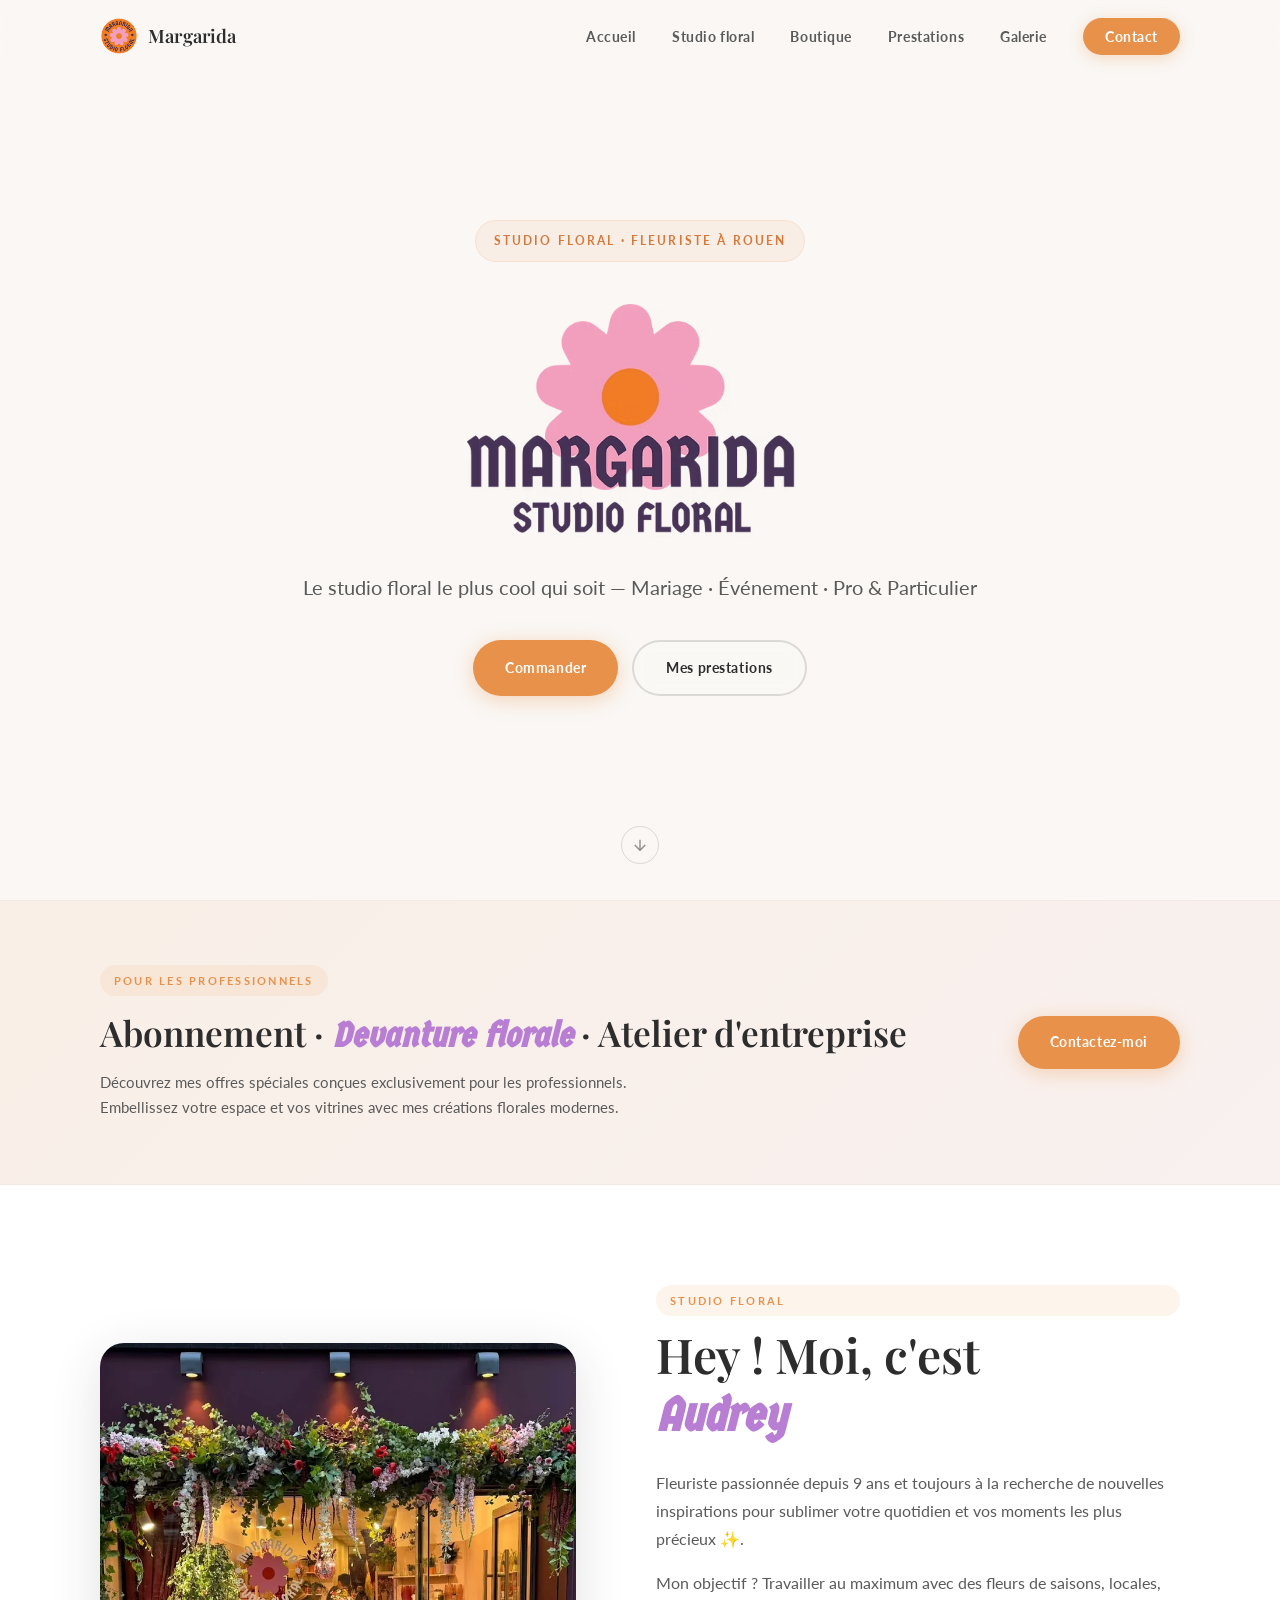
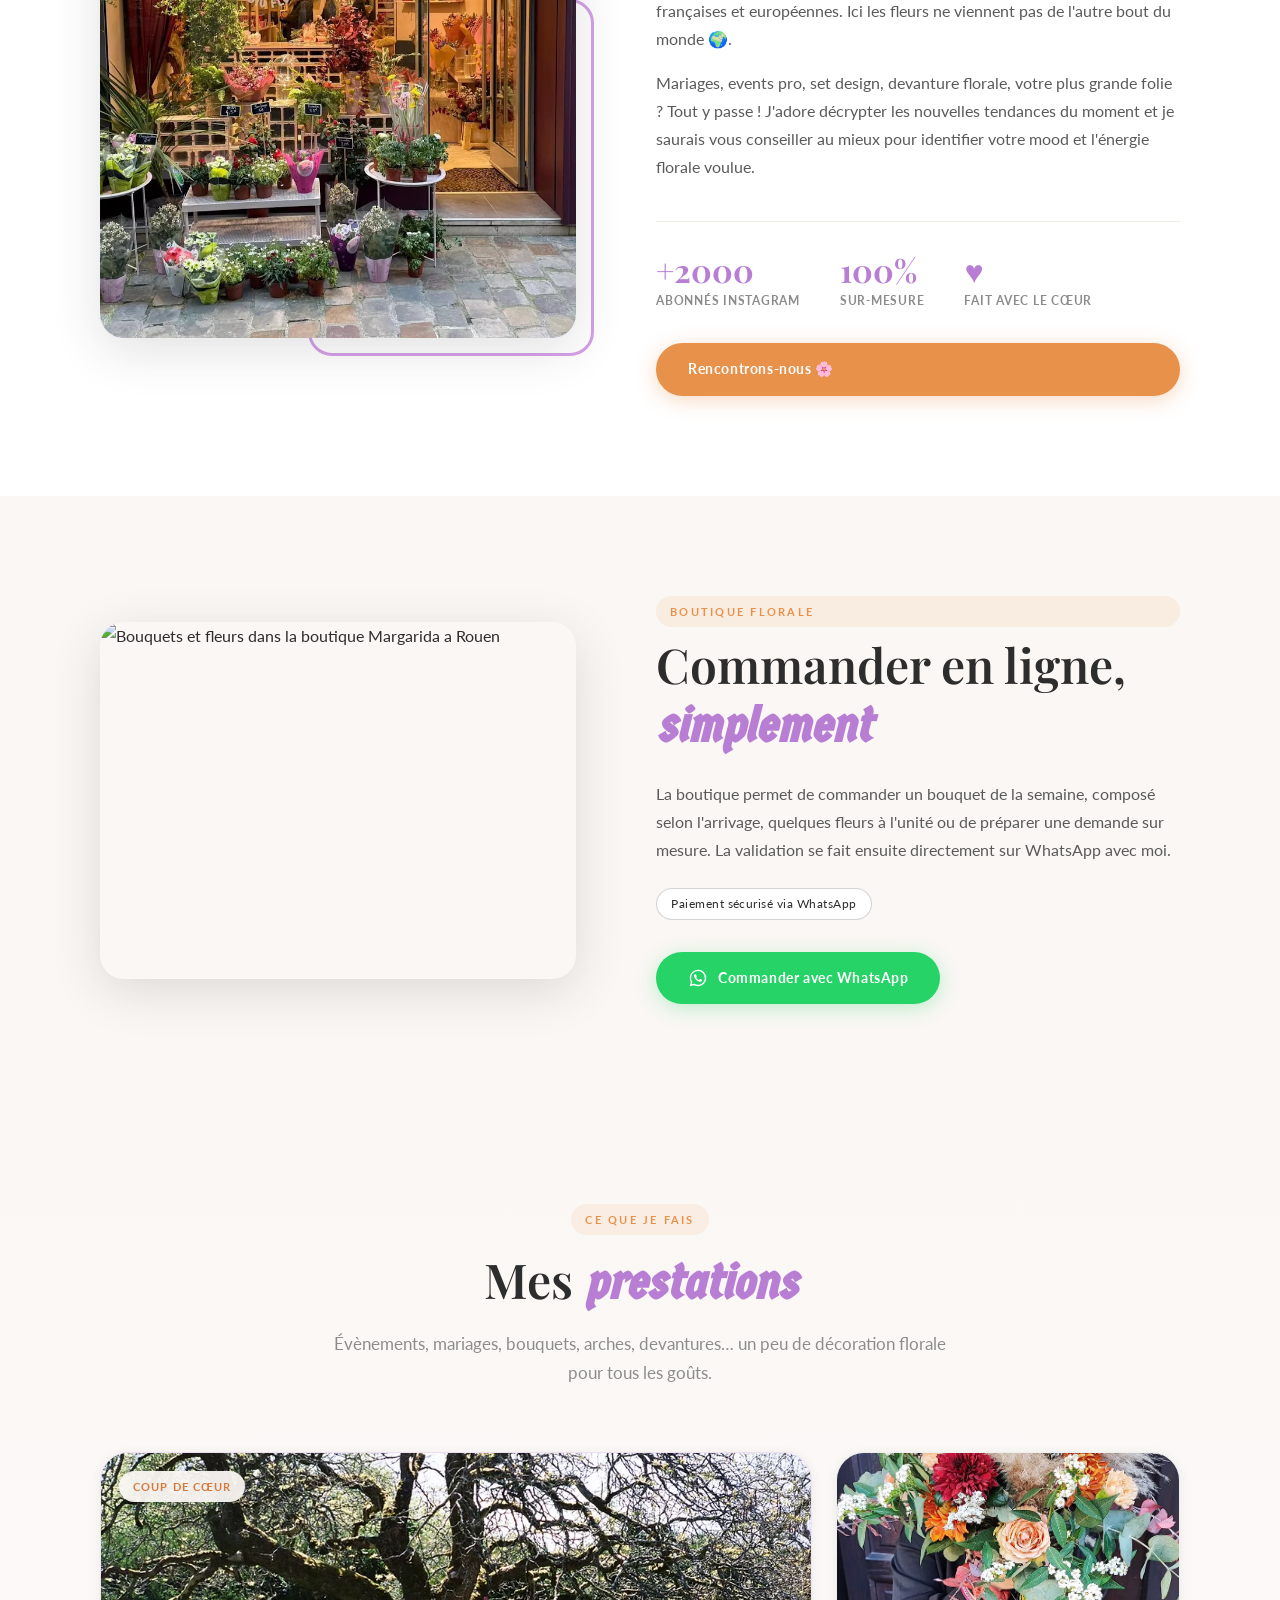
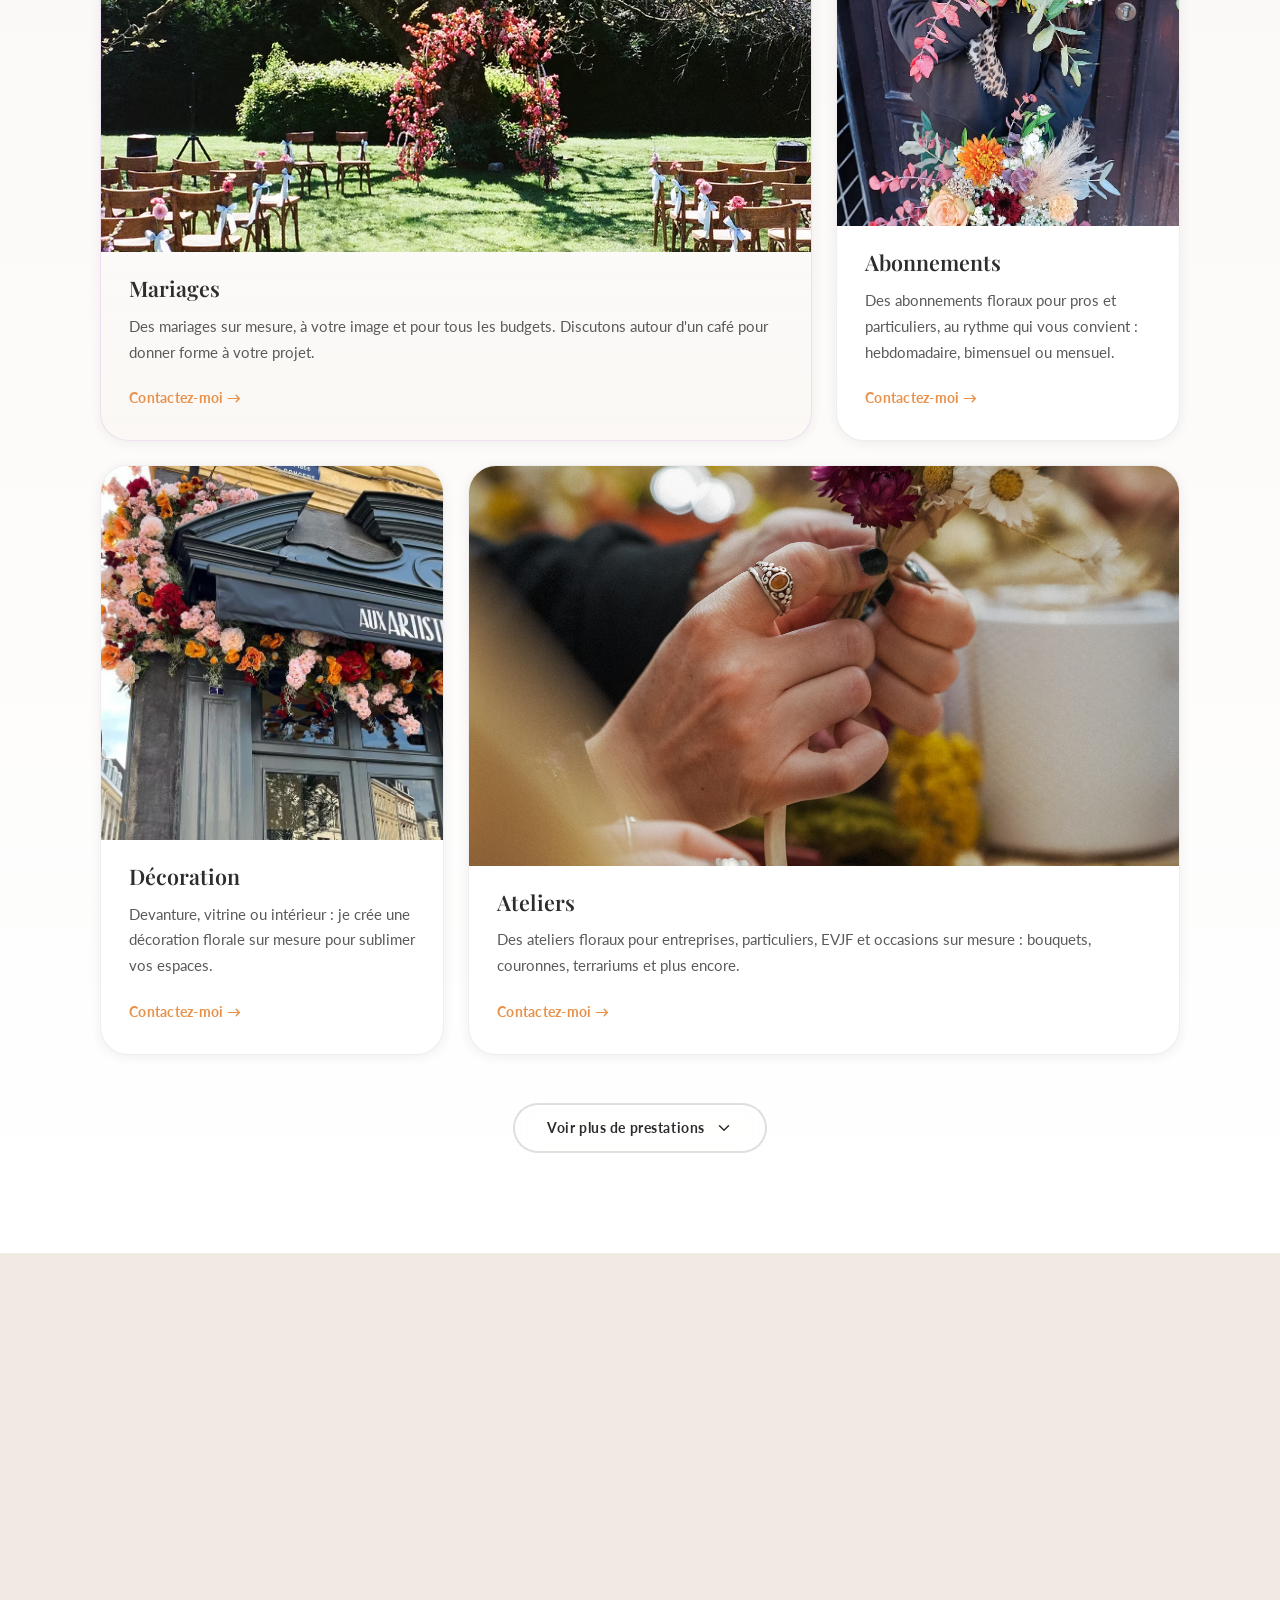
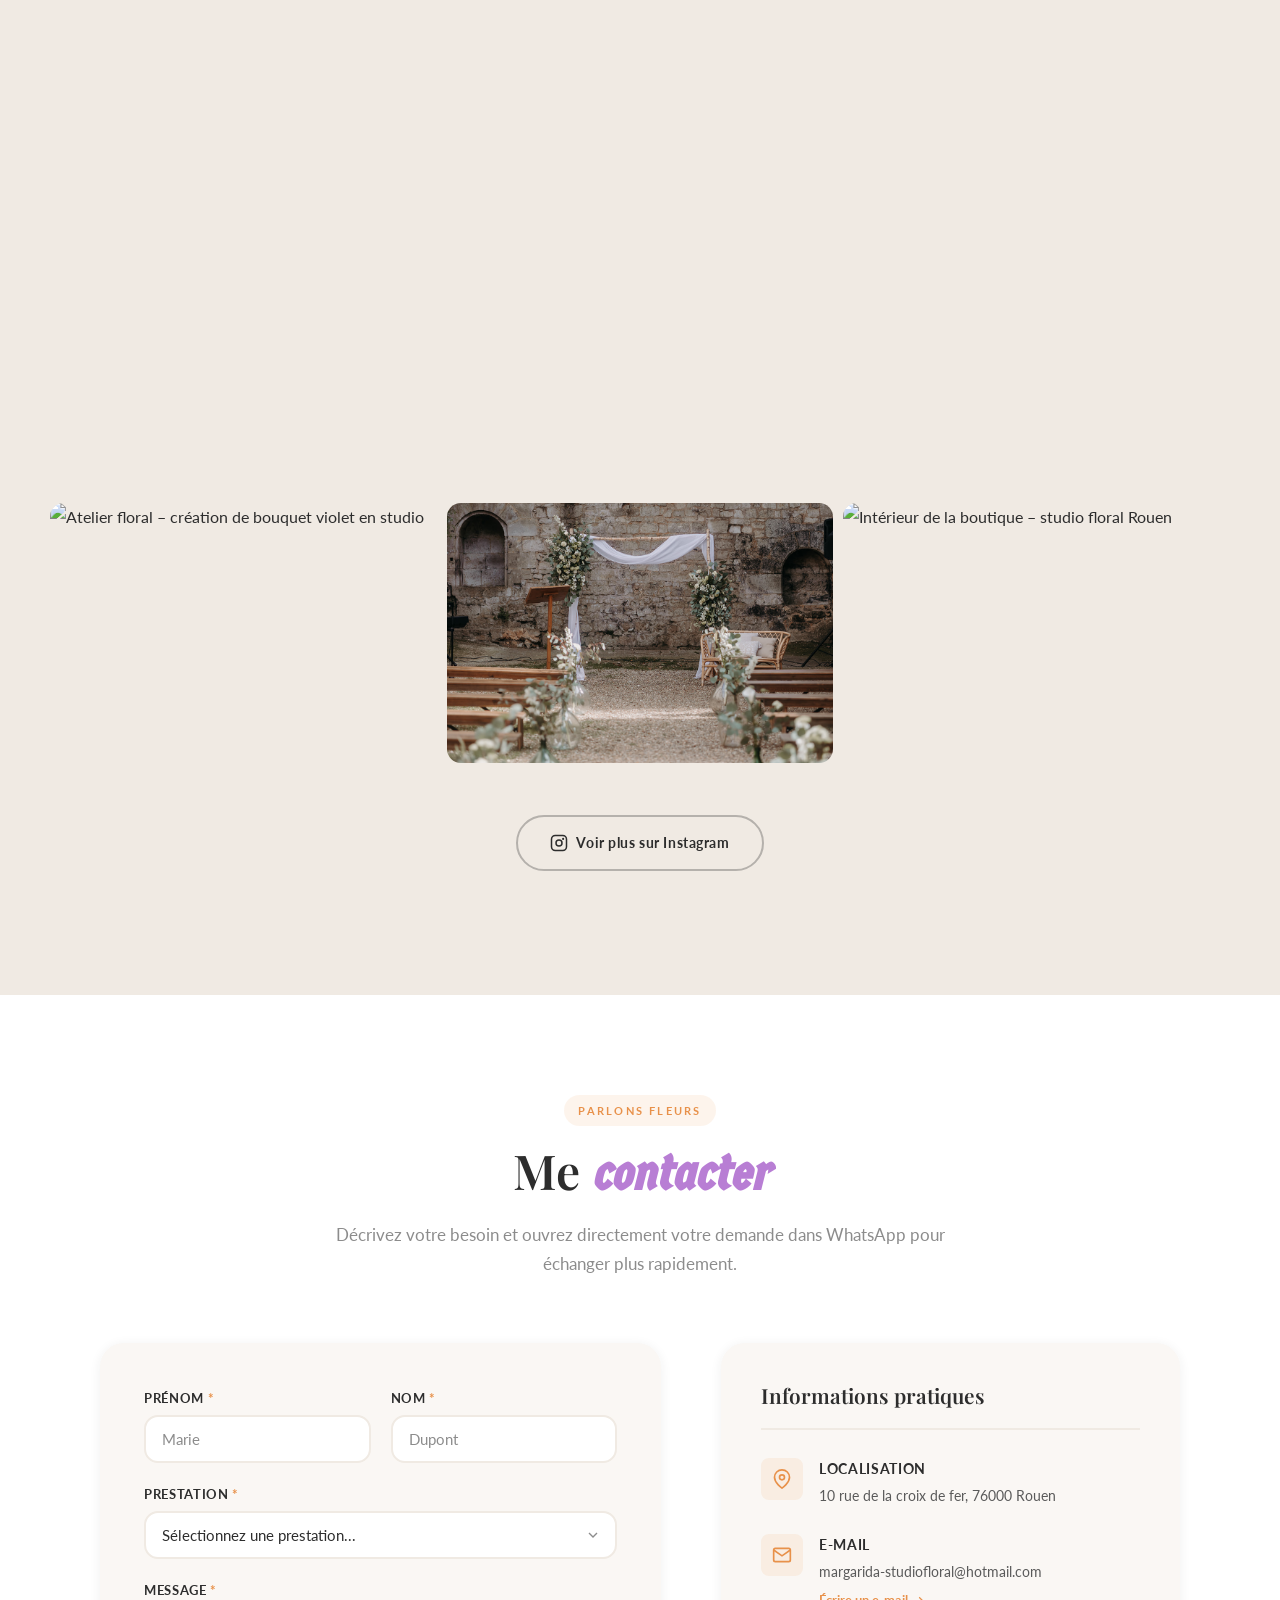
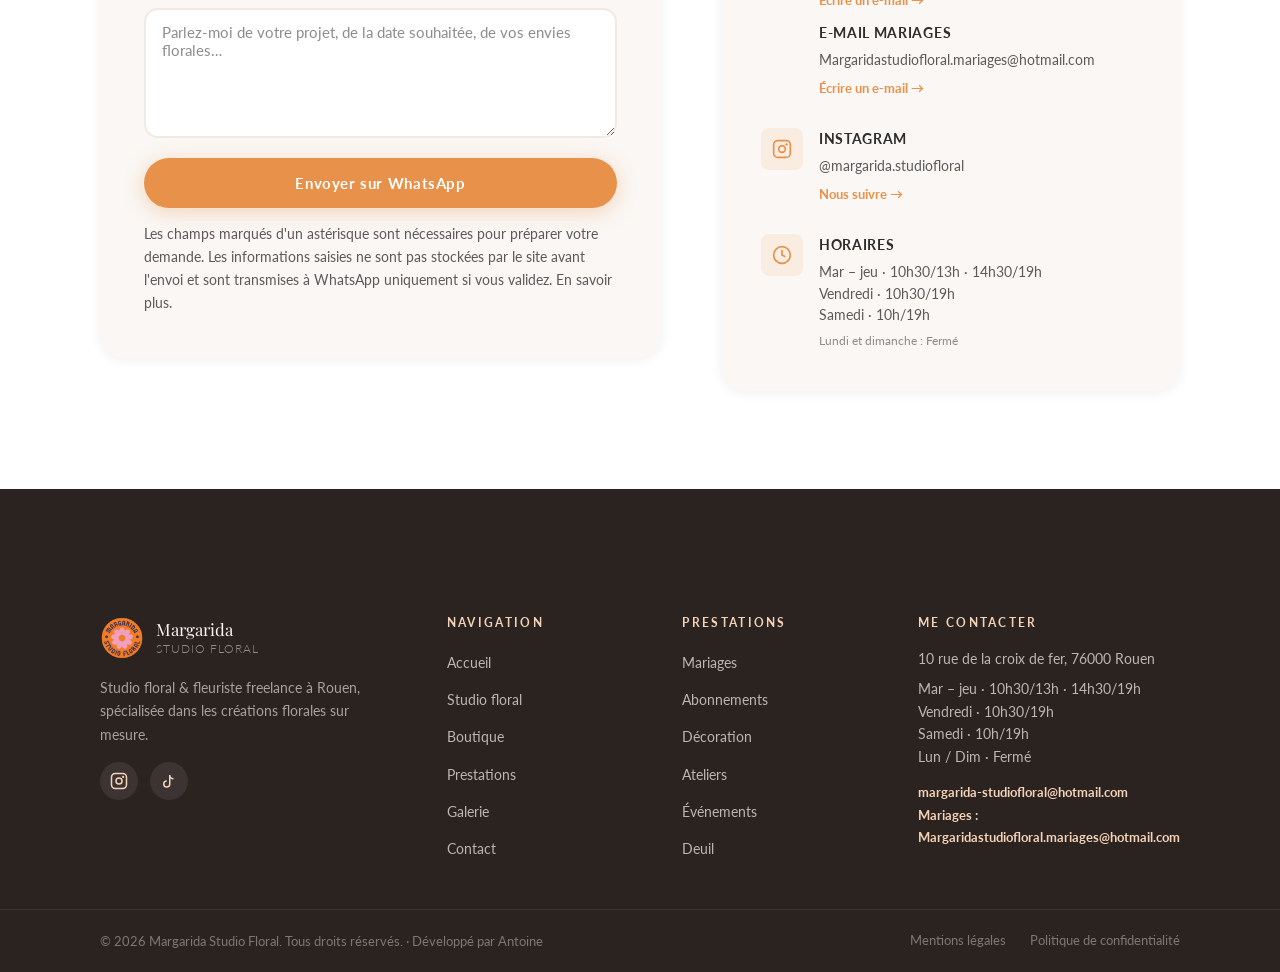
==== commit 3efb2ecc: "change presta deuil" ====
--- a/index.html
+++ b/index.html
@@ -339,7 +339,7 @@
         <p class="section-subtitle">Évènements, mariages, bouquets, arches, devantures… un peu de décoration florale pour tous les goûts.</p>
       </div>
 
-      <div class="services-grid">
+      <div class="services-grid" id="servicesGrid">
 
         <article class="service-card service-card--featured slide-up" style="--delay: 0s">
           <div class="service-badge">Coup de cœur</div>
@@ -428,7 +428,7 @@
           <a href="#contact" class="service-link">Contactez-moi →</a>
         </article>
 
-        <article class="service-card service-card--deuil slide-up" style="--delay: 0.50s">
+        <article class="service-card slide-up" style="--delay: 0.50s">
           <div class="service-icon" aria-hidden="true">
             <svg viewBox="0 0 52 52" fill="none" xmlns="http://www.w3.org/2000/svg">
               <path d="M26 44 V22" stroke="#E8914A" stroke-width="2.2" stroke-linecap="round"/>
@@ -445,6 +445,13 @@
           <a href="#contact" class="service-link">Contactez-moi →</a>
         </article>
 
+      </div>
+
+      <div class="services-more">
+        <button type="button" class="btn btn-ghost services-more-btn" aria-expanded="false" aria-controls="servicesGrid">
+          <span class="services-more-label">Voir plus de prestations</span>
+          <svg class="services-more-icon" viewBox="0 0 24 24" fill="none" aria-hidden="true"><path d="M6 9l6 6 6-6" stroke="currentColor" stroke-width="2" stroke-linecap="round" stroke-linejoin="round"/></svg>
+        </button>
       </div>
     </div>
   </section>
--- a/style.css
+++ b/style.css
@@ -1200,8 +1200,6 @@
   border-color: rgba(212, 160, 232, 0.3);
 }
 .service-card--featured:hover { border-color: rgba(184, 126, 212, 0.45); }
-
-.service-card--deuil { grid-column: 5 / span 4; }
 
 .service-badge {
   position: absolute;
@@ -1860,7 +1858,6 @@
   }
   .service-card { grid-column: span 1; }
   .service-card--featured { grid-column: 1 / -1; }
-  .service-card--deuil { grid-column: 1 / -1; justify-self: center; width: calc(50% - 12px); }
 
   .gallery-grid {
     grid-template-columns: repeat(2, 1fr);
@@ -2021,7 +2018,6 @@
   }
   .service-card h3 { padding-top: 22px; }
   .service-card > .service-link { padding-bottom: 24px; }
-  .service-card--deuil { grid-column: span 1; justify-self: stretch; width: auto; }
 
   /* Gallery */
   .gallery-grid {
@@ -2188,3 +2184,86 @@
   font-style: italic;
   border: 1px dashed var(--orange-lt);
 }
+
+
+/* ============================================================
+   PRESTATIONS — GRILLE EN QUINCONCE + BOUTON "VOIR PLUS"
+============================================================ */
+
+/* Ordi + tablette : grande / petite, puis petite / grande, etc. */
+@media (min-width: 769px) {
+  .services-grid {
+    grid-template-columns: repeat(12, minmax(0, 1fr));
+  }
+  .services-grid > .service-card:nth-child(4n + 1),
+  .services-grid > .service-card:nth-child(4n) {
+    grid-column: span 8;
+  }
+  .services-grid > .service-card:nth-child(4n + 2),
+  .services-grid > .service-card:nth-child(4n + 3) {
+    grid-column: span 4;
+  }
+  .services-grid > .service-card:nth-child(4n + 1) .service-media,
+  .services-grid > .service-card:nth-child(4n) .service-media {
+    aspect-ratio: 16 / 9;
+  }
+  /* Petites cartes : la photo s'étire pour remplir la hauteur (pas de vide blanc) */
+  .services-grid > .service-card:nth-child(4n + 2) .service-media,
+  .services-grid > .service-card:nth-child(4n + 3) .service-media {
+    flex: 1 0 auto;
+  }
+  .services-grid > .service-card:nth-child(4n + 2) > p,
+  .services-grid > .service-card:nth-child(4n + 3) > p {
+    flex: 0 0 auto;
+  }
+  /* 4 cartes visibles avant "Voir plus" */
+  .services-grid:not(.is-expanded) > .service-card:nth-child(n + 5) {
+    display: none;
+  }
+}
+
+/* Tablette : proportions un peu plus douces */
+@media (min-width: 769px) and (max-width: 1024px) {
+  .services-grid > .service-card:nth-child(4n + 1),
+  .services-grid > .service-card:nth-child(4n) {
+    grid-column: span 7;
+  }
+  .services-grid > .service-card:nth-child(4n + 2),
+  .services-grid > .service-card:nth-child(4n + 3) {
+    grid-column: span 5;
+  }
+}
+
+/* Téléphone : 3 cartes visibles avant "Voir plus" */
+@media (max-width: 768px) {
+  .services-grid:not(.is-expanded) > .service-card:nth-child(n + 4) {
+    display: none;
+  }
+}
+
+.services-more {
+  display: flex;
+  justify-content: center;
+  margin-top: 48px;
+}
+.services-more[hidden] { display: none; }
+
+.services-more-icon {
+  width: 18px;
+  height: 18px;
+  transition: transform var(--transition);
+}
+.services-more-btn[aria-expanded="true"] .services-more-icon {
+  transform: rotate(180deg);
+}
+
+/* Apparition des cartes après "Voir plus" */
+.service-card.is-revealing {
+  animation: serviceReveal 0.7s cubic-bezier(0.22, 0.61, 0.36, 1) backwards;
+  animation-delay: var(--reveal-delay, 0s);
+}
+
+@keyframes serviceReveal {
+  from { opacity: 0; transform: translateY(40px) scale(0.97); }
+  to   { opacity: 1; transform: translateY(0) scale(1); }
+}
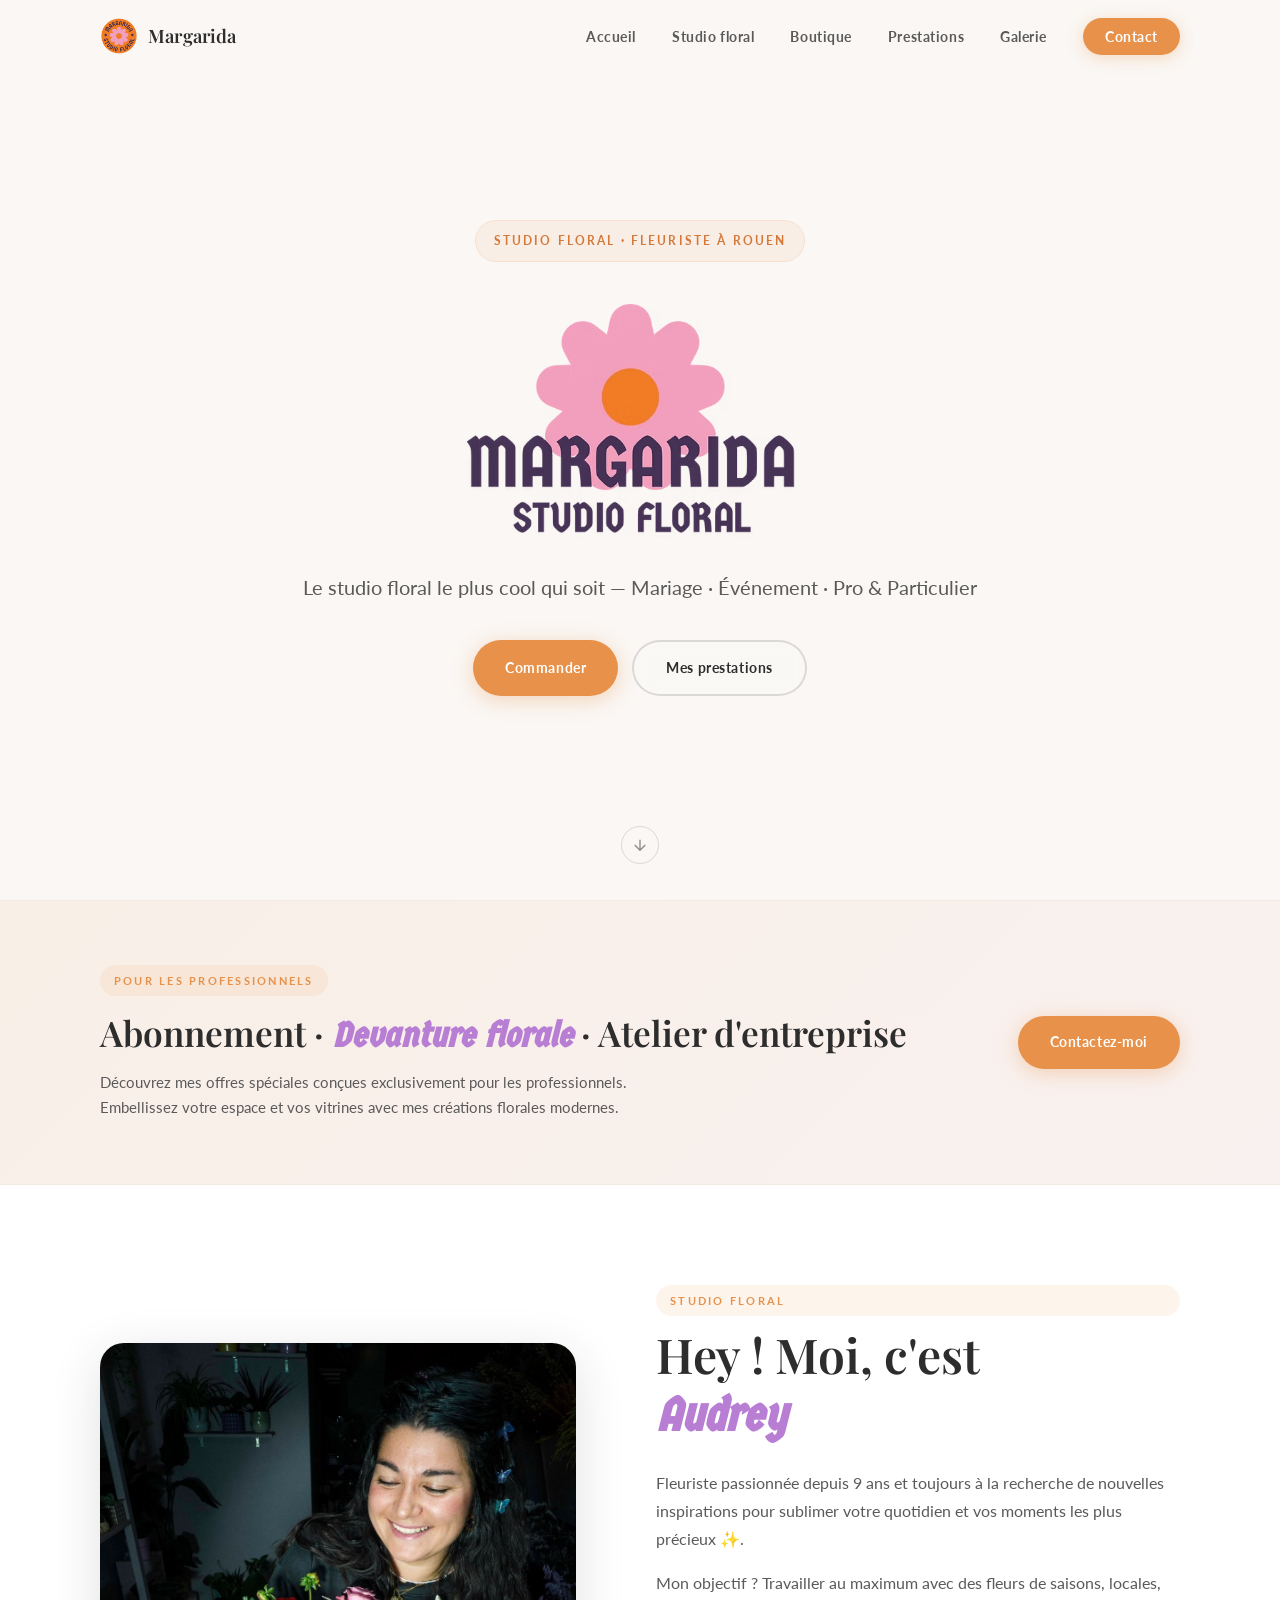
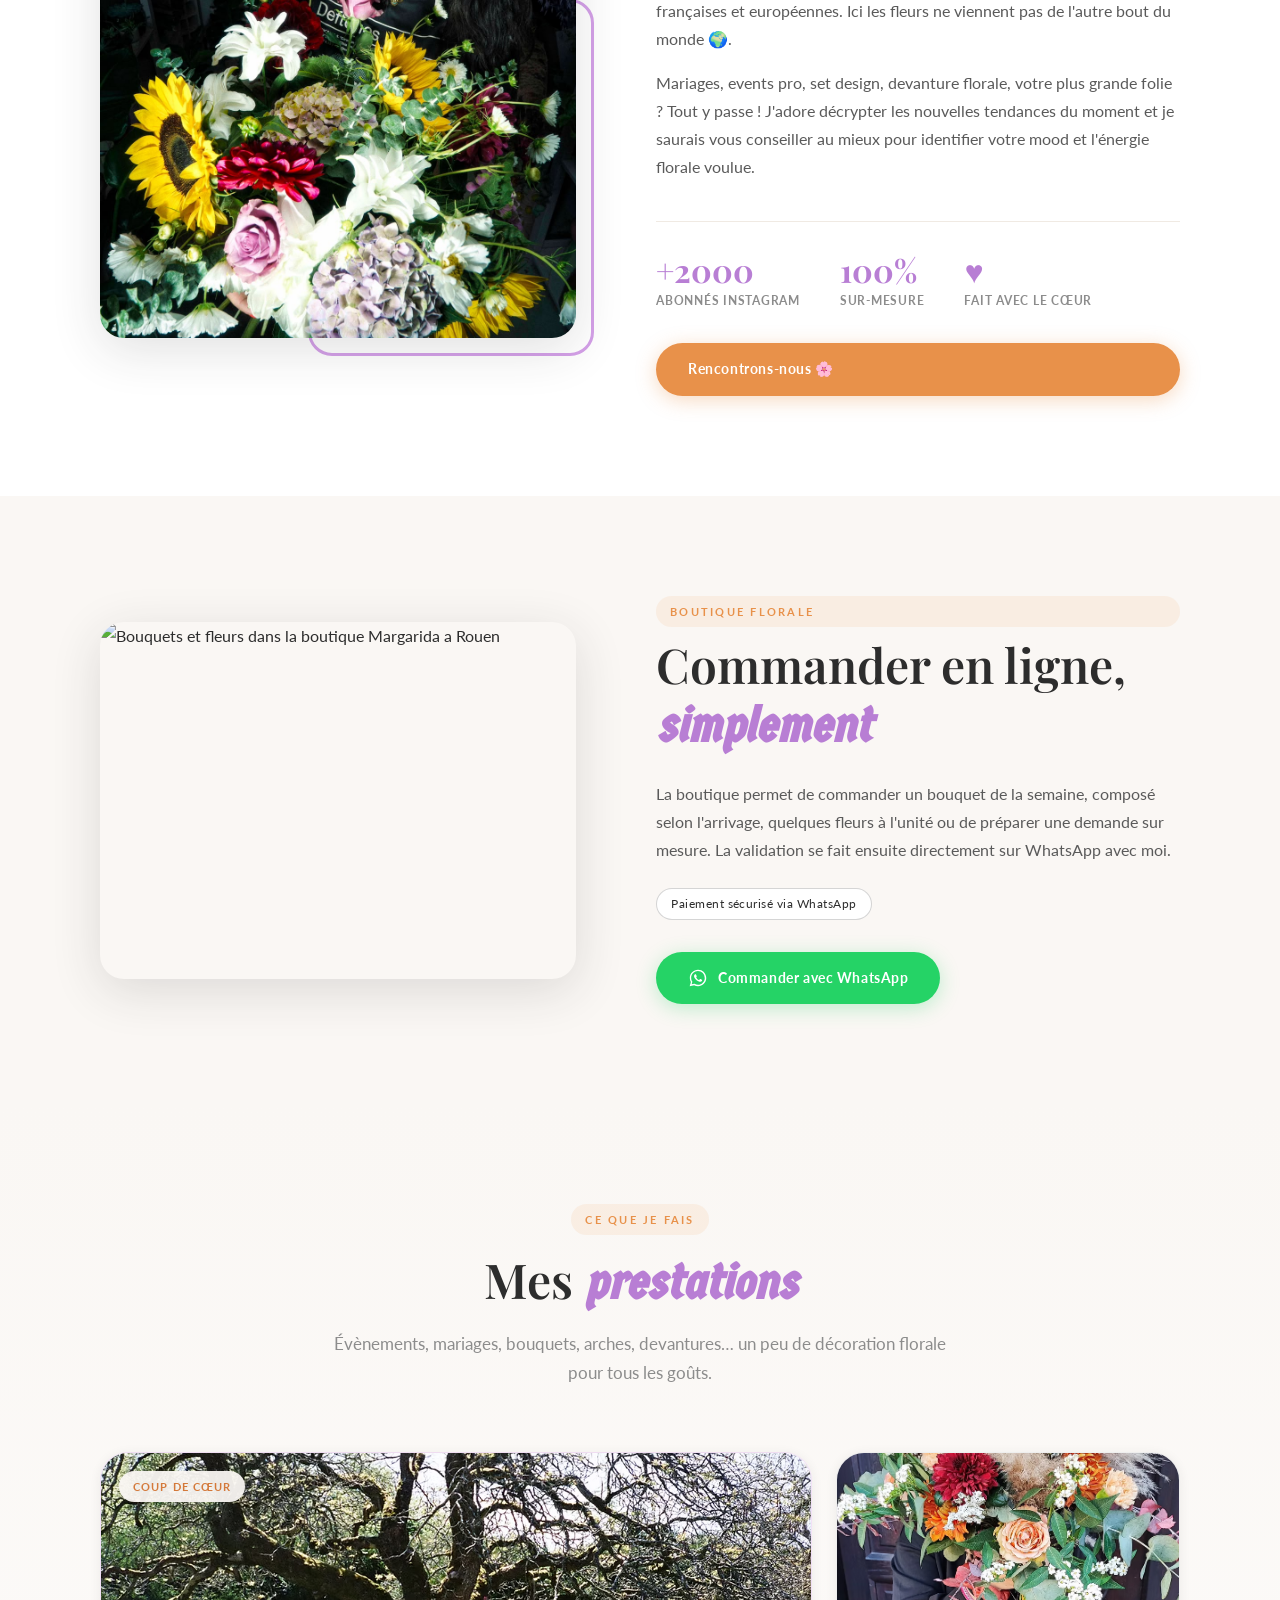
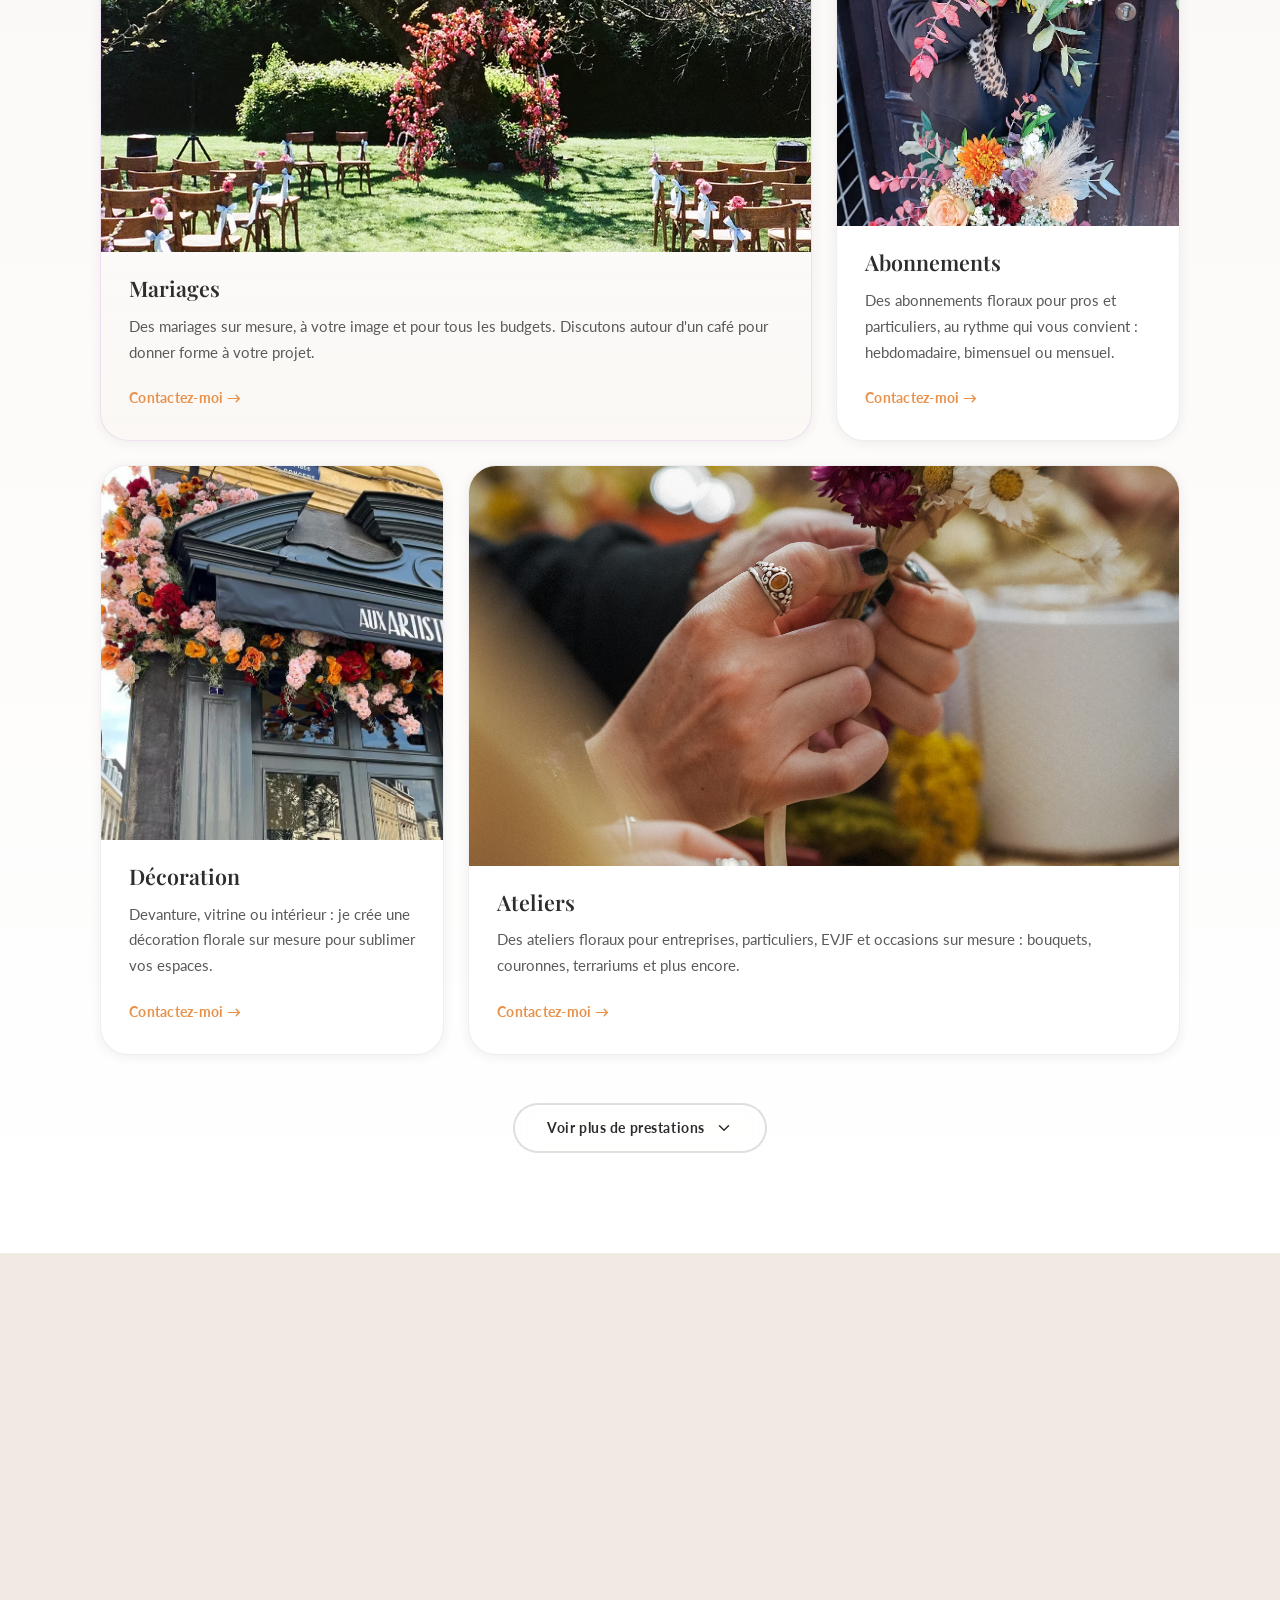
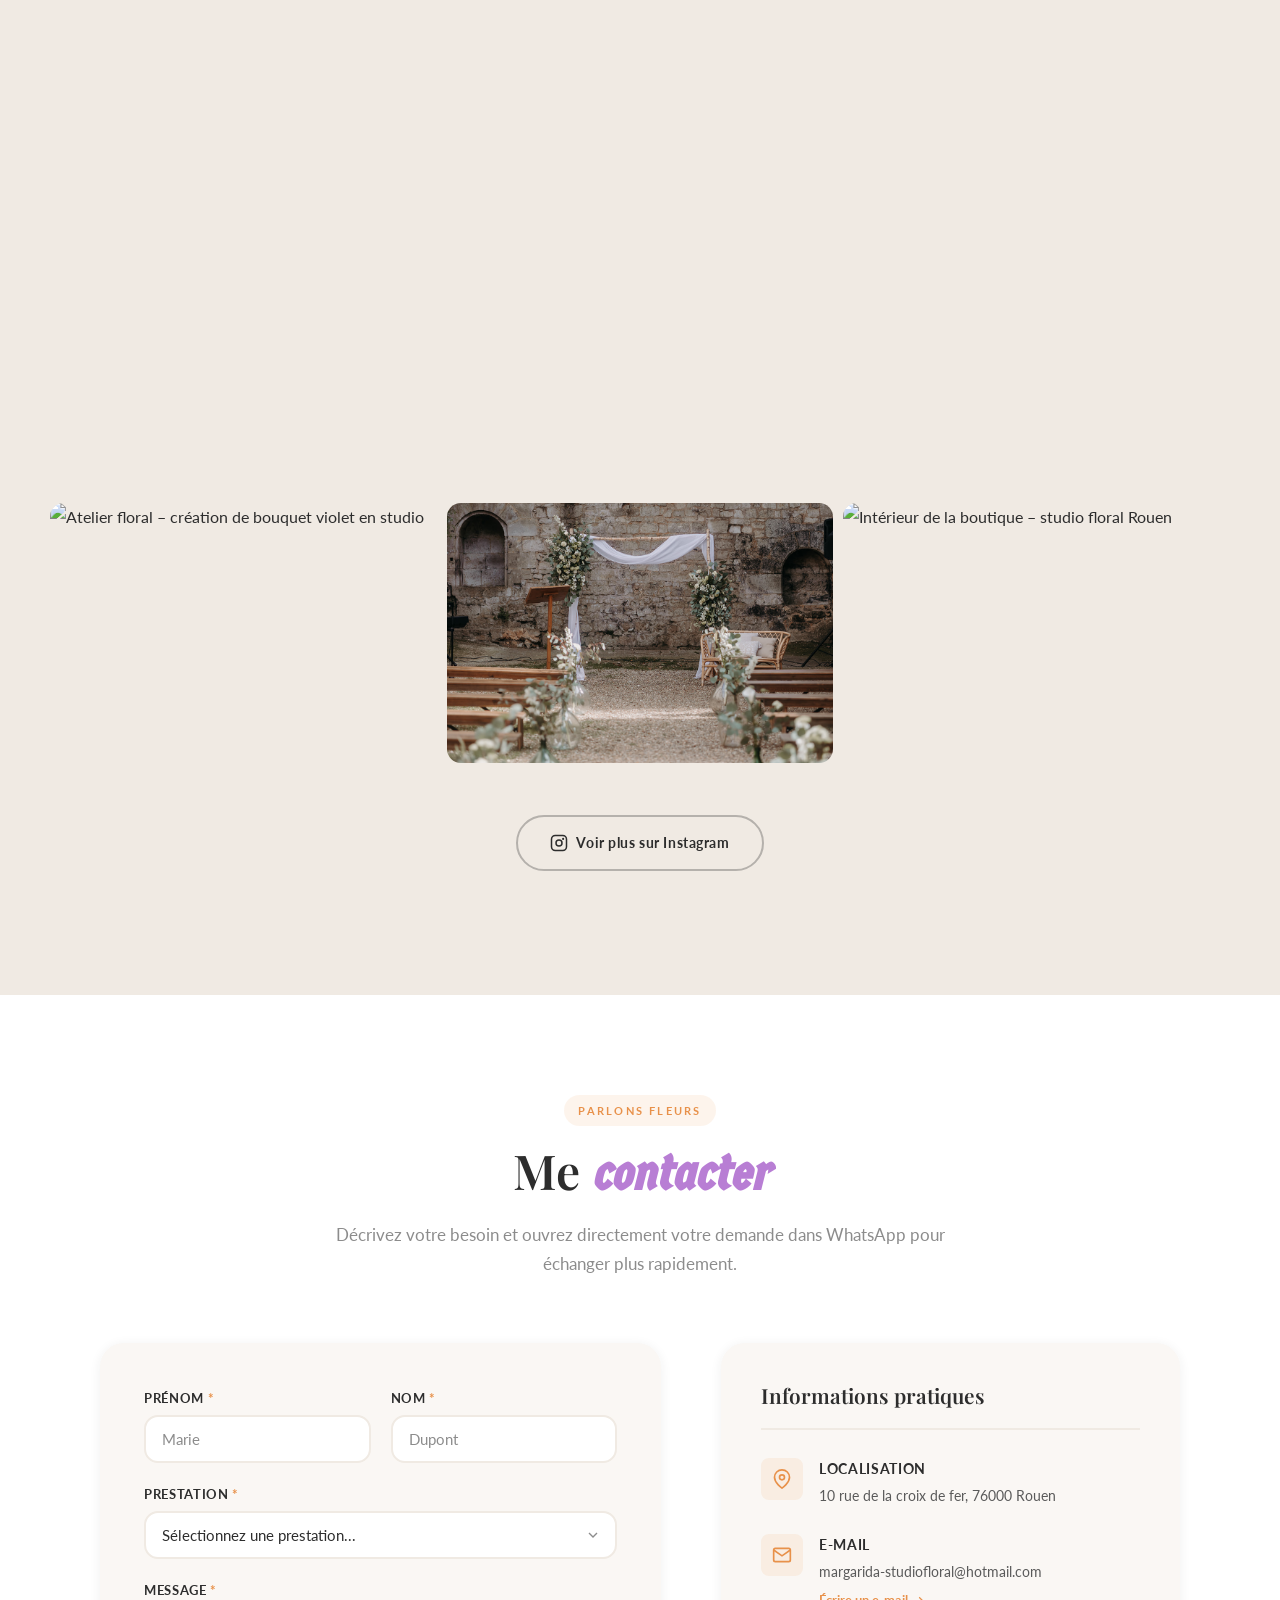
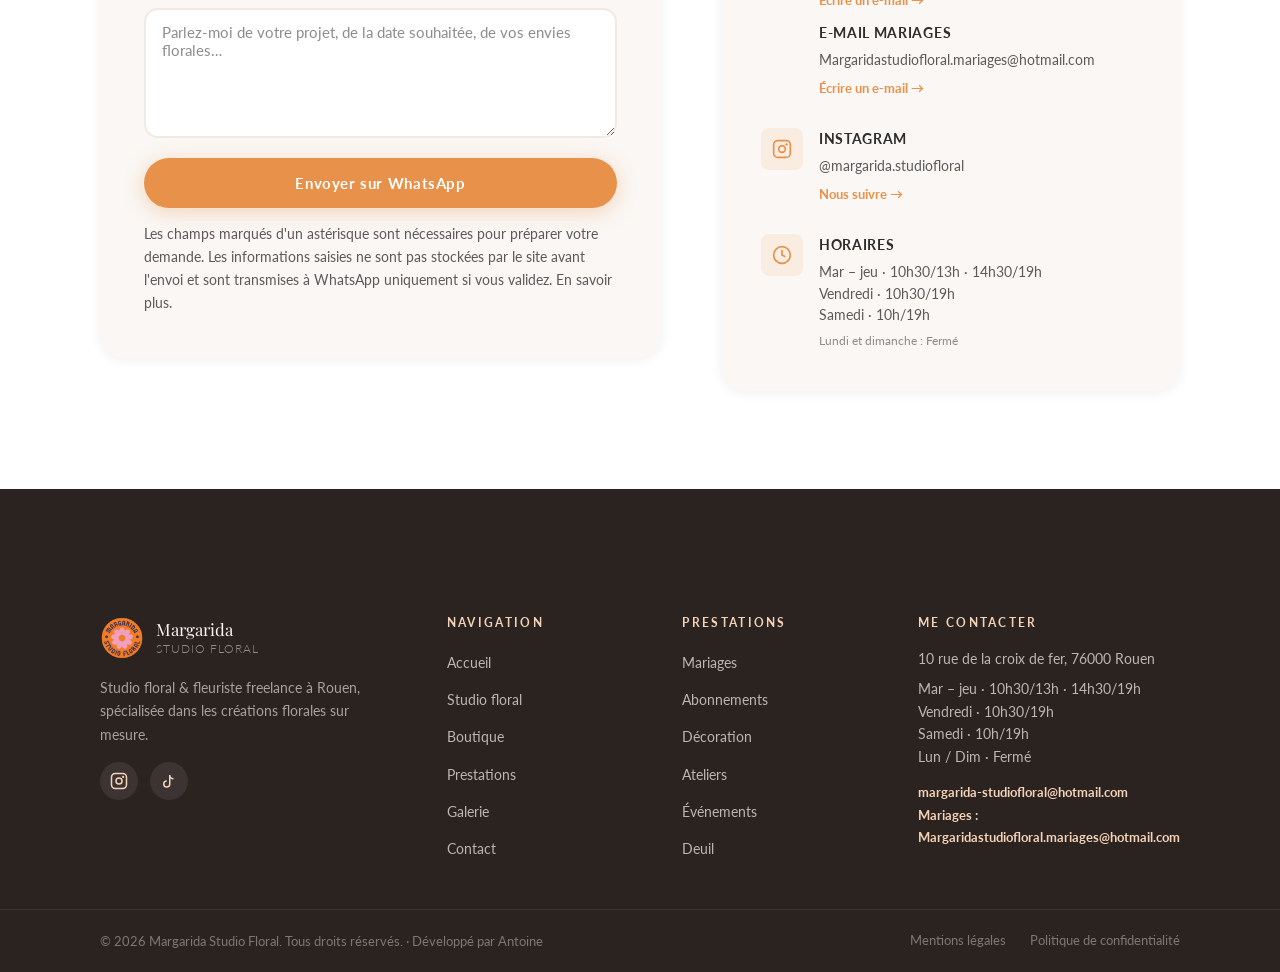
==== commit 1e3e49ea: "Merge branch 'main' of https://github.com/AntoineDev-fr/Margarida-Studio-Floral" ====
--- a/index.html
+++ b/index.html
@@ -263,7 +263,7 @@
         <div class="about-visual slide-left">
           <div class="about-frame">
             <div class="about-img-wrap">
-              <img src="assets/devanture2.webp" alt="Devanture du studio floral Margarida a Rouen" loading="lazy">
+              <img src="assets/about-photo-audrey.jpeg" alt="Devanture du studio floral Margarida a Rouen" loading="lazy">
             </div>
             <div class="about-frame-accent"></div>
           </div>
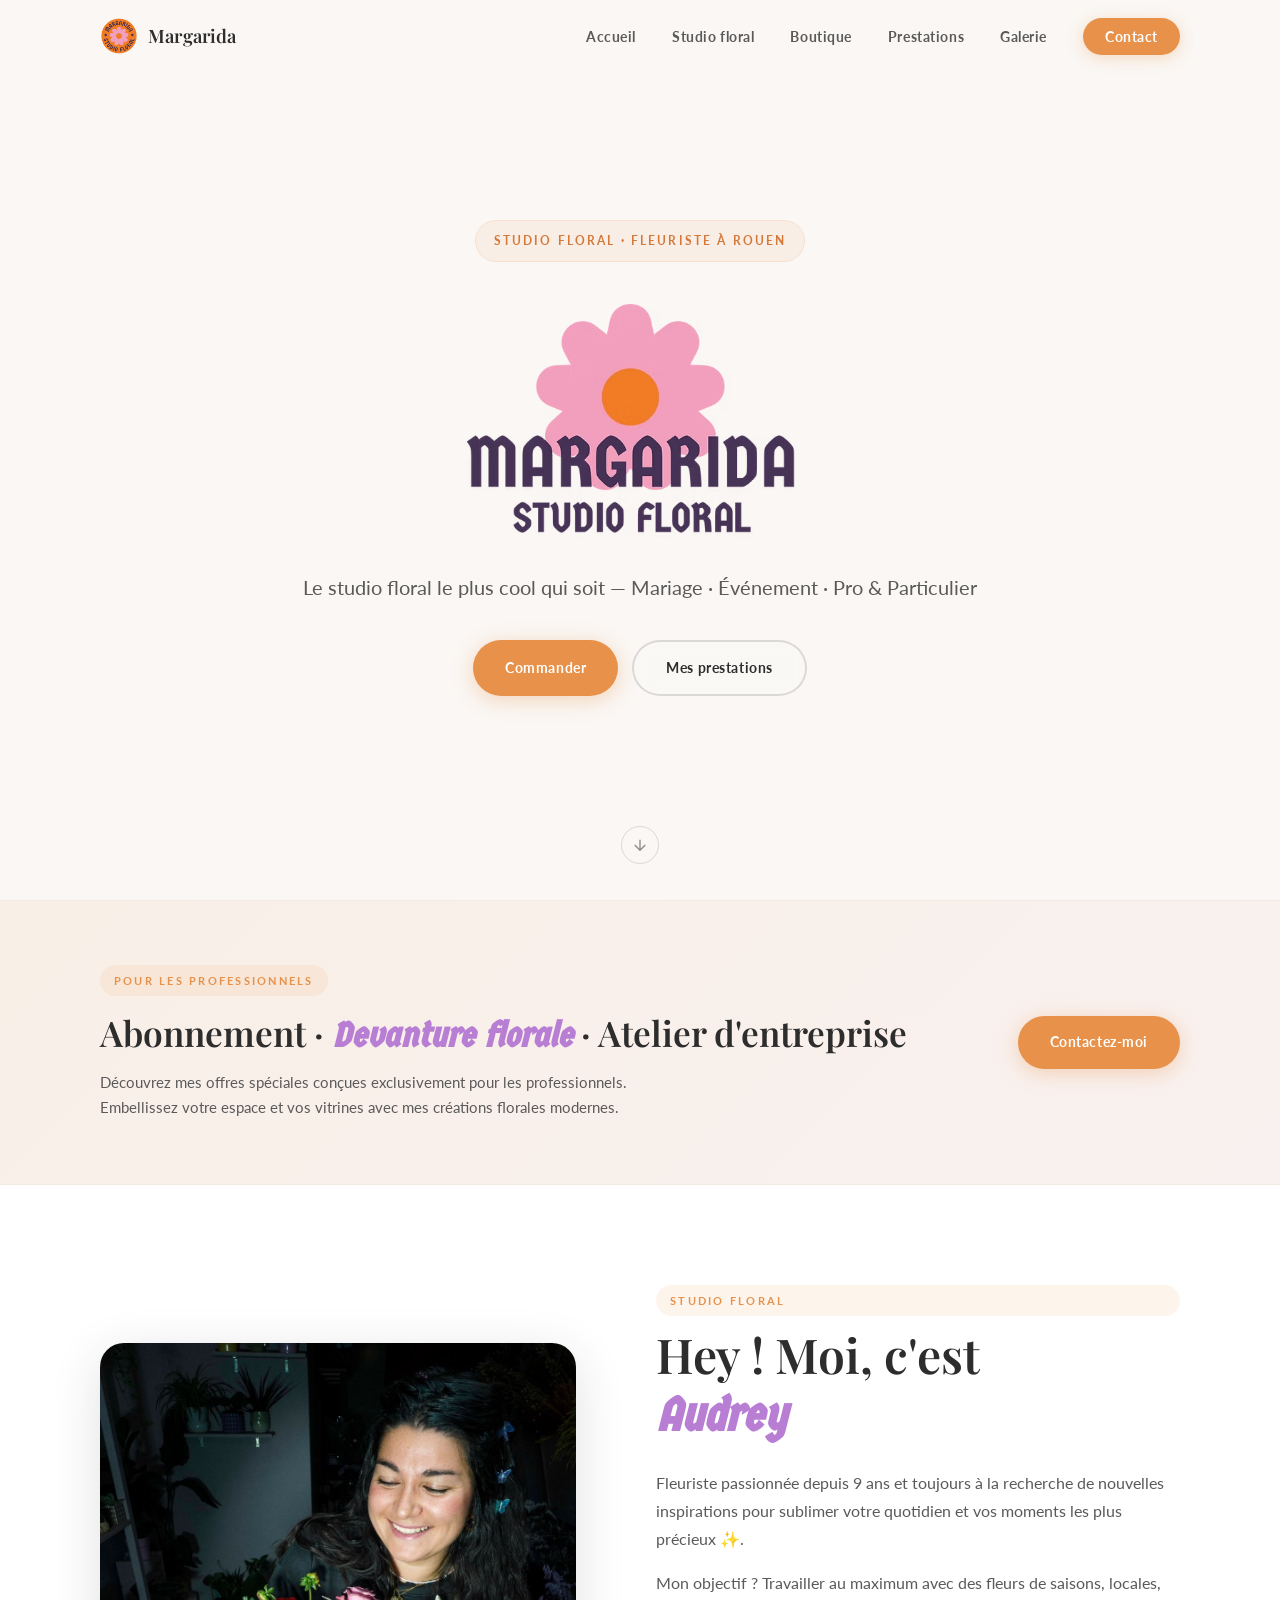
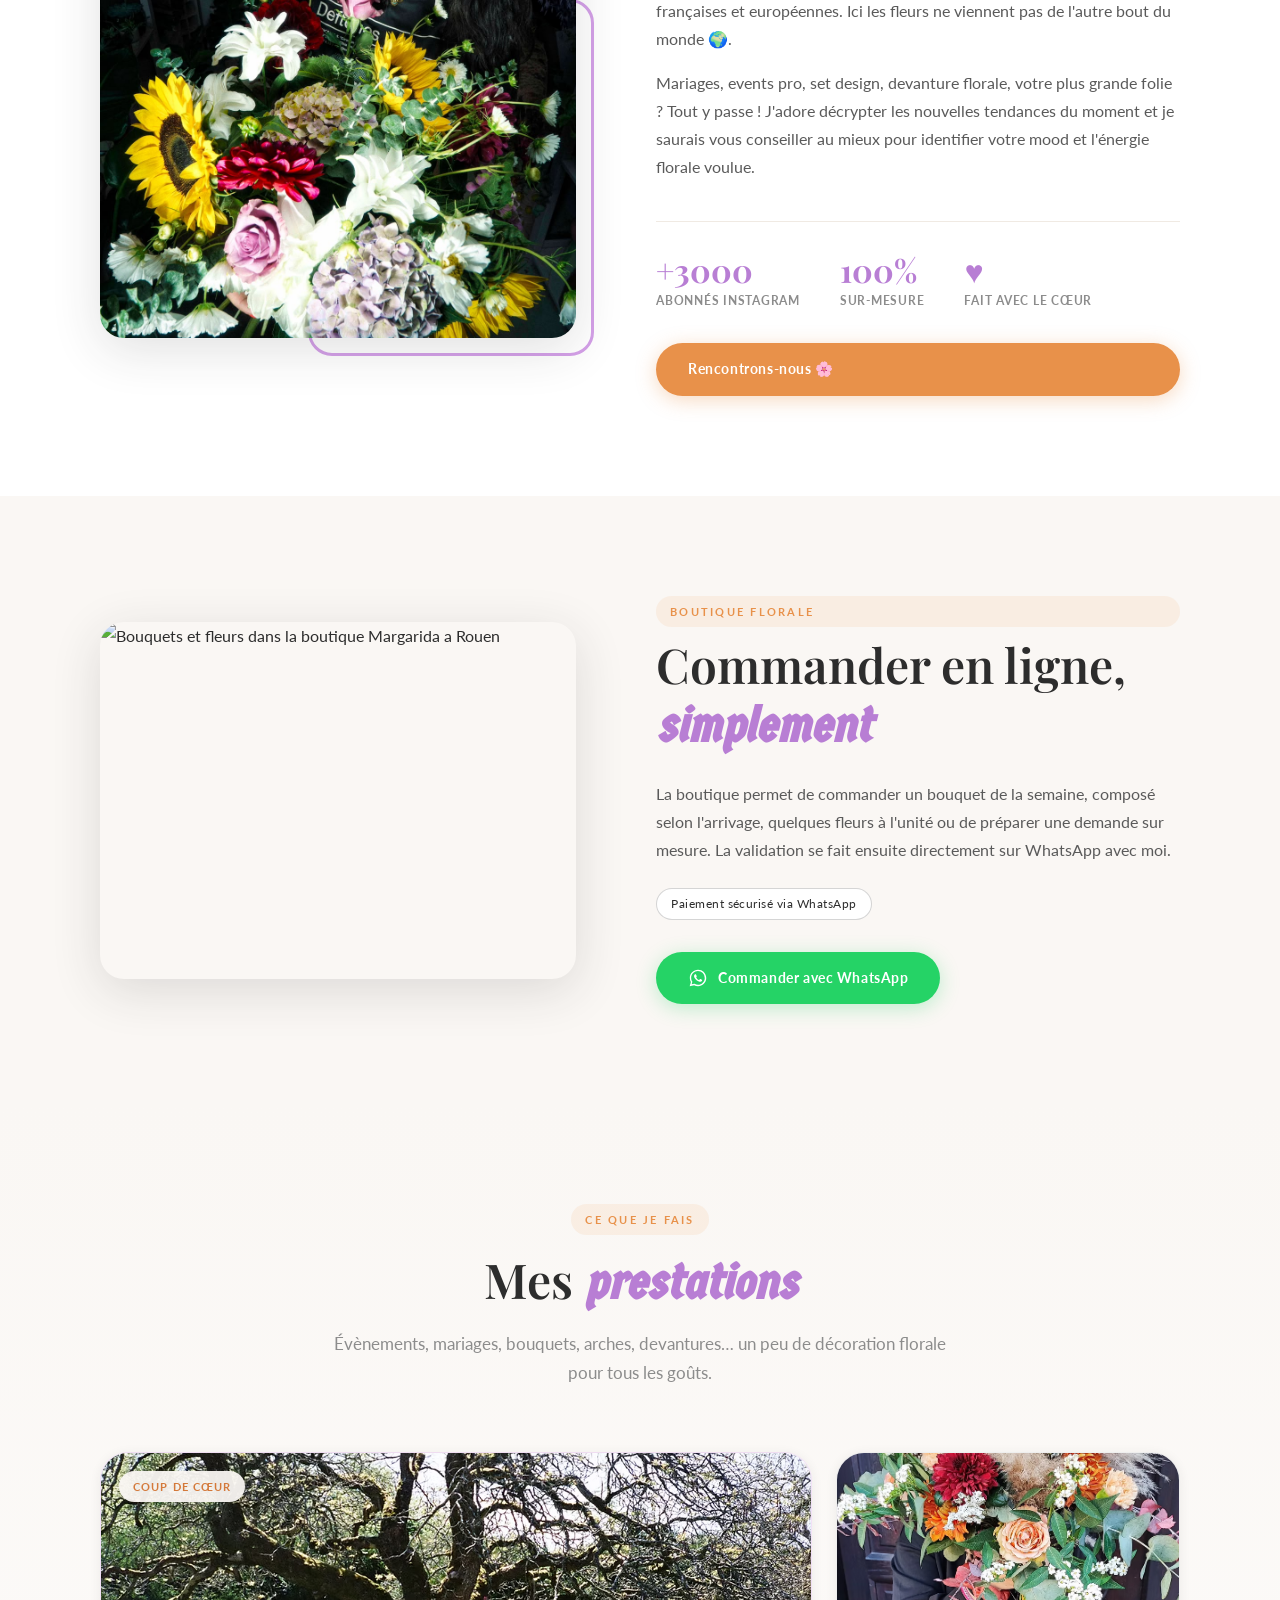
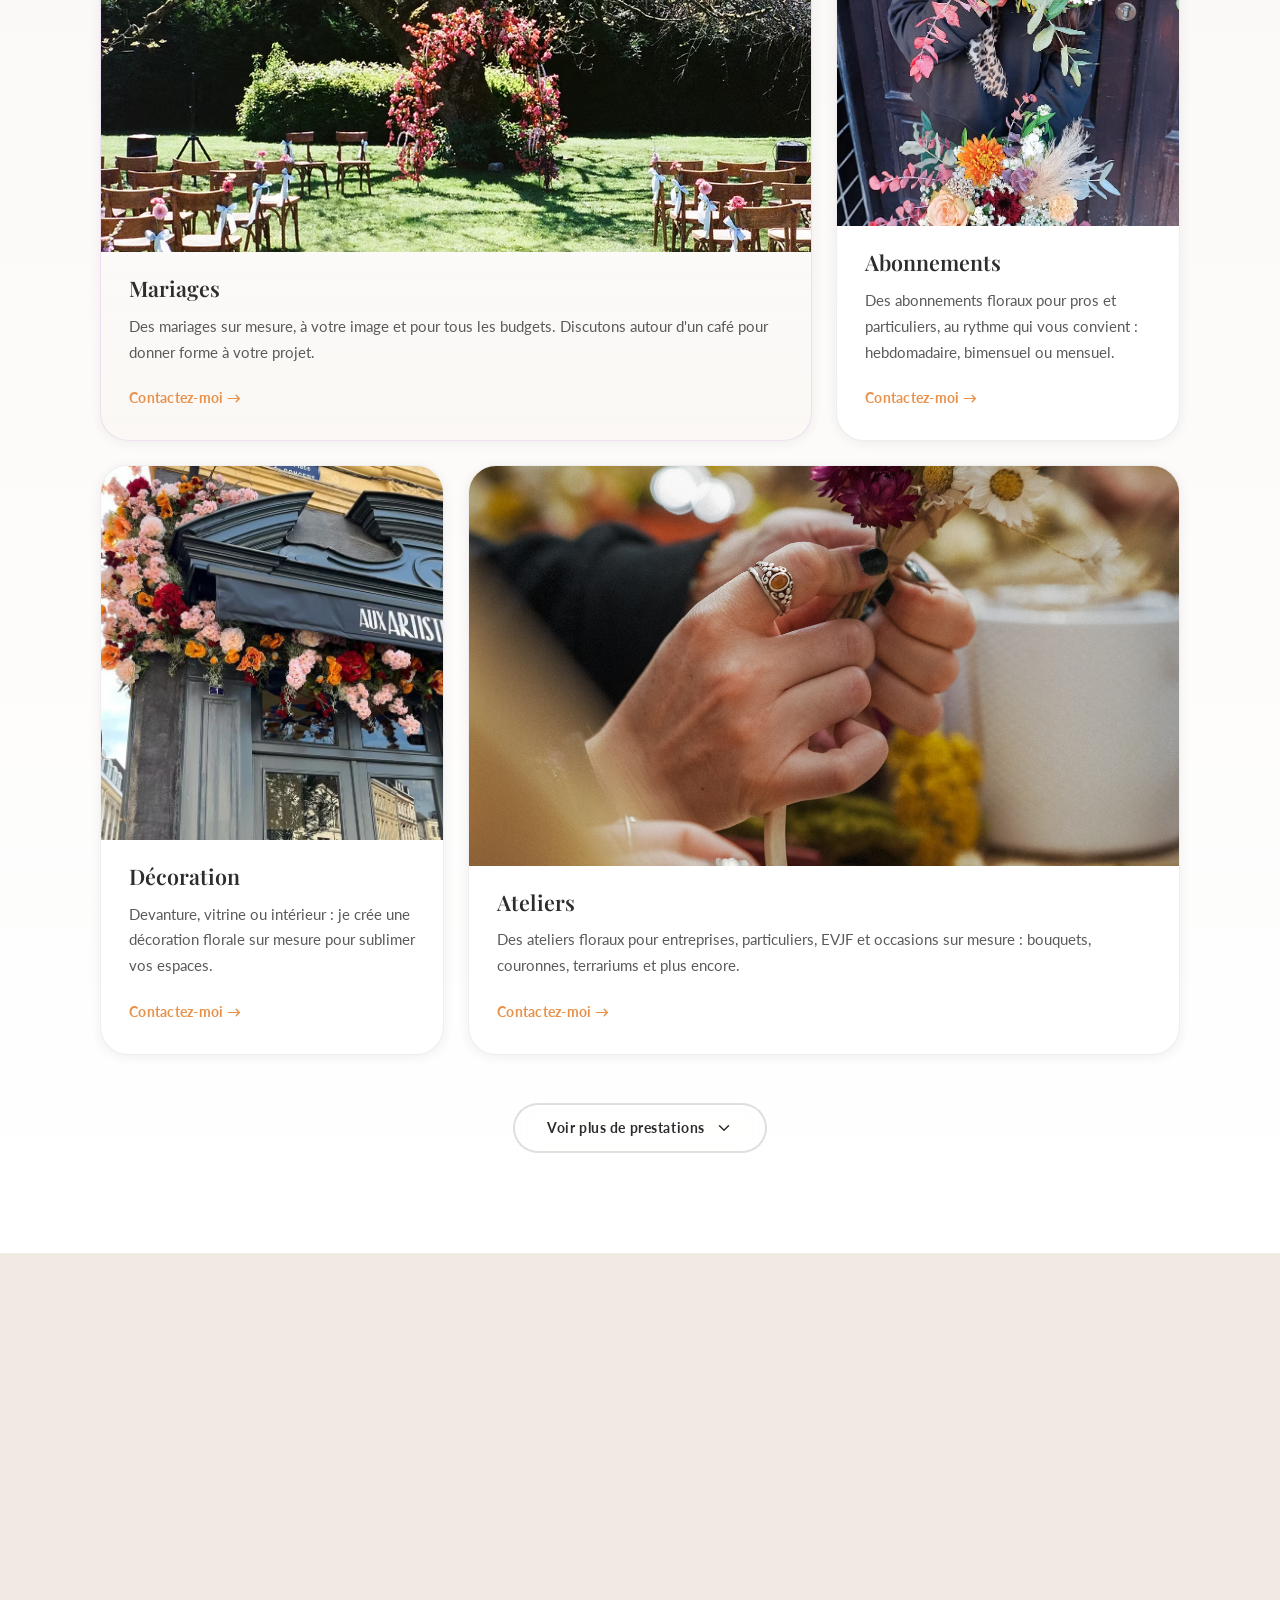
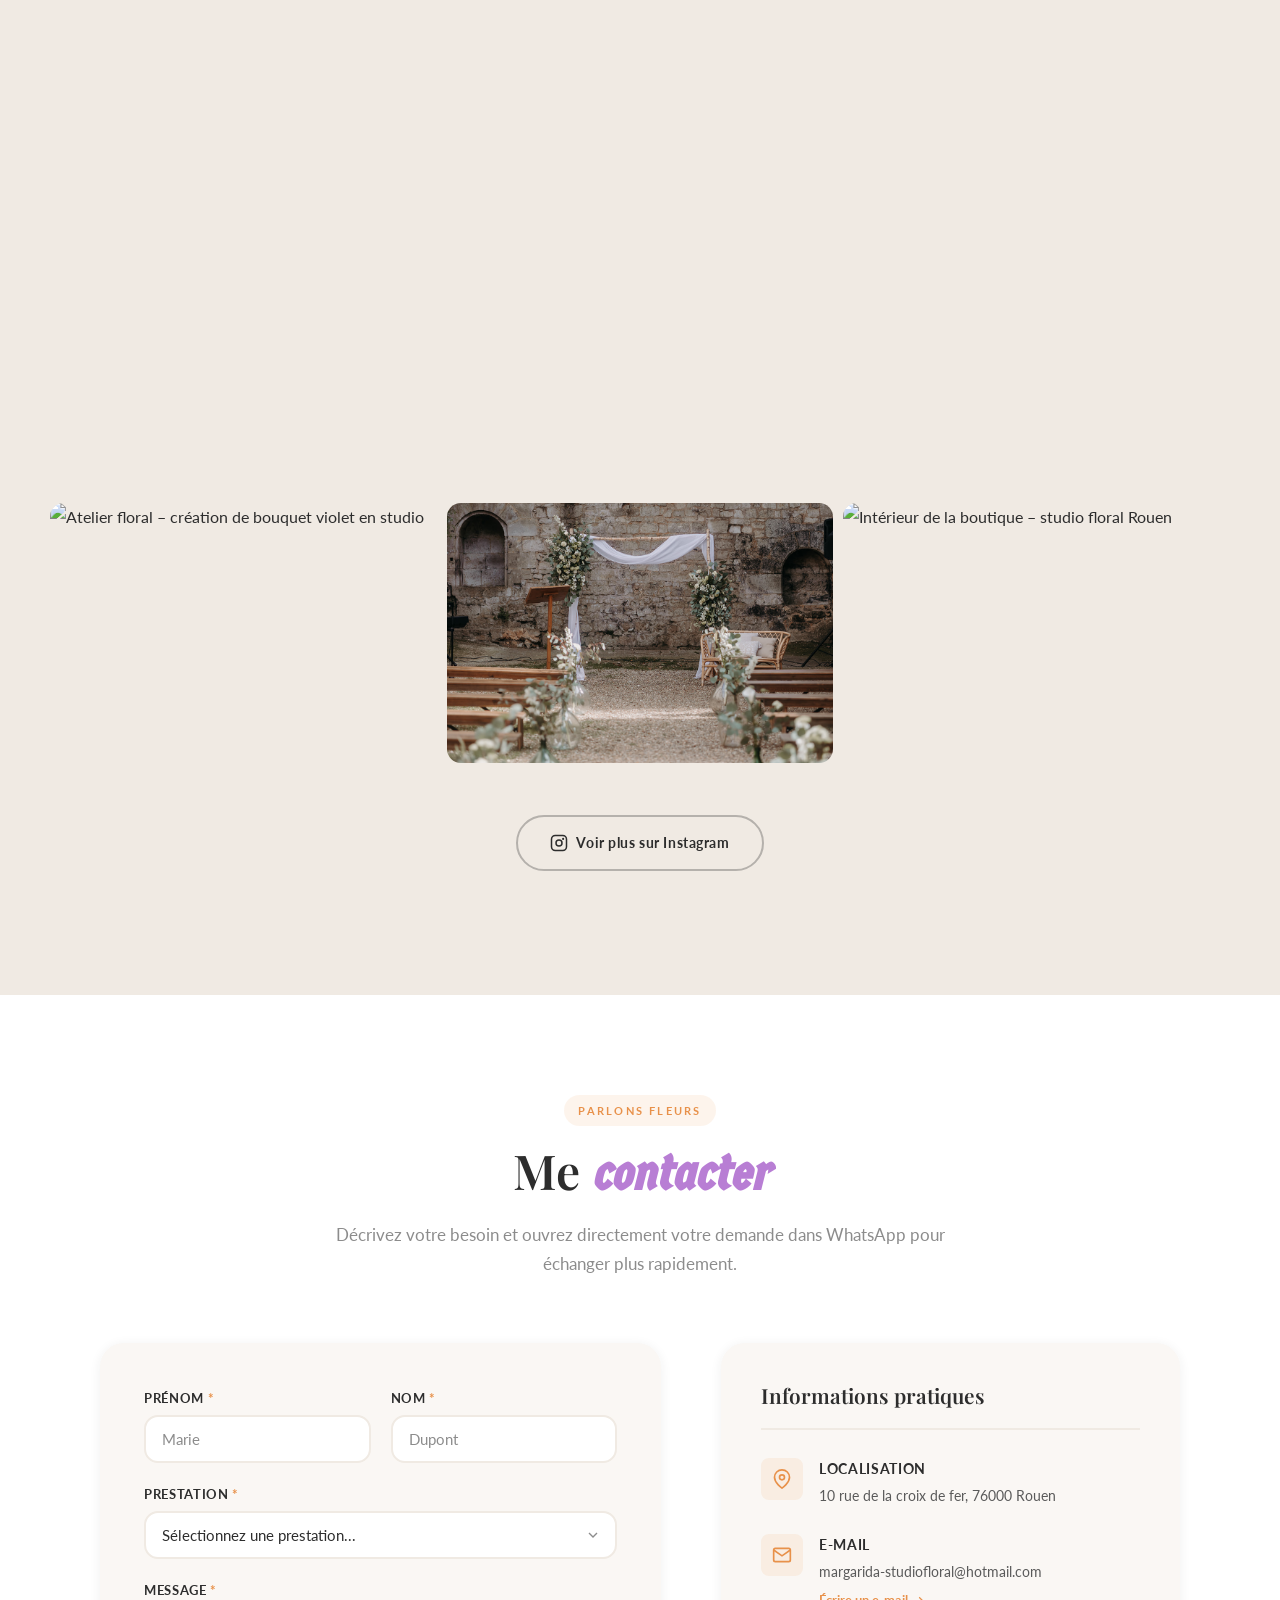
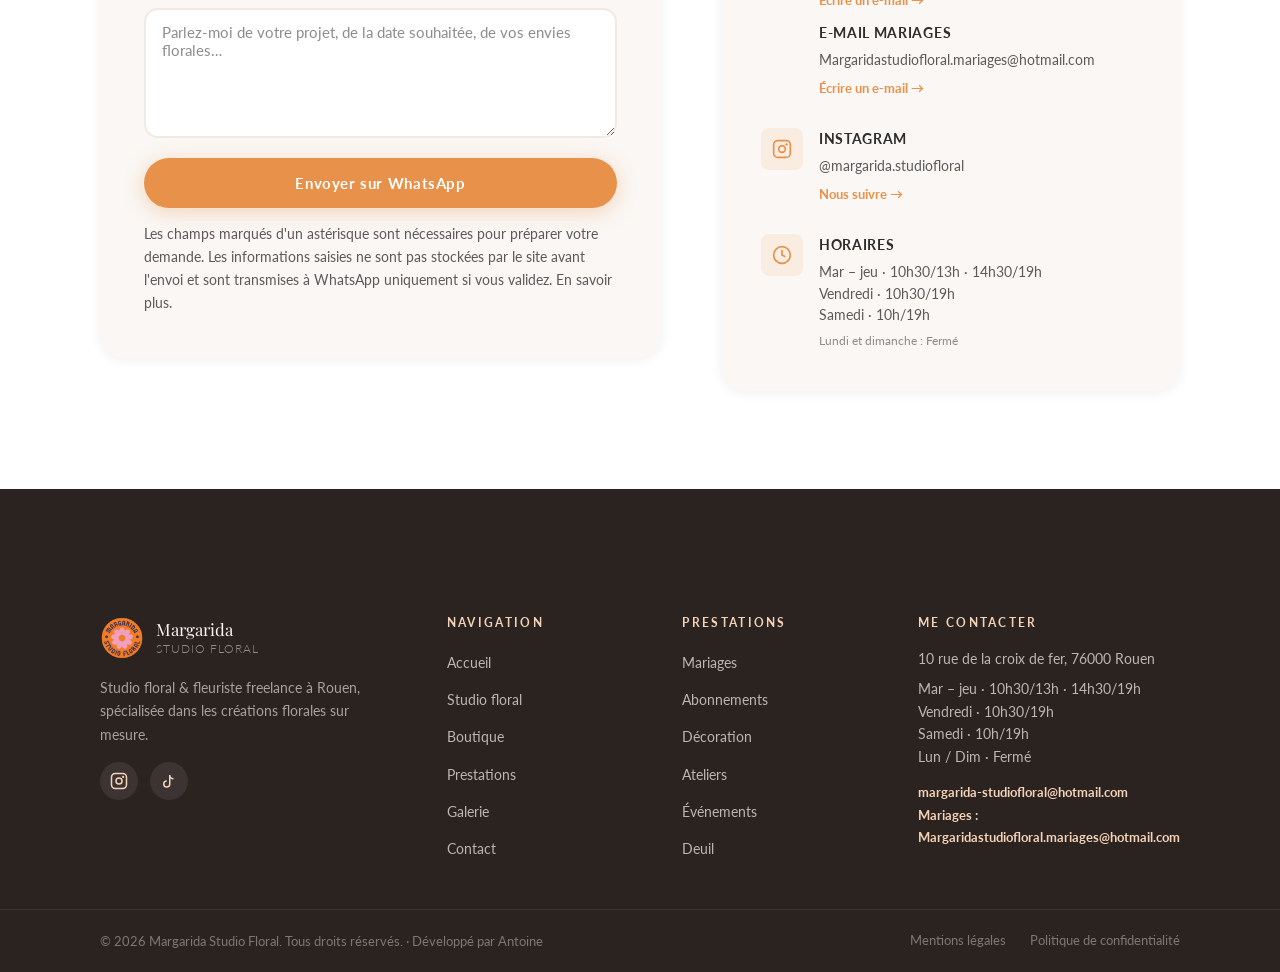
==== commit e259b140: "3000 abonnées insta change" ====
--- a/index.html
+++ b/index.html
@@ -156,7 +156,7 @@
   <link rel="preconnect" href="https://fonts.gstatic.com" crossorigin>
   <link href="https://fonts.googleapis.com/css2?family=Germania+One&family=Playfair+Display:ital,wght@0,400;0,600;0,700;1,400;1,600&family=Lato:wght@300;400;700&display=swap" rel="stylesheet">
 
-  <link rel="stylesheet" href="style.css">
+  <link rel="stylesheet" href="style.css?v=2">
 </head>
 <body>
 
@@ -277,7 +277,7 @@
           <p>Mariages, events pro, set design, devanture florale, votre plus grande folie ? Tout y passe ! J'adore décrypter les nouvelles tendances du moment et je saurais vous conseiller au mieux pour identifier votre mood et l'énergie florale voulue.</p>
           <div class="about-stats">
             <div class="stat fade-in">
-              <span class="stat-number">+2000</span>
+              <span class="stat-number">+3000</span>
               <span class="stat-label">Abonnés Instagram</span>
             </div>
             <div class="stat fade-in" style="--delay: 0.1s">
@@ -761,6 +761,6 @@
     </div>
   </footer>
 
-  <script src="script.js"></script>
+  <script src="script.js?v=2"></script>
 </body>
 </html>
